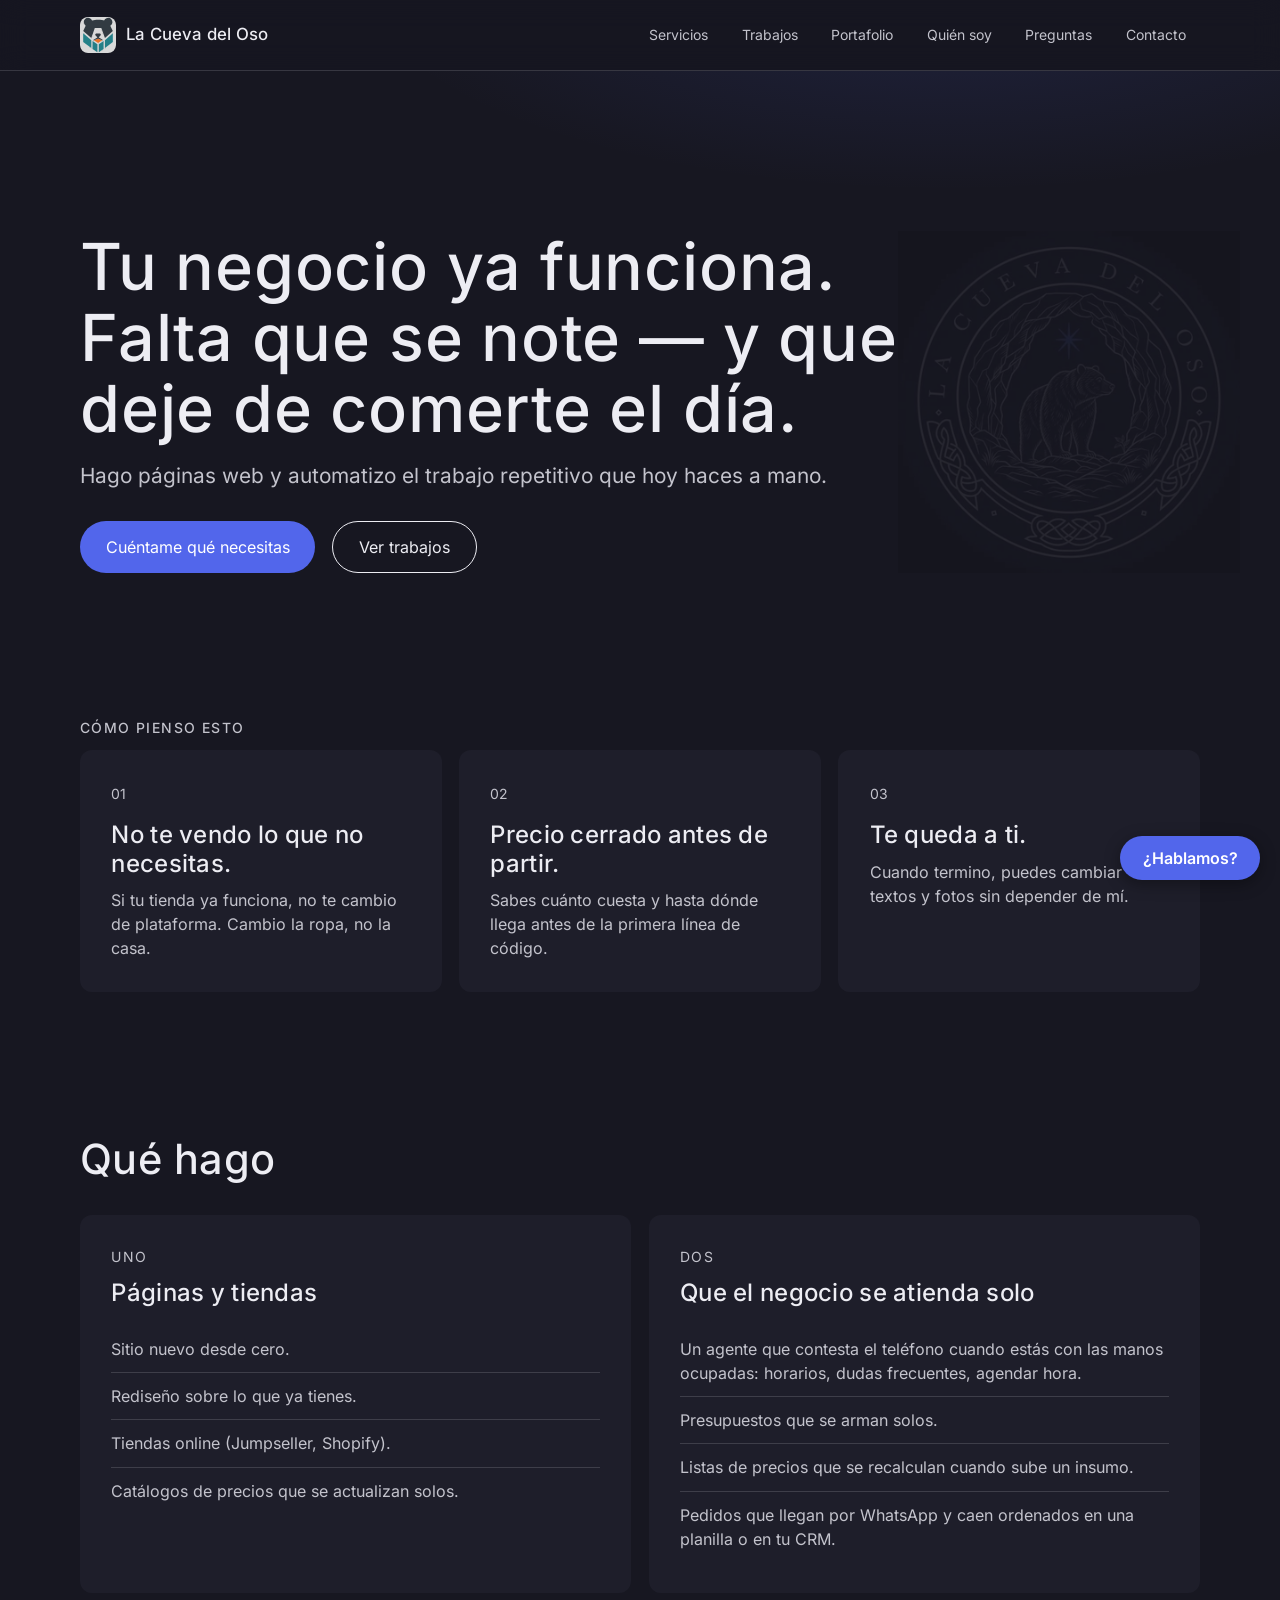
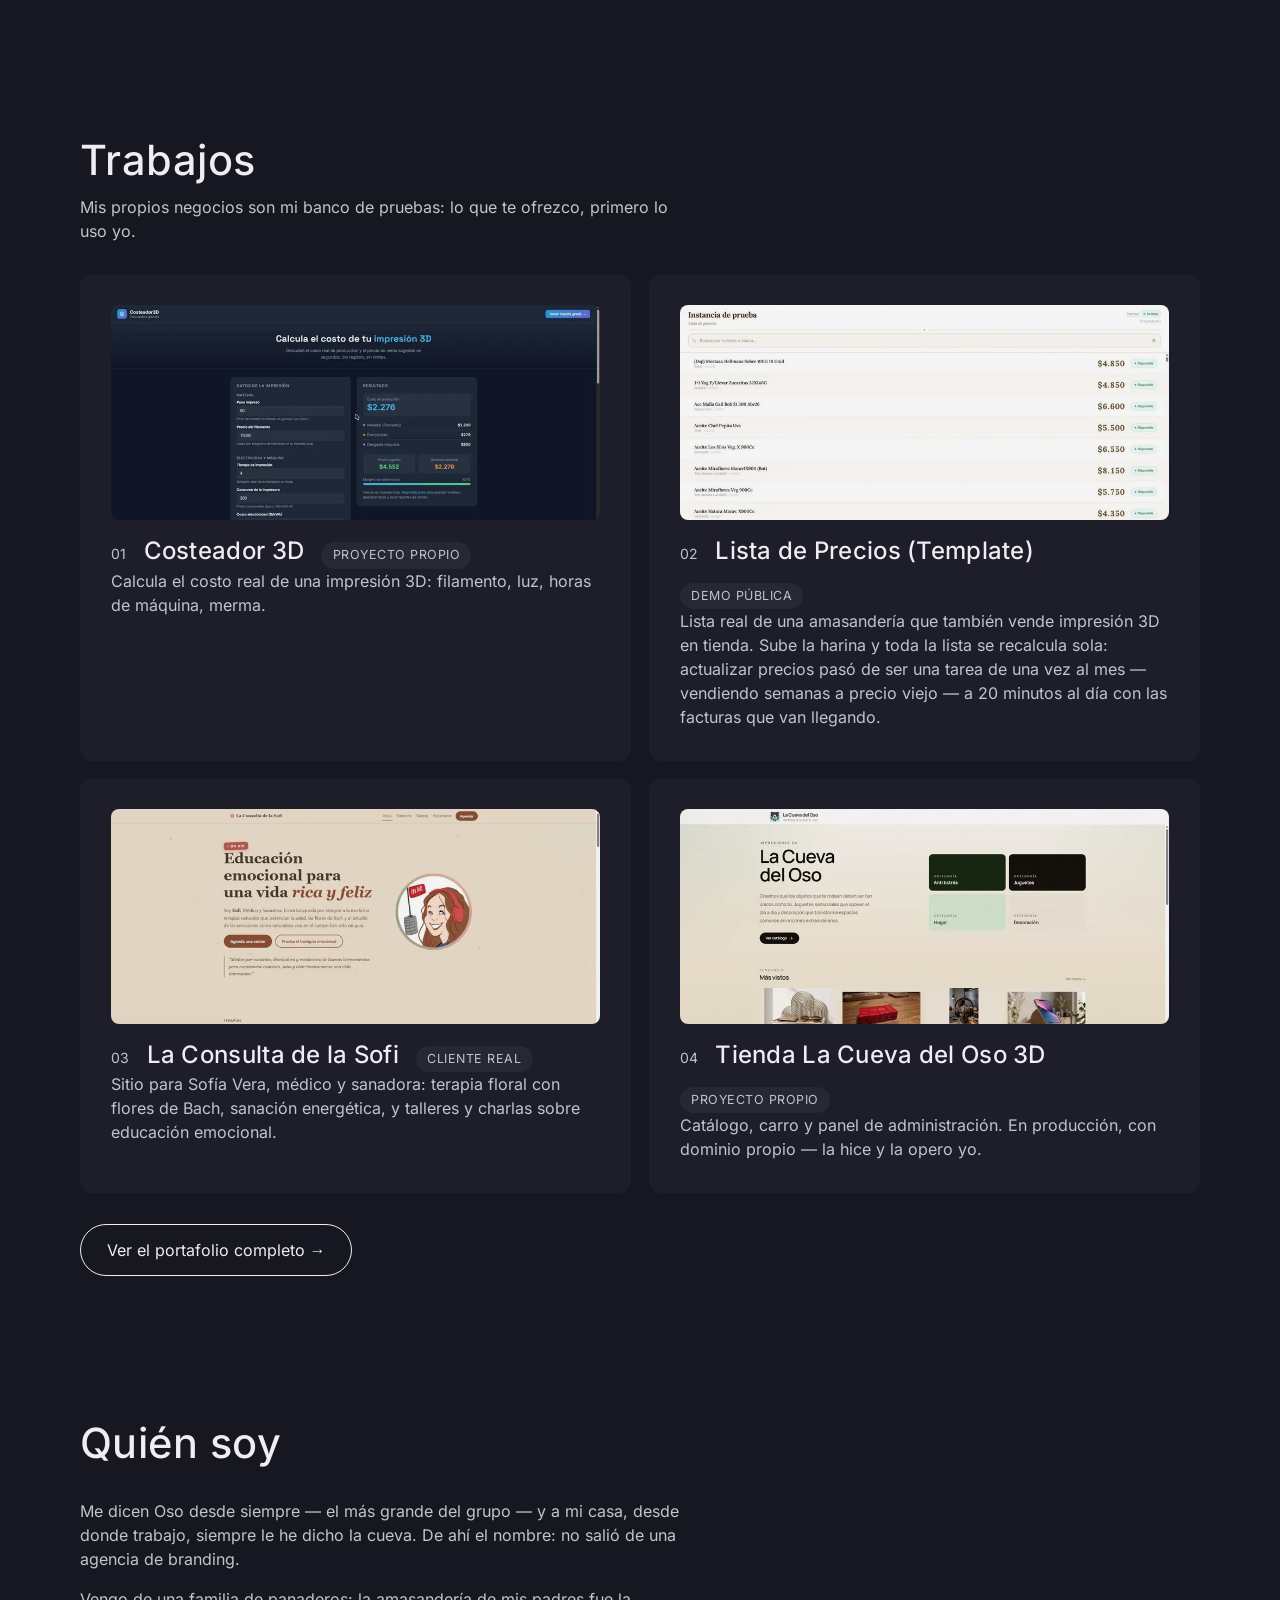
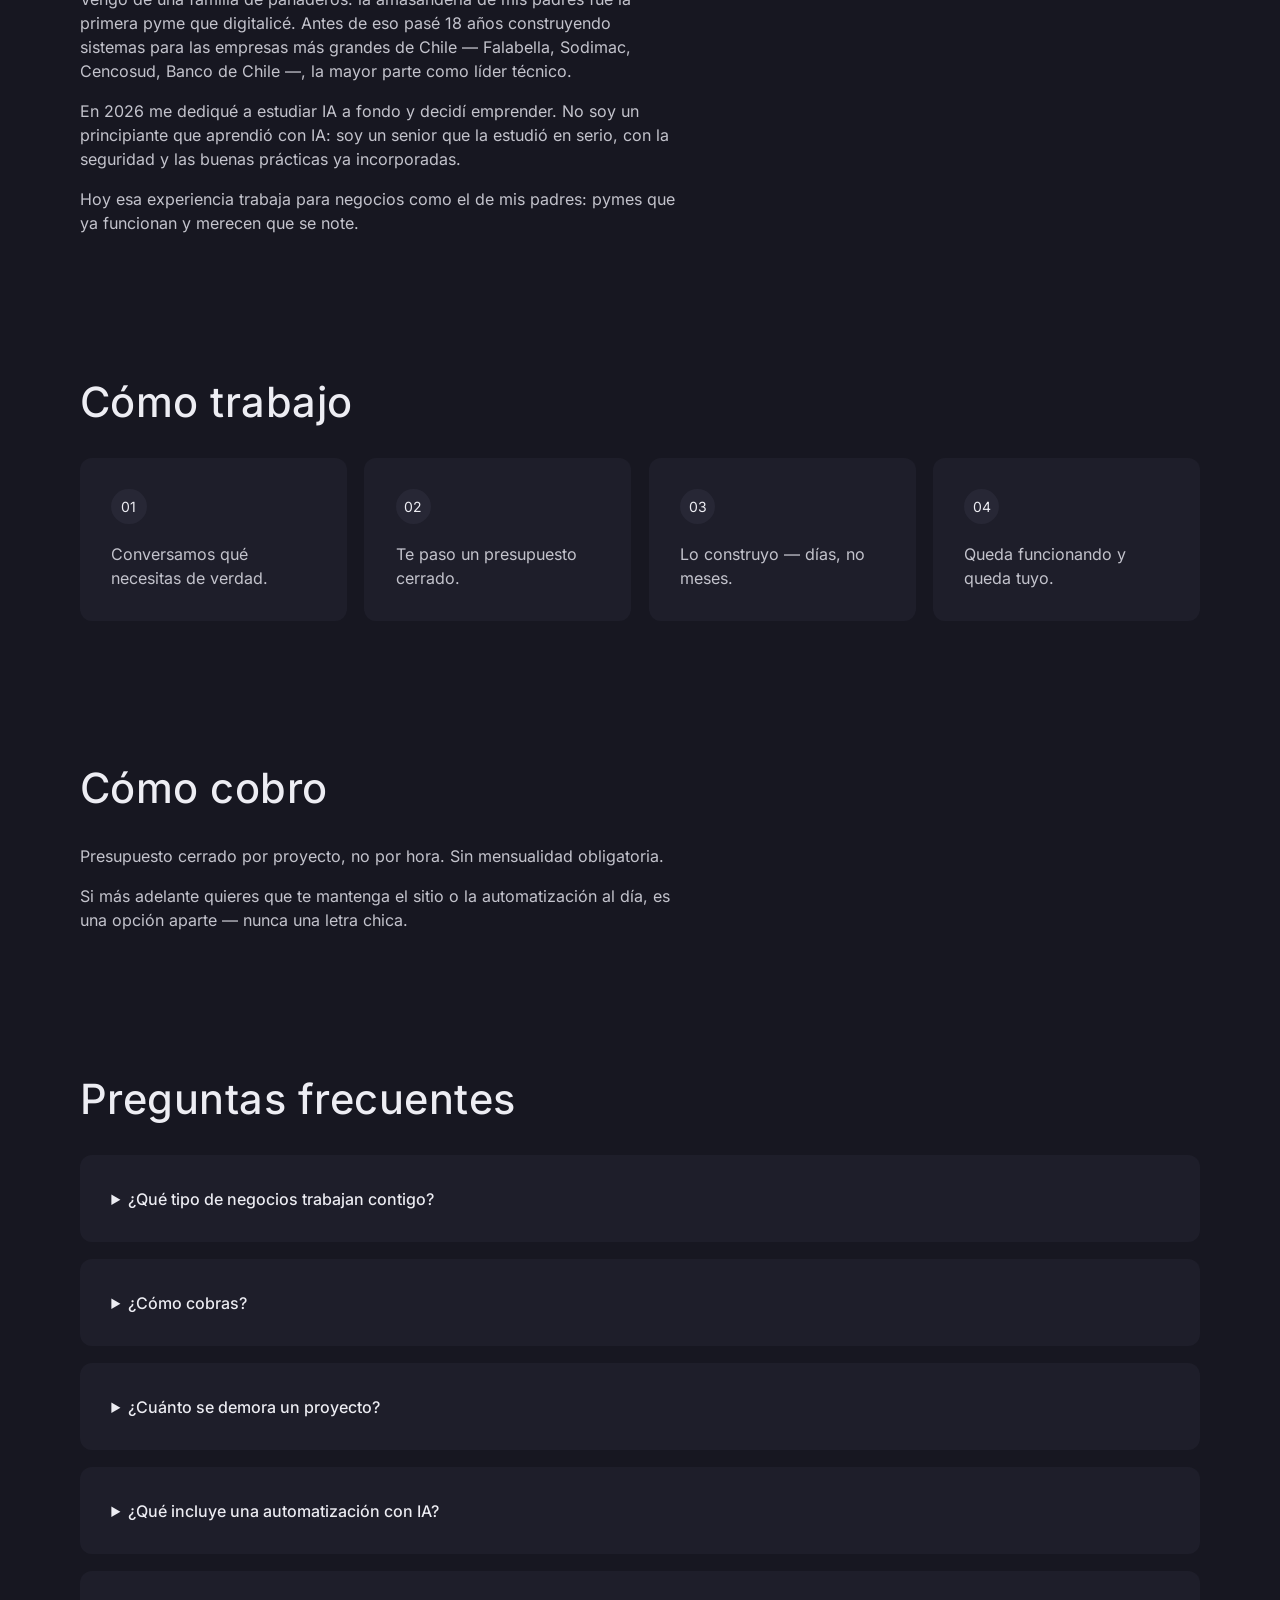
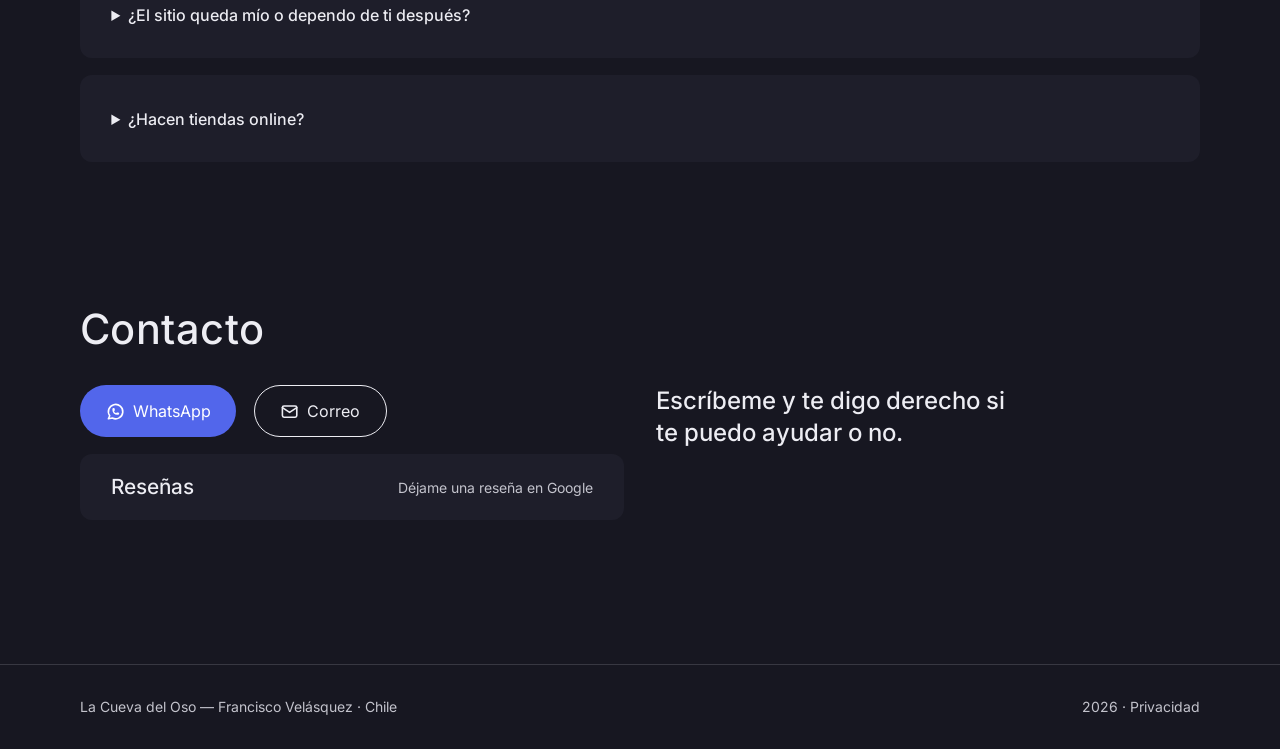
==== index.html @ 879c3b91 "Agrega movimiento sutil al sitio: hover en cards, glow del hero y reveal en cascada Hover lift en .c" ====
<!doctype html>
<html lang="es">
<head>
<meta charset="UTF-8">
<meta name="viewport" content="width=device-width, initial-scale=1">
<title>La Cueva del Oso — Páginas web y automatizaciones</title>
<meta name="description" content="Francisco Velásquez hace páginas web y automatiza el trabajo repetitivo de tu negocio. Precio cerrado antes de partir, sin depender de nadie después.">
<link rel="icon" href="favicon.svg" type="image/svg+xml">
<link rel="canonical" href="https://lacuevadeloso.cl/">
<meta property="og:type" content="website">
<meta property="og:locale" content="es_CL">
<meta property="og:site_name" content="La Cueva del Oso">
<meta property="og:url" content="https://lacuevadeloso.cl/">
<meta property="og:title" content="La Cueva del Oso — Páginas web y automatizaciones">
<meta property="og:description" content="Hago páginas web y automatizo el trabajo repetitivo que hoy haces a mano. Precio cerrado antes de partir.">
<meta property="og:image" content="https://lacuevadeloso.cl/img/og.jpg">
<meta property="og:image:width" content="1200">
<meta property="og:image:height" content="630">
<meta name="twitter:card" content="summary_large_image">
<link rel="stylesheet" href="assets/site.css">
<script type="application/ld+json">
{
  "@context": "https://schema.org",
  "@graph": [
    {
      "@type": "ProfessionalService",
      "@id": "https://lacuevadeloso.cl/#organization",
      "name": "La Cueva del Oso",
      "url": "https://lacuevadeloso.cl/",
      "image": "https://lacuevadeloso.cl/img/og.jpg",
      "logo": "https://lacuevadeloso.cl/brand/logo-avatar-512.webp",
      "description": "Francisco Velásquez hace páginas web y automatiza el trabajo repetitivo de tu negocio. Precio cerrado antes de partir, sin depender de nadie después.",
      "email": "francisco.velasquez@lacuevadeloso.cl",
      "telephone": "+56957141786",
      "areaServed": { "@type": "Country", "name": "Chile" },
      "founder": { "@id": "https://lacuevadeloso.cl/#francisco" },
      "makesOffer": [
        {
          "@type": "Offer",
          "itemOffered": {
            "@type": "Service",
            "name": "Páginas web y tiendas online",
            "description": "Sitios nuevos, rediseños, tiendas online (Jumpseller, Shopify) y catálogos de precios que se actualizan solos."
          }
        },
        {
          "@type": "Offer",
          "itemOffered": {
            "@type": "Service",
            "name": "Automatización de negocio con IA",
            "description": "Agentes que contestan consultas frecuentes y agendan hora, presupuestos automáticos, listas de precios que se recalculan solas, pedidos por WhatsApp ordenados en planilla o CRM."
          }
        }
      ]
    },
    {
      "@type": "Person",
      "@id": "https://lacuevadeloso.cl/#francisco",
      "name": "Francisco Velásquez",
      "email": "francisco.velasquez@lacuevadeloso.cl",
      "worksFor": { "@id": "https://lacuevadeloso.cl/#organization" },
      "description": "Ex líder técnico con 18 años de experiencia en Falabella, Sodimac, Cencosud y Banco de Chile. Hoy construye páginas web y automatizaciones con IA para pymes chilenas."
    },
    {
      "@type": "FAQPage",
      "mainEntity": [
        {
          "@type": "Question",
          "name": "¿Qué tipo de negocios trabajan contigo?",
          "acceptedAnswer": { "@type": "Answer", "text": "Pymes chilenas que ya funcionan y quieren notarse más o dejar de perder tiempo en tareas repetitivas — el mismo tipo de negocio que la amasandería de mi familia, que fue la primera que digitalicé." }
        },
        {
          "@type": "Question",
          "name": "¿Cómo cobras?",
          "acceptedAnswer": { "@type": "Answer", "text": "Presupuesto cerrado por proyecto, no por hora, y sin mensualidad obligatoria. Si más adelante quieres que te mantenga el sitio o la automatización al día, es una opción aparte." }
        },
        {
          "@type": "Question",
          "name": "¿Cuánto se demora un proyecto?",
          "acceptedAnswer": { "@type": "Answer", "text": "Días, no meses. Conversamos qué necesitas, te paso presupuesto cerrado y lo construyo rápido — sin ciclos largos de agencia." }
        },
        {
          "@type": "Question",
          "name": "¿Qué incluye una automatización con IA?",
          "acceptedAnswer": { "@type": "Answer", "text": "Depende del negocio: un agente que contesta consultas frecuentes y agenda hora, presupuestos que se arman solos, listas de precios que se recalculan cuando sube un insumo, o pedidos por WhatsApp que caen ordenados en una planilla o tu CRM." }
        },
        {
          "@type": "Question",
          "name": "¿El sitio queda mío o dependo de ti después?",
          "acceptedAnswer": { "@type": "Answer", "text": "Queda tuyo. El precio se cierra antes de partir y no quedas dependiendo de nadie después — la mantención, si la quieres, es un servicio aparte y opcional." }
        },
        {
          "@type": "Question",
          "name": "¿Hacen tiendas online?",
          "acceptedAnswer": { "@type": "Answer", "text": "Sí, en Jumpseller o Shopify, además de catálogos de precios que se actualizan solos cuando cambian tus costos." }
        }
      ]
    }
  ]
}
</script>
</head>
<body>
<a class="skip-link" href="#contenido">Saltar al contenido</a>

<header class="site">
  <div class="wrap site-bar">
    <a class="brand" href="/" aria-label="La Cueva del Oso, inicio">
      <img class="brand-mark" src="img/logo-oso.svg" alt="" width="36" height="36" decoding="async">
      <span class="brand-name">La Cueva del Oso</span>
    </a>
    <nav class="site-nav" aria-label="Principal">
      <ul>
        <li><a href="#servicios">Servicios</a></li>
        <li><a href="#trabajos">Trabajos</a></li>
        <li><a href="portafolio.html">Portafolio</a></li>
        <li><a href="#quien-soy">Quién soy</a></li>
        <li><a href="#faq">Preguntas</a></li>
        <li><a href="#contacto">Contacto</a></li>
      </ul>
    </nav>
  </div>
</header>

<main id="contenido">

  <section class="hero">
    <div class="wrap">
      <img class="hero-sello" src="brand/logo-avatar-512.webp" width="384" height="384" alt="" aria-hidden="true" loading="eager" decoding="async">
      <h1>Tu negocio ya funciona. Falta que se note — y que deje de comerte el día.</h1>
      <p class="lede">Hago páginas web y automatizo el trabajo repetitivo que hoy haces a mano.</p>
      <div class="btn-row">
        <a class="btn btn-primary" href="#contacto">Cuéntame qué necesitas</a>
        <a class="btn btn-ghost" href="#trabajos">Ver trabajos</a>
      </div>
    </div>
  </section>

  <section class="section reveal">
    <div class="wrap">
      <h2 class="eyebrow">Cómo pienso esto</h2>
      <div class="principios">
        <div class="principio card">
          <span class="principio-n" aria-hidden="true">01</span>
          <h3>No te vendo lo que no necesitas.</h3>
          <p>Si tu tienda ya funciona, no te cambio de plataforma. Cambio la ropa, no la casa.</p>
        </div>
        <div class="principio card">
          <span class="principio-n" aria-hidden="true">02</span>
          <h3>Precio cerrado antes de partir.</h3>
          <p>Sabes cuánto cuesta y hasta dónde llega antes de la primera línea de código.</p>
        </div>
        <div class="principio card">
          <span class="principio-n" aria-hidden="true">03</span>
          <h3>Te queda a ti.</h3>
          <p>Cuando termino, puedes cambiar textos y fotos sin depender de mí.</p>
        </div>
      </div>
    </div>
  </section>

  <section id="servicios" class="section reveal">
    <div class="wrap">
      <div class="section-head">
        <h2>Qué hago</h2>
      </div>
      <div class="servicios">
        <div class="servicio-bloque card">
          <span class="eyebrow">Uno</span>
          <h3>Páginas y tiendas</h3>
          <ul>
            <li>Sitio nuevo desde cero.</li>
            <li>Rediseño sobre lo que ya tienes.</li>
            <li>Tiendas online (Jumpseller, Shopify).</li>
            <li>Catálogos de precios que se actualizan solos.</li>
          </ul>
        </div>
        <div class="servicio-bloque card">
          <span class="eyebrow">Dos</span>
          <h3>Que el negocio se atienda solo</h3>
          <ul>
            <li>Un agente que contesta el teléfono cuando estás con las manos ocupadas: horarios, dudas frecuentes, agendar hora.</li>
            <li>Presupuestos que se arman solos.</li>
            <li>Listas de precios que se recalculan cuando sube un insumo.</li>
            <li>Pedidos que llegan por WhatsApp y caen ordenados en una planilla o en tu CRM.</li>
          </ul>
        </div>
      </div>
    </div>
  </section>

  <section id="trabajos" class="section reveal">
    <div class="wrap">
      <div class="section-head">
        <h2>Trabajos</h2>
        <p class="section-sub">Mis propios negocios son mi banco de pruebas: lo que te ofrezco, primero lo uso yo.</p>
      </div>
      <ol class="work-list">
        <li class="work-item card">
          <a class="work-card-link" href="portafolio.html#costeador-3d" aria-label="Ver proyecto: Costeador 3D">
            <img class="work-shot" src="img/costeador3d.webp" width="900" height="401" loading="lazy" decoding="async"
                 alt="">
            <div class="work-info">
              <div class="work-head">
                <span class="work-num">01</span>
                <h3>Costeador 3D</h3>
                <span class="work-tag">Proyecto propio</span>
              </div>
              <p>Calcula el costo real de una impresión 3D: filamento, luz, horas de máquina, merma.</p>
            </div>
          </a>
        </li>
        <li class="work-item card">
          <a class="work-card-link" href="proyectos/lista-de-precios.html" aria-label="Ver proyecto: Lista de Precios (Template)">
            <img class="work-shot" src="img/proyectos/lista-de-precios/kiosco-lista-completa.webp" width="900" height="401" loading="lazy" decoding="async"
                 alt="">
            <div class="work-info">
              <div class="work-head">
                <span class="work-num">02</span>
                <h3>Lista de Precios (Template)</h3>
                <span class="work-tag">Demo pública</span>
              </div>
              <p>Lista real de una amasandería que también vende impresión 3D en tienda. Sube la harina y toda la lista se recalcula sola: actualizar precios pasó de ser una tarea de una vez al mes — vendiendo semanas a precio viejo — a 20 minutos al día con las facturas que van llegando.</p>
            </div>
          </a>
        </li>
        <li class="work-item card">
          <a class="work-card-link" href="proyectos/la-consulta-de-la-sofi.html" aria-label="Ver proyecto: La Consulta de la Sofi">
            <img class="work-shot" src="img/proyectos/la-consulta-de-la-sofi/hero.webp" width="900" height="401" loading="lazy" decoding="async"
                 alt="">
            <div class="work-info">
              <div class="work-head">
                <span class="work-num">03</span>
                <h3>La Consulta de la Sofi</h3>
                <span class="work-tag">Cliente real</span>
              </div>
              <p>Sitio para Sofía Vera, médico y sanadora: terapia floral con flores de Bach, sanación energética, y talleres y charlas sobre educación emocional.</p>
            </div>
          </a>
        </li>
        <li class="work-item card">
          <a class="work-card-link" href="proyectos/tienda-3d.html" aria-label="Ver proyecto: Tienda La Cueva del Oso 3D">
            <img class="work-shot" src="img/tienda3d.webp" width="900" height="427" loading="lazy" decoding="async"
                 alt="">
            <div class="work-info">
              <div class="work-head">
                <span class="work-num">04</span>
                <h3>Tienda La Cueva del Oso 3D</h3>
                <span class="work-tag">Proyecto propio</span>
              </div>
              <p>Catálogo, carro y panel de administración. En producción, con dominio propio — la hice y la opero yo.</p>
            </div>
          </a>
        </li>
      </ol>
      <div class="trabajos-cta">
        <a class="btn btn-ghost" href="portafolio.html">Ver el portafolio completo →</a>
      </div>
    </div>
  </section>

  <section id="quien-soy" class="section reveal">
    <div class="wrap">
      <div class="section-head">
        <h2>Quién soy</h2>
      </div>
      <div class="quien">
        <p>Me dicen Oso desde siempre — el más grande del grupo — y a mi casa, desde donde trabajo, siempre le he dicho la cueva. De ahí el nombre: no salió de una agencia de branding.</p>
        <p>Vengo de una familia de panaderos: la amasandería de mis padres fue la primera pyme que digitalicé. Antes de eso pasé 18 años construyendo sistemas para las empresas más grandes de Chile — Falabella, Sodimac, Cencosud, Banco de Chile —, la mayor parte como líder técnico.</p>
        <p>En 2026 me dediqué a estudiar IA a fondo y decidí emprender. No soy un principiante que aprendió con IA: soy un senior que la estudió en serio, con la seguridad y las buenas prácticas ya incorporadas.</p>
        <p>Hoy esa experiencia trabaja para negocios como el de mis padres: pymes que ya funcionan y merecen que se note.</p>
      </div>
    </div>
  </section>

  <section class="section reveal">
    <div class="wrap">
      <div class="section-head">
        <h2>Cómo trabajo</h2>
      </div>
      <div class="pasos">
        <div class="paso card">
          <span class="paso-n" aria-hidden="true">01</span>
          <p>Conversamos qué necesitas de verdad.</p>
        </div>
        <div class="paso card">
          <span class="paso-n" aria-hidden="true">02</span>
          <p>Te paso un presupuesto cerrado.</p>
        </div>
        <div class="paso card">
          <span class="paso-n" aria-hidden="true">03</span>
          <p>Lo construyo — días, no meses.</p>
        </div>
        <div class="paso card">
          <span class="paso-n" aria-hidden="true">04</span>
          <p>Queda funcionando y queda tuyo.</p>
        </div>
      </div>
    </div>
  </section>

  <section class="section reveal">
    <div class="wrap">
      <div class="section-head">
        <h2>Cómo cobro</h2>
      </div>
      <div class="cobro">
        <p>Presupuesto cerrado por proyecto, no por hora. Sin mensualidad obligatoria.</p>
        <p>Si más adelante quieres que te mantenga el sitio o la automatización al día, es una opción aparte — nunca una letra chica.</p>
      </div>
    </div>
  </section>

  <section id="faq" class="section reveal">
    <div class="wrap">
      <div class="section-head">
        <h2>Preguntas frecuentes</h2>
      </div>
      <div class="faq">
        <details class="faq-item card">
          <summary>¿Qué tipo de negocios trabajan contigo?</summary>
          <p>Pymes chilenas que ya funcionan y quieren notarse más o dejar de perder tiempo en tareas repetitivas — el mismo tipo de negocio que la amasandería de mi familia, que fue la primera que digitalicé.</p>
        </details>
        <details class="faq-item card">
          <summary>¿Cómo cobras?</summary>
          <p>Presupuesto cerrado por proyecto, no por hora, y sin mensualidad obligatoria. Si más adelante quieres que te mantenga el sitio o la automatización al día, es una opción aparte.</p>
        </details>
        <details class="faq-item card">
          <summary>¿Cuánto se demora un proyecto?</summary>
          <p>Días, no meses. Conversamos qué necesitas, te paso presupuesto cerrado y lo construyo rápido — sin ciclos largos de agencia.</p>
        </details>
        <details class="faq-item card">
          <summary>¿Qué incluye una automatización con IA?</summary>
          <p>Depende del negocio: un agente que contesta consultas frecuentes y agenda hora, presupuestos que se arman solos, listas de precios que se recalculan cuando sube un insumo, o pedidos por WhatsApp que caen ordenados en una planilla o tu CRM.</p>
        </details>
        <details class="faq-item card">
          <summary>¿El sitio queda mío o dependo de ti después?</summary>
          <p>Queda tuyo. El precio se cierra antes de partir y no quedas dependiendo de nadie después — la mantención, si la quieres, es un servicio aparte y opcional.</p>
        </details>
        <details class="faq-item card">
          <summary>¿Hacen tiendas online?</summary>
          <p>Sí, en Jumpseller o Shopify, además de catálogos de precios que se actualizan solos cuando cambian tus costos.</p>
        </details>
      </div>
    </div>
  </section>

  <section id="contacto" class="section reveal">
    <div class="wrap">
      <div class="section-head">
        <h2>Contacto</h2>
      </div>
      <div class="contacto-grid">
        <div class="contacto-links">
          <div class="btn-row">
            <a class="btn btn-primary" href="https://wa.me/56957141786?text=Hola%20Francisco%2C%20te%20escribo%20desde%20lacuevadeloso.cl" aria-label="Escribir por WhatsApp a Francisco Velásquez">
              <svg xmlns="http://www.w3.org/2000/svg" viewBox="0 0 24 24" fill="none" stroke="currentColor" stroke-width="2" stroke-linecap="round" stroke-linejoin="round" aria-hidden="true"><path stroke="none" d="M0 0h24v24H0z" fill="none"/><path d="M3 21l1.65 -3.8a9 9 0 1 1 3.4 2.9l-5.05 .9" /><path d="M9 10a.5 .5 0 0 0 1 0v-1a.5 .5 0 0 0 -1 0v1a5 5 0 0 0 5 5h1a.5 .5 0 0 0 0 -1h-1a.5 .5 0 0 0 0 1" /></svg>
              WhatsApp
            </a>
            <a class="btn btn-ghost" href="mailto:francisco.velasquez@lacuevadeloso.cl" aria-label="Enviar correo a Francisco Velásquez">
              <svg xmlns="http://www.w3.org/2000/svg" viewBox="0 0 24 24" fill="none" stroke="currentColor" stroke-width="2" stroke-linecap="round" stroke-linejoin="round" aria-hidden="true"><path d="M3 7a2 2 0 0 1 2 -2h14a2 2 0 0 1 2 2v10a2 2 0 0 1 -2 2h-14a2 2 0 0 1 -2 -2v-10" /><path d="M3 7l9 6l9 -6" /></svg>
              Correo
            </a>
          </div>
          <a class="contacto-link" href="https://g.page/r/CRR6W3bzLoSgEAI/review" target="_blank" rel="noopener" aria-label="Dejar una reseña en Google">
            <strong>Reseñas</strong>
            <span class="detalle">Déjame una reseña en Google</span>
          </a>
        </div>
        <p class="cierre">Escríbeme y te digo derecho si te puedo ayudar o no.</p>
      </div>
    </div>
  </section>

</main>

<footer class="site">
  <div class="wrap">
    <span>La Cueva del Oso — Francisco Velásquez · Chile</span>
    <span>2026 · <a href="privacidad.html">Privacidad</a></span>
  </div>
</footer>

<script>
  (function(){
    "use strict";
    if (window.matchMedia && window.matchMedia('(prefers-reduced-motion: reduce)').matches) return;
    if (!('IntersectionObserver' in window)) return;

    var grupos = document.querySelectorAll('.principios, .servicios, .work-list, .pasos');
    grupos.forEach(function(g){
      Array.prototype.forEach.call(g.children, function(child, i){
        child.classList.add('reveal');
        child.style.transitionDelay = (i * 80) + 'ms';
      });
    });

    var items = document.querySelectorAll('.reveal');
    items.forEach(function(el){ el.classList.add('is-hidden'); });

    var io = new IntersectionObserver(function(entries){
      entries.forEach(function(entry){
        if (entry.isIntersecting){
          entry.target.classList.remove('is-hidden');
          io.unobserve(entry.target);
        }
      });
    }, { threshold: 0.15, rootMargin: '0px 0px -8% 0px' });

    items.forEach(function(el){ io.observe(el); });
  })();
</script>
<script src="/bot/bot.js" defer></script>
</body>
</html>
---- assets/site.css ----
/* ---------- Fuente (self-hosted, solo latin + latin-ext) ---------- */
@font-face{
  font-family: 'Inter';
  font-style: normal;
  font-weight: 100 900;
  font-display: swap;
  src: url('../fonts/inter-latin.woff2') format('woff2');
  unicode-range: U+0000-00FF, U+0131, U+0152-0153, U+02BB-02BC, U+02C6, U+02DA, U+02DC, U+0304, U+0308, U+0329, U+2000-206F, U+20AC, U+2122, U+2191, U+2193, U+2212, U+2215, U+FEFF, U+FFFD;
}
@font-face{
  font-family: 'Inter';
  font-style: normal;
  font-weight: 100 900;
  font-display: swap;
  src: url('../fonts/inter-latin-ext.woff2') format('woff2');
  unicode-range: U+0100-02BA, U+02BD-02C5, U+02C7-02CC, U+02CE-02D7, U+02DD-02FF, U+0304, U+0308, U+0329, U+1D00-1DBF, U+1E00-1E9F, U+1EF2-1EFF, U+2020, U+20A0-20AB, U+20AD-20C0, U+2113, U+2C60-2C7F, U+A720-A7FF;
}

/* ---------- Tokens (Mercury) ---------- */
:root{
  --canvas: #171721;        /* onyx */
  --card: #1e1e2a;          /* graphite */
  --button-2: #272735;      /* obsidian */
  --border-strong: #70707d; /* slate */
  --border-hair: rgba(226,227,237,.16); /* mist, atenuado sobre onyx */
  --text: #ededf3;          /* ivory */
  --text-muted: #c3c3cc;    /* ash */
  --accent: #5266eb;        /* cobalt — SOLO CTA primario */
  --white: #ffffff;

  --r-card: 12px;
  --r-pill: 32px;

  --font: 'Inter', -apple-system, BlinkMacSystemFont, 'Segoe UI', Roboto, sans-serif;
  --ease: cubic-bezier(.16,1,.3,1);

  --w-heading: 480;

  --sp-section: clamp(3rem, 2rem + 4vw, 4.5rem);  /* ~72px */
  --sp-3: clamp(1.25rem, 1rem + 1.2vw, 2rem);     /* ~32px */
  --sp-2: clamp(.75rem, .6rem + .6vw, 1.25rem);   /* ~20px */
  --sp-1: .75rem;

  --fs-display: clamp(2.5rem, 1.8rem + 3.4vw, 4.05rem);  /* ~65px */
  --fs-h2: clamp(1.75rem, 1.4rem + 1.5vw, 2.6rem);       /* ~42px */
  --fs-h3: clamp(1.2rem, 1.1rem + .5vw, 1.5rem);         /* ~24px */
  --fs-sub: clamp(1.15rem, 1.05rem + .4vw, 1.3rem);      /* ~21px */
  --fs-body: 1rem;
  --fs-small: .875rem;
  --measure: 60ch;
}

/* ---------- Reset ---------- */
*,*::before,*::after{ box-sizing: border-box; }
html{ -webkit-text-size-adjust: 100%; scroll-behavior: smooth; }
body{
  margin: 0;
  background: var(--canvas);
  color: var(--text);
  font-family: var(--font);
  font-size: var(--fs-body);
  font-weight: 400;
  line-height: 1.5;
  -webkit-font-smoothing: antialiased;
}
img,svg{ display:block; max-width:100%; }
a{ color: inherit; }
ul,ol{ padding: 0; margin: 0; list-style: none; }
h1,h2,h3,p{ margin: 0; }
h1,h2,h3{ font-weight: var(--w-heading); letter-spacing: .012em; }
.skip-link{
  position: absolute; left: -999px; top: 0;
  background: var(--text); color: var(--canvas);
  padding: .75em 1.2em; z-index: 1000; border-radius: var(--r-pill);
}
.skip-link:focus{ left: var(--sp-2); top: var(--sp-2); }
:focus-visible{ outline: 2px solid var(--text); outline-offset: 3px; border-radius: 4px; }

/* ---------- Layout ---------- */
.wrap{
  max-width: 75rem; /* 1200px */
  margin-inline: auto;
  padding-inline: clamp(1.25rem, 1rem + 2vw, 2.5rem);
}
.section{ padding-block: var(--sp-section); }
.eyebrow{
  display: block;
  font-size: var(--fs-small);
  letter-spacing: .1em;
  text-transform: uppercase;
  color: var(--text-muted);
  margin-bottom: var(--sp-1);
}
.sr-only{
  position: absolute; width: 1px; height: 1px;
  padding: 0; margin: -1px; overflow: hidden;
  clip: rect(0,0,0,0); white-space: nowrap; border: 0;
}
.section-head h2{ font-size: var(--fs-h2); line-height: 1.15; }
.section-head{ margin-bottom: var(--sp-3); }
.section-sub{ color: var(--text-muted); margin-top: .6em; max-width: var(--measure); }

/* ---------- Header ---------- */
header.site{
  position: sticky; top: 0; z-index: 20;
  background: rgba(23,23,33,.78);
  backdrop-filter: blur(14px);
  -webkit-backdrop-filter: blur(14px);
  border-bottom: 1px solid var(--border-hair);
}
.site-bar{
  display: flex; align-items: center; justify-content: space-between;
  gap: var(--sp-2); padding-block: .8rem;
}
.brand{
  display: flex; align-items: center; gap: .6em;
  text-decoration: none; min-height: 44px;
}
.brand-mark{ width: 36px; height: 36px; flex: none; border-radius: 8px; }
.brand-name{ font-weight: var(--w-heading); font-size: 1.05rem; }
nav.site-nav ul{ display: flex; gap: .35rem; }
nav.site-nav a{
  text-decoration: none;
  font-size: var(--fs-small);
  color: var(--text-muted);
  padding: .55em 1em;
  border-radius: 40px;
  min-height: 40px;
  display: inline-flex; align-items: center;
  transition: background-color .2s var(--ease), color .2s var(--ease);
}
nav.site-nav a:hover{ background: var(--button-2); color: var(--text); }
@media (max-width: 560px){
  .site-bar{ flex-wrap: wrap; row-gap: .25rem; }
}

/* ---------- Botones (píldora) ---------- */
.btn{
  display: inline-flex; align-items: center; justify-content: center;
  gap: .5em;
  min-height: 48px;
  padding: .8em 1.6em;
  font-size: var(--fs-body);
  font-weight: 400;
  text-decoration: none;
  border-radius: var(--r-pill);
  transition: opacity .2s var(--ease), background-color .2s var(--ease), transform .2s var(--ease);
}
.btn svg{ width: 1.2em; height: 1.2em; flex-shrink: 0; }
.btn-primary{ background: var(--accent); color: var(--white); }
.btn-primary:hover{ opacity: .9; transform: translateY(-1px); }
.btn:active{ transform: scale(.98); }
.btn-ghost{
  background: transparent;
  color: var(--text);
  border: 1px solid var(--text);
}
.btn-ghost:hover{ background: var(--button-2); }
.btn-row{ display: flex; flex-wrap: wrap; gap: var(--sp-2); }

/* ---------- Hero ---------- */
.hero{
  position: relative;
  padding-block: clamp(5rem, 4rem + 8vw, 10rem) var(--sp-section);
  overflow: hidden;
}
.hero::before{
  /* atmósfera "blue hour" sin foto: glow frío sobre el ónix */
  content: "";
  position: absolute; inset: -30% -10% auto -10%; height: 120%;
  background:
    radial-gradient(60% 50% at 70% 10%, rgba(82,102,235,.16), transparent 65%),
    radial-gradient(45% 40% at 20% 0%, rgba(237,237,243,.05), transparent 60%);
  pointer-events: none;
}
@keyframes hero-glow-pulse{
  0%,100%{ opacity: 1; transform: translateY(0) scale(1); }
  50%{ opacity: .85; transform: translateY(2%) scale(1.03); }
}
.hero::before{ animation: hero-glow-pulse 14s var(--ease) infinite; }
.hero-sello{
  position: absolute;
  top: 0;
  right: 0;
  height: 100%;
  width: auto;
  opacity: .08;
  pointer-events: none;
  user-select: none;
}
@media (max-width: 720px){
  .hero-sello{ height: auto; width: min(240px, 62vw); right: 8px; opacity: .06; }
}
.hero .wrap{ position: relative; }
.hero h1{
  font-size: var(--fs-display);
  line-height: 1.1;
  max-width: 20ch;
}
.hero .lede{
  margin-top: var(--sp-2);
  font-size: var(--fs-sub);
  line-height: 1.35;
  color: var(--text-muted);
  max-width: var(--measure);
}
.hero .btn-row{ margin-top: var(--sp-3); }

/* ---------- Cards ---------- */
.card{
  background: var(--card);
  border-radius: var(--r-card);
  padding: var(--sp-3);
  transition: transform .25s var(--ease), box-shadow .25s var(--ease);
}
.card:hover{
  transform: translateY(-3px);
  box-shadow: 0 16px 28px -18px rgba(0,0,0,.45);
}

/* ---------- Principios ---------- */
.principios{
  display: grid; grid-template-columns: 1fr; gap: var(--sp-2);
}
.principio h3{ font-size: var(--fs-h3); margin-bottom: .4em; line-height: 1.2; }
.principio p{ color: var(--text-muted); }
.principio-n{
  display: inline-block;
  font-size: var(--fs-small);
  color: var(--text-muted);
  margin-bottom: var(--sp-2);
}
@media (min-width: 780px){
  .principios{ grid-template-columns: repeat(3, 1fr); }
}

/* ---------- Servicios ---------- */
.servicios{ display: grid; grid-template-columns: 1fr; gap: var(--sp-2); }
.servicio-bloque h3{ font-size: var(--fs-h3); margin-bottom: var(--sp-2); line-height: 1.2; }
.servicio-bloque ul{ display: flex; flex-direction: column; }
.servicio-bloque li{
  padding-block: .7rem;
  border-top: 1px solid var(--border-hair);
  color: var(--text-muted);
}
.servicio-bloque li:first-child{ border-top: none; }
@media (min-width: 860px){
  .servicios{ grid-template-columns: 1fr 1fr; }
}

/* ---------- Trabajos ---------- */
.work-list{ display: grid; grid-template-columns: 1fr; gap: var(--sp-2); }
.work-item{ display: flex; flex-direction: column; gap: var(--sp-2); overflow: hidden; scroll-margin-top: 5.5rem; }
.work-shot, .work-pattern{ transition: transform .3s var(--ease); }
.work-item:hover .work-shot, .work-item:hover .work-pattern{ transform: scale(1.03); }
.work-shot-link{ display: block; }
.work-card-link{
  display: flex; flex-direction: column; gap: var(--sp-2);
  text-decoration: none; color: inherit;
}
.work-shot{
  width: 100%;
  height: clamp(9rem, 7rem + 8vw, 14rem);
  object-fit: cover; object-position: top center;
  border-radius: 8px;
  filter: saturate(.85) brightness(.96);
}
.work-pattern{
  height: clamp(9rem, 7rem + 8vw, 14rem);
  border-radius: 8px;
  background-color: var(--button-2);
  background-image: repeating-linear-gradient(-45deg, rgba(237,237,243,.07) 0 2px, transparent 2px 12px);
}
.work-head{ display: flex; align-items: baseline; gap: var(--sp-2); flex-wrap: wrap; }
.work-num{ font-size: var(--fs-small); color: var(--text-muted); }
.work-item h3{ font-size: var(--fs-h3); line-height: 1.2; }
.work-tag{
  font-size: .78rem;
  letter-spacing: .04em;
  text-transform: uppercase;
  color: var(--text-muted);
  background: var(--button-2);
  border-radius: 40px;
  padding: .3em .9em;
}
.work-item p{ color: var(--text-muted); }
@media (min-width: 860px){
  .work-list{ grid-template-columns: 1fr 1fr; }
}
.trabajos-cta{ margin-top: var(--sp-3); }

/* ---------- Cómo trabajo ---------- */
.pasos{ display: grid; grid-template-columns: 1fr; gap: var(--sp-2); }
.paso-n{
  display: inline-flex; align-items: center; justify-content: center;
  width: 2.2rem; height: 2.2rem;
  border-radius: 50%;
  background: var(--button-2);
  color: var(--text);
  font-size: var(--fs-small);
  margin-bottom: var(--sp-2);
}
.paso p{ color: var(--text-muted); }
@media (min-width: 780px){
  .pasos{ grid-template-columns: repeat(4, 1fr); }
}

/* ---------- Cómo cobro ---------- */
.cobro, .quien{ max-width: var(--measure); }
.cobro p, .quien p{ color: var(--text-muted); }
.cobro p + p, .quien p + p{ margin-top: 1em; }

/* ---------- Contacto ---------- */
.contacto-grid{
  display: grid; grid-template-columns: 1fr; gap: var(--sp-3); align-items: start;
}
.contacto-links{ display: flex; flex-direction: column; gap: var(--sp-2); }
.contacto-link{
  display: flex; align-items: center; justify-content: space-between;
  gap: var(--sp-2);
  text-decoration: none;
  background: var(--card);
  border-radius: var(--r-card);
  padding: var(--sp-2) var(--sp-3);
  min-height: 56px;
  transition: background-color .2s var(--ease);
}
.contacto-link:hover{ background: var(--button-2); }
.contacto-link strong{ font-weight: var(--w-heading); font-size: var(--fs-sub); }
.contacto-link .detalle{ color: var(--text-muted); font-size: var(--fs-small); }
.cierre{
  font-size: var(--fs-h3);
  font-weight: var(--w-heading);
  line-height: 1.3;
  max-width: 24ch;
}
@media (min-width: 780px){
  .contacto-grid{ grid-template-columns: 1fr 1fr; }
}

/* ---------- Footer ---------- */
footer.site{
  border-top: 1px solid var(--border-hair);
  padding-block: var(--sp-3);
  margin-top: var(--sp-section);
}
footer.site .wrap{
  display: flex; flex-wrap: wrap; justify-content: space-between;
  gap: var(--sp-1);
  font-size: var(--fs-small);
  color: var(--text-muted);
}
footer.site a{ text-decoration: none; }
footer.site a:hover{ color: var(--text); }

/* ---------- Reveal ---------- */
.reveal{ opacity: 1; transform: none; transition: opacity .6s var(--ease), transform .6s var(--ease); }
.reveal.is-hidden{ opacity: 0; transform: translateY(16px); }
@media (prefers-reduced-motion: reduce){
  .reveal, .reveal.is-hidden{ opacity: 1; transform: none; transition: none; }
  html{ scroll-behavior: auto; }
  .hero::before{ animation: none; }
  .card{ transition: none; }
  .card:hover{ transform: none; }
  .work-shot, .work-pattern{ transition: none; }
  .work-item:hover .work-shot, .work-item:hover .work-pattern{ transform: none; }
}

/* ---------- FAQ ---------- */
.faq{ display: flex; flex-direction: column; gap: var(--sp-2); }
.faq-item summary{ cursor: pointer; font-weight: var(--w-heading); }
.faq-item[open] summary{ margin-bottom: var(--sp-2); }
.faq-item p{ color: var(--text-muted); }

/* ---------- Page head (paginas interiores) ---------- */
.page-head h1{ font-size: var(--fs-display); line-height: 1.1; max-width: 24ch; }
.page-head .lede{
  margin-top: var(--sp-2);
  font-size: var(--fs-sub);
  line-height: 1.35;
  color: var(--text-muted);
  max-width: var(--measure);
}
.breadcrumb{
  display: inline-block; margin-bottom: var(--sp-2);
  font-size: var(--fs-small); color: var(--text-muted); text-decoration: none;
}
.breadcrumb:hover{ color: var(--text); }
.page-head .tag-row{ display:flex; gap:.5em; margin-top: var(--sp-2); }
.page-head .btn-row{ margin-top: var(--sp-3); }

/* ---------- Embed ---------- */
.embed-frame{
  width: 100%;
  height: clamp(28rem, 20rem + 30vw, 46rem);
  border: 1px solid var(--border-hair);
  border-radius: var(--r-card);
  background: var(--text);
}
.embed-note{ margin-top: var(--sp-2); color: var(--text-muted); font-size: var(--fs-small); }

/* ---------- Galería ---------- */
.gallery{ display: grid; grid-template-columns: 1fr; gap: var(--sp-2); }
.gallery-item{ padding: 0; overflow: hidden; cursor: zoom-in; }
.gallery-item img{
  width: 100%;
  height: clamp(8rem, 6rem + 9vw, 13rem);
  object-fit: cover; object-position: top center;
  filter: saturate(.85) brightness(.96);
  transition: filter .2s var(--ease);
}
.gallery-item:hover img, .gallery-item:focus-visible img{ filter: saturate(1) brightness(1.04); }
.gallery-item figcaption{
  padding: var(--sp-2);
  color: var(--text-muted);
  font-size: var(--fs-small);
}
@media (min-width: 640px){
  .gallery{ grid-template-columns: repeat(2, 1fr); }
}
@media (min-width: 960px){
  .gallery{ grid-template-columns: repeat(3, 1fr); }
}

/* ---------- Lightbox ---------- */
.lightbox{
  border: none; border-radius: var(--r-card);
  background: var(--card); color: var(--text);
  padding: var(--sp-2);
  max-width: min(94vw, 1400px); max-height: 94vh;
}
.lightbox::backdrop{ background: rgba(10,10,15,.85); }
.lightbox img{ display: block; max-width: 100%; max-height: 80vh; margin: 0 auto; object-fit: contain; border-radius: 8px; }
.lightbox-head{ display: flex; justify-content: flex-end; }
.lightbox-close{
  background: var(--button-2); color: var(--text); border: none; border-radius: 50%;
  width: 2.2rem; height: 2.2rem; font-size: 1rem; line-height: 1; cursor: pointer;
  margin-bottom: var(--sp-1);
}
.lightbox-close:hover{ background: var(--border-strong); }
.lightbox figcaption{ margin-top: var(--sp-2); color: var(--text-muted); text-align: center; }
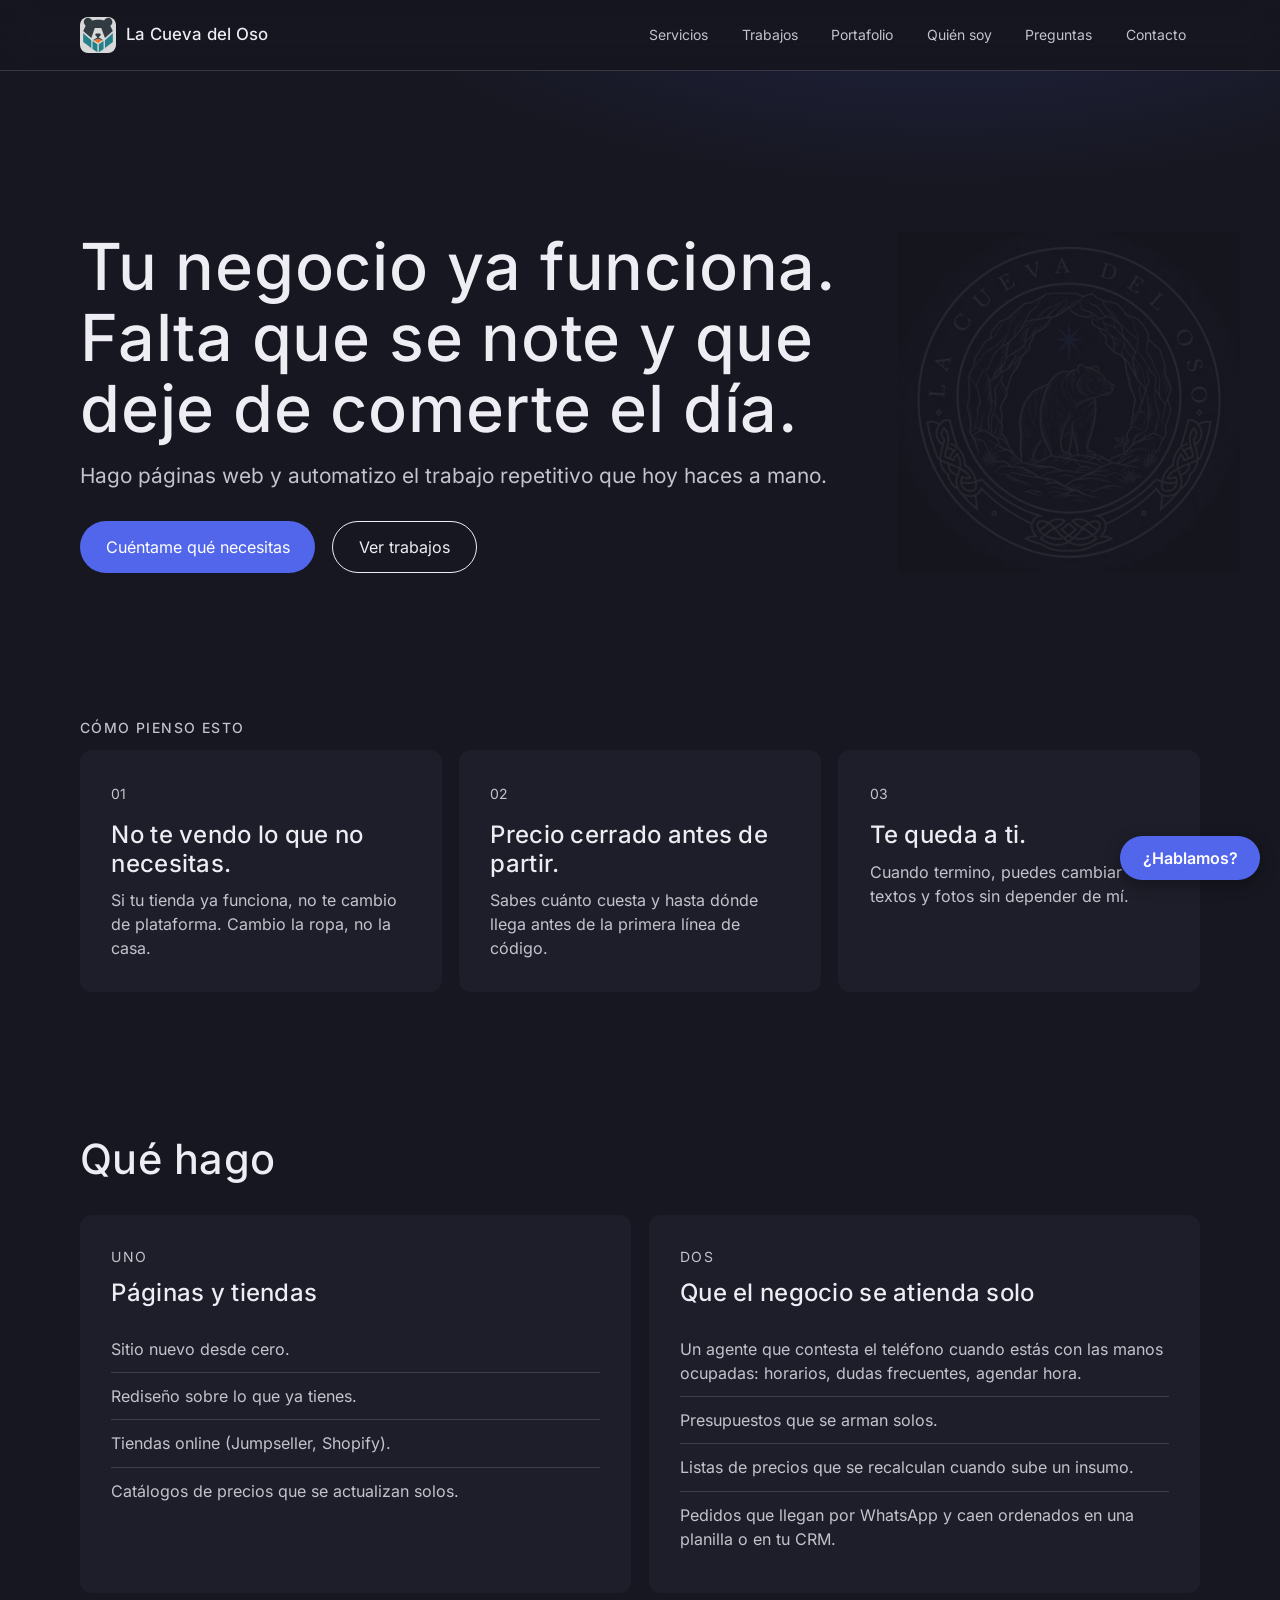
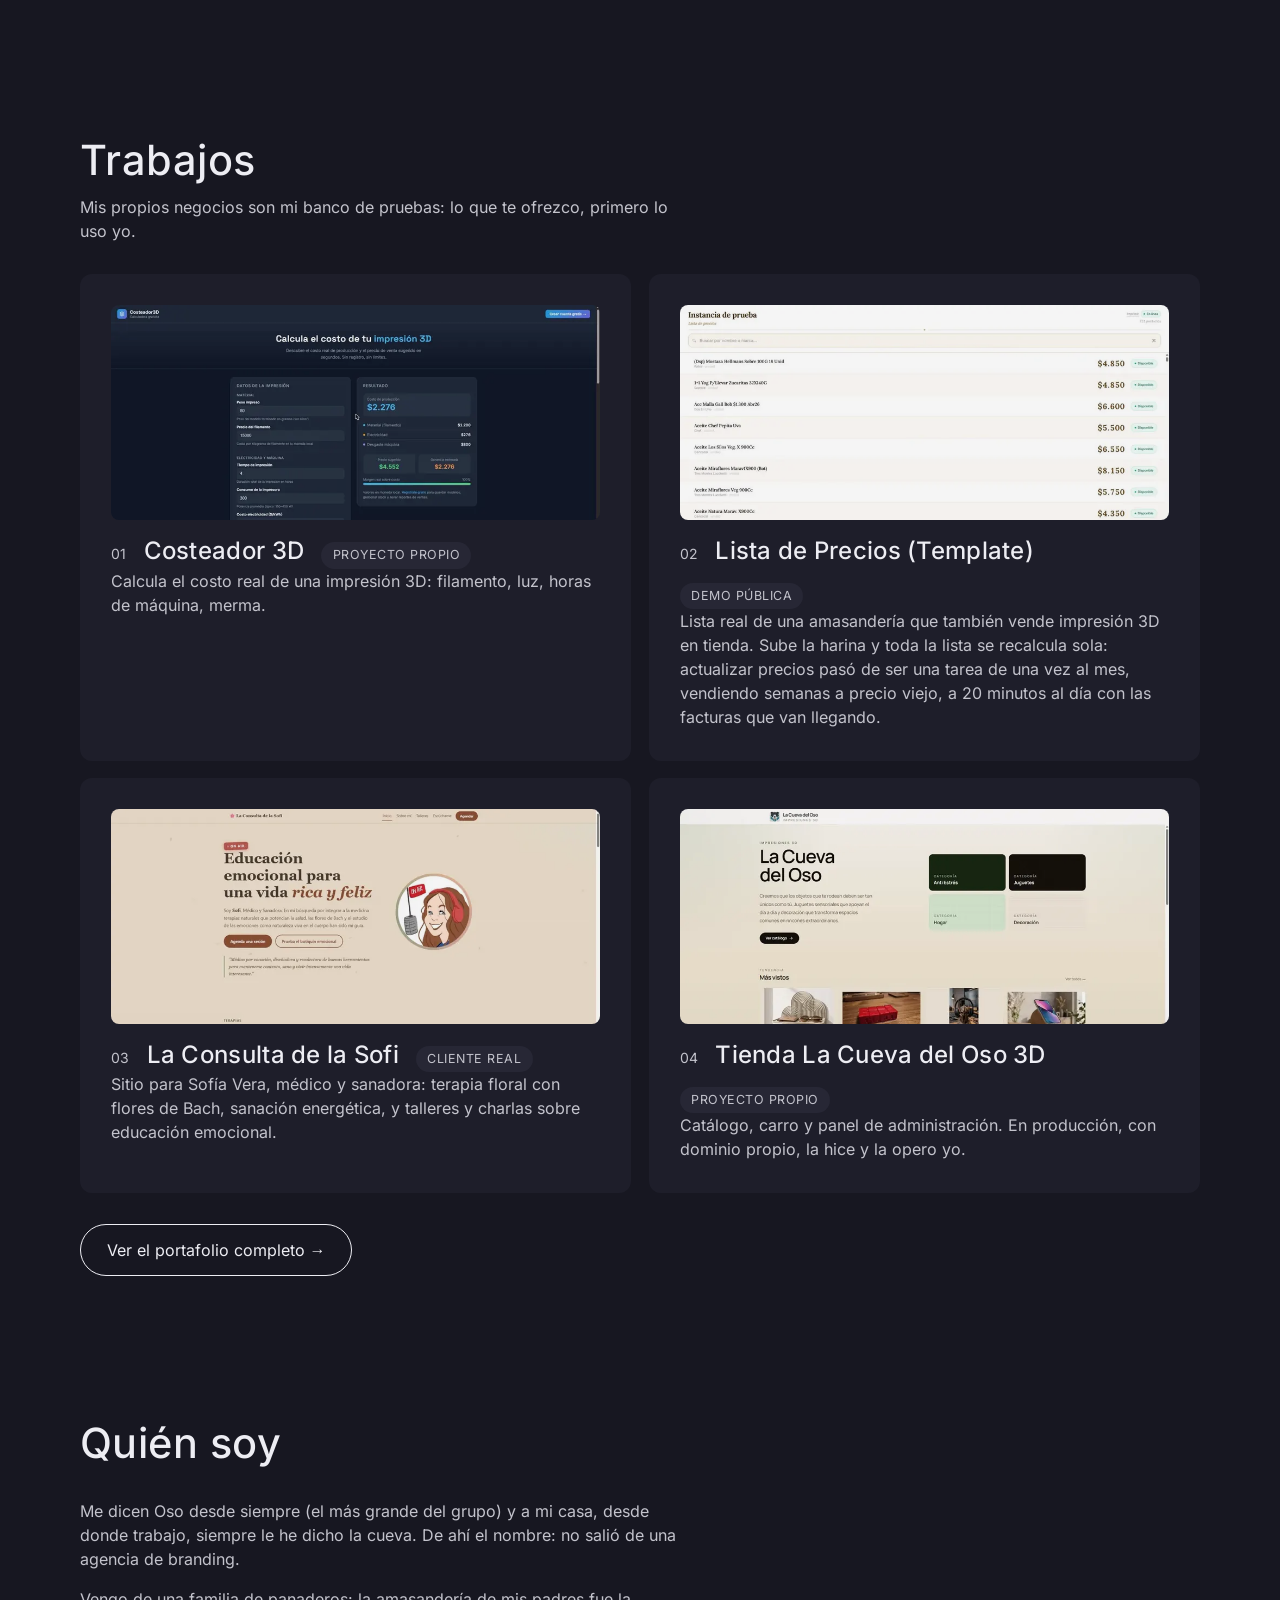
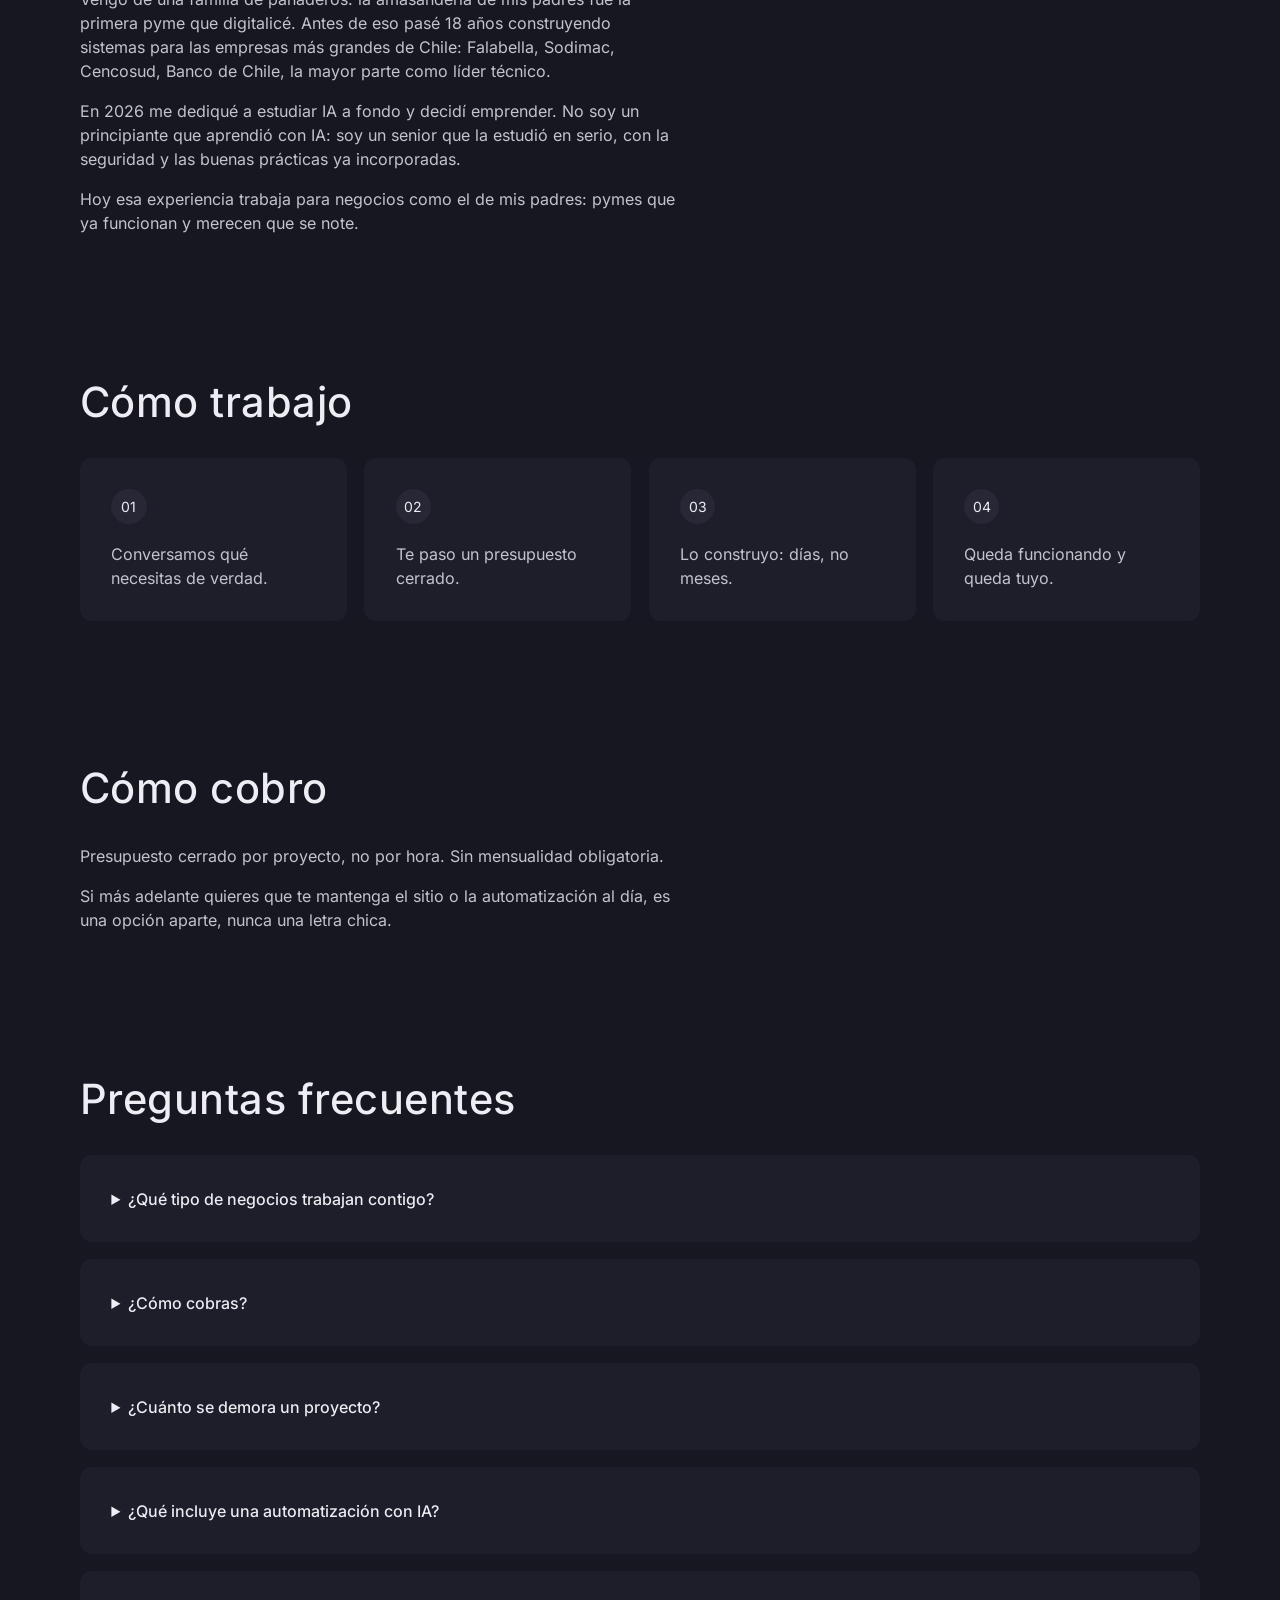
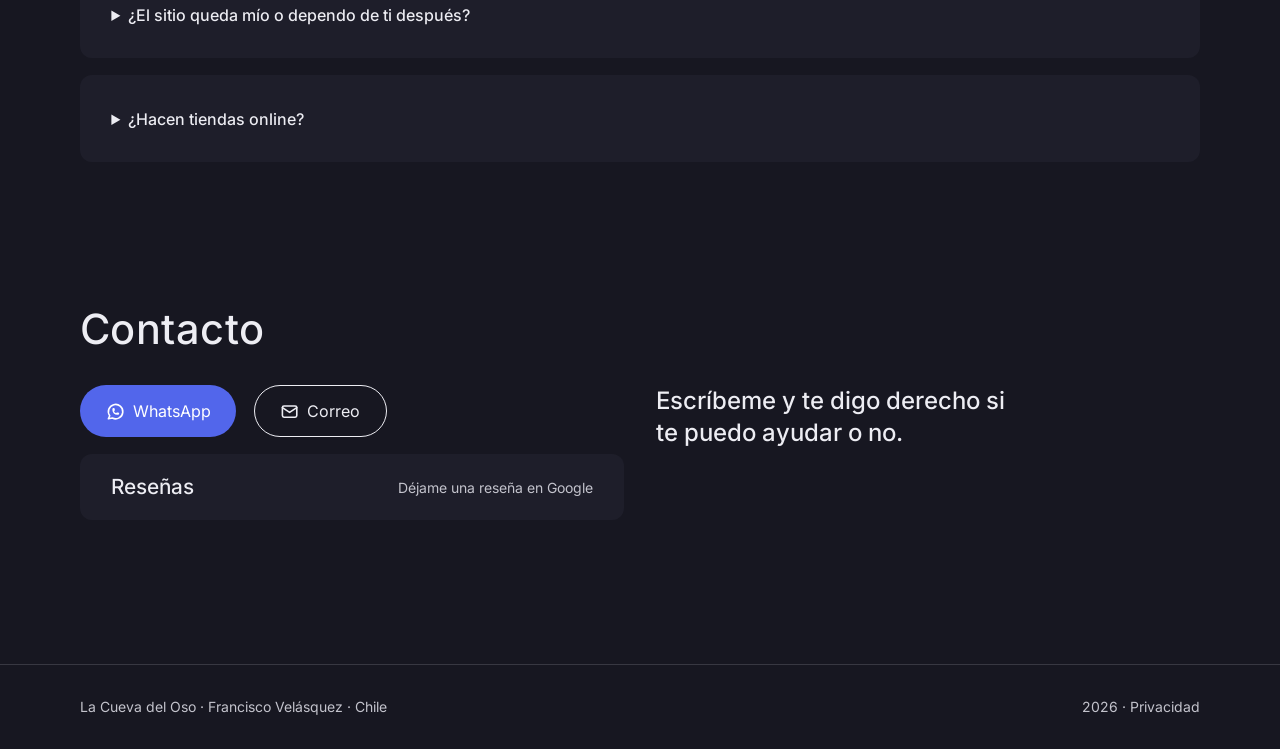
==== commit 9081d2bd: "Quita em dash del contenido del sitio, usa puntuacion natural en espanol Reemplaza las 81 ocurrencia" ====
--- a/index.html
+++ b/index.html
@@ -3,7 +3,7 @@
 <head>
 <meta charset="UTF-8">
 <meta name="viewport" content="width=device-width, initial-scale=1">
-<title>La Cueva del Oso — Páginas web y automatizaciones</title>
+<title>La Cueva del Oso · Páginas web y automatizaciones</title>
 <meta name="description" content="Francisco Velásquez hace páginas web y automatiza el trabajo repetitivo de tu negocio. Precio cerrado antes de partir, sin depender de nadie después.">
 <link rel="icon" href="favicon.svg" type="image/svg+xml">
 <link rel="canonical" href="https://lacuevadeloso.cl/">
@@ -11,7 +11,7 @@
 <meta property="og:locale" content="es_CL">
 <meta property="og:site_name" content="La Cueva del Oso">
 <meta property="og:url" content="https://lacuevadeloso.cl/">
-<meta property="og:title" content="La Cueva del Oso — Páginas web y automatizaciones">
+<meta property="og:title" content="La Cueva del Oso · Páginas web y automatizaciones">
 <meta property="og:description" content="Hago páginas web y automatizo el trabajo repetitivo que hoy haces a mano. Precio cerrado antes de partir.">
 <meta property="og:image" content="https://lacuevadeloso.cl/img/og.jpg">
 <meta property="og:image:width" content="1200">
@@ -67,7 +67,7 @@
         {
           "@type": "Question",
           "name": "¿Qué tipo de negocios trabajan contigo?",
-          "acceptedAnswer": { "@type": "Answer", "text": "Pymes chilenas que ya funcionan y quieren notarse más o dejar de perder tiempo en tareas repetitivas — el mismo tipo de negocio que la amasandería de mi familia, que fue la primera que digitalicé." }
+          "acceptedAnswer": { "@type": "Answer", "text": "Pymes chilenas que ya funcionan y quieren notarse más o dejar de perder tiempo en tareas repetitivas, el mismo tipo de negocio que la amasandería de mi familia, que fue la primera que digitalicé." }
         },
         {
           "@type": "Question",
@@ -77,7 +77,7 @@
         {
           "@type": "Question",
           "name": "¿Cuánto se demora un proyecto?",
-          "acceptedAnswer": { "@type": "Answer", "text": "Días, no meses. Conversamos qué necesitas, te paso presupuesto cerrado y lo construyo rápido — sin ciclos largos de agencia." }
+          "acceptedAnswer": { "@type": "Answer", "text": "Días, no meses. Conversamos qué necesitas, te paso presupuesto cerrado y lo construyo rápido, sin ciclos largos de agencia." }
         },
         {
           "@type": "Question",
@@ -87,7 +87,7 @@
         {
           "@type": "Question",
           "name": "¿El sitio queda mío o dependo de ti después?",
-          "acceptedAnswer": { "@type": "Answer", "text": "Queda tuyo. El precio se cierra antes de partir y no quedas dependiendo de nadie después — la mantención, si la quieres, es un servicio aparte y opcional." }
+          "acceptedAnswer": { "@type": "Answer", "text": "Queda tuyo. El precio se cierra antes de partir y no quedas dependiendo de nadie después: la mantención, si la quieres, es un servicio aparte y opcional." }
         },
         {
           "@type": "Question",
@@ -127,7 +127,7 @@
   <section class="hero">
     <div class="wrap">
       <img class="hero-sello" src="brand/logo-avatar-512.webp" width="384" height="384" alt="" aria-hidden="true" loading="eager" decoding="async">
-      <h1>Tu negocio ya funciona. Falta que se note — y que deje de comerte el día.</h1>
+      <h1>Tu negocio ya funciona. Falta que se note y que deje de comerte el día.</h1>
       <p class="lede">Hago páginas web y automatizo el trabajo repetitivo que hoy haces a mano.</p>
       <div class="btn-row">
         <a class="btn btn-primary" href="#contacto">Cuéntame qué necesitas</a>
@@ -220,7 +220,7 @@
                 <h3>Lista de Precios (Template)</h3>
                 <span class="work-tag">Demo pública</span>
               </div>
-              <p>Lista real de una amasandería que también vende impresión 3D en tienda. Sube la harina y toda la lista se recalcula sola: actualizar precios pasó de ser una tarea de una vez al mes — vendiendo semanas a precio viejo — a 20 minutos al día con las facturas que van llegando.</p>
+              <p>Lista real de una amasandería que también vende impresión 3D en tienda. Sube la harina y toda la lista se recalcula sola: actualizar precios pasó de ser una tarea de una vez al mes, vendiendo semanas a precio viejo, a 20 minutos al día con las facturas que van llegando.</p>
             </div>
           </a>
         </li>
@@ -248,7 +248,7 @@
                 <h3>Tienda La Cueva del Oso 3D</h3>
                 <span class="work-tag">Proyecto propio</span>
               </div>
-              <p>Catálogo, carro y panel de administración. En producción, con dominio propio — la hice y la opero yo.</p>
+              <p>Catálogo, carro y panel de administración. En producción, con dominio propio, la hice y la opero yo.</p>
             </div>
           </a>
         </li>
@@ -265,8 +265,8 @@
         <h2>Quién soy</h2>
       </div>
       <div class="quien">
-        <p>Me dicen Oso desde siempre — el más grande del grupo — y a mi casa, desde donde trabajo, siempre le he dicho la cueva. De ahí el nombre: no salió de una agencia de branding.</p>
-        <p>Vengo de una familia de panaderos: la amasandería de mis padres fue la primera pyme que digitalicé. Antes de eso pasé 18 años construyendo sistemas para las empresas más grandes de Chile — Falabella, Sodimac, Cencosud, Banco de Chile —, la mayor parte como líder técnico.</p>
+        <p>Me dicen Oso desde siempre (el más grande del grupo) y a mi casa, desde donde trabajo, siempre le he dicho la cueva. De ahí el nombre: no salió de una agencia de branding.</p>
+        <p>Vengo de una familia de panaderos: la amasandería de mis padres fue la primera pyme que digitalicé. Antes de eso pasé 18 años construyendo sistemas para las empresas más grandes de Chile: Falabella, Sodimac, Cencosud, Banco de Chile, la mayor parte como líder técnico.</p>
         <p>En 2026 me dediqué a estudiar IA a fondo y decidí emprender. No soy un principiante que aprendió con IA: soy un senior que la estudió en serio, con la seguridad y las buenas prácticas ya incorporadas.</p>
         <p>Hoy esa experiencia trabaja para negocios como el de mis padres: pymes que ya funcionan y merecen que se note.</p>
       </div>
@@ -289,7 +289,7 @@
         </div>
         <div class="paso card">
           <span class="paso-n" aria-hidden="true">03</span>
-          <p>Lo construyo — días, no meses.</p>
+          <p>Lo construyo: días, no meses.</p>
         </div>
         <div class="paso card">
           <span class="paso-n" aria-hidden="true">04</span>
@@ -306,7 +306,7 @@
       </div>
       <div class="cobro">
         <p>Presupuesto cerrado por proyecto, no por hora. Sin mensualidad obligatoria.</p>
-        <p>Si más adelante quieres que te mantenga el sitio o la automatización al día, es una opción aparte — nunca una letra chica.</p>
+        <p>Si más adelante quieres que te mantenga el sitio o la automatización al día, es una opción aparte, nunca una letra chica.</p>
       </div>
     </div>
   </section>
@@ -319,7 +319,7 @@
       <div class="faq">
         <details class="faq-item card">
           <summary>¿Qué tipo de negocios trabajan contigo?</summary>
-          <p>Pymes chilenas que ya funcionan y quieren notarse más o dejar de perder tiempo en tareas repetitivas — el mismo tipo de negocio que la amasandería de mi familia, que fue la primera que digitalicé.</p>
+          <p>Pymes chilenas que ya funcionan y quieren notarse más o dejar de perder tiempo en tareas repetitivas, el mismo tipo de negocio que la amasandería de mi familia, que fue la primera que digitalicé.</p>
         </details>
         <details class="faq-item card">
           <summary>¿Cómo cobras?</summary>
@@ -327,7 +327,7 @@
         </details>
         <details class="faq-item card">
           <summary>¿Cuánto se demora un proyecto?</summary>
-          <p>Días, no meses. Conversamos qué necesitas, te paso presupuesto cerrado y lo construyo rápido — sin ciclos largos de agencia.</p>
+          <p>Días, no meses. Conversamos qué necesitas, te paso presupuesto cerrado y lo construyo rápido, sin ciclos largos de agencia.</p>
         </details>
         <details class="faq-item card">
           <summary>¿Qué incluye una automatización con IA?</summary>
@@ -335,7 +335,7 @@
         </details>
         <details class="faq-item card">
           <summary>¿El sitio queda mío o dependo de ti después?</summary>
-          <p>Queda tuyo. El precio se cierra antes de partir y no quedas dependiendo de nadie después — la mantención, si la quieres, es un servicio aparte y opcional.</p>
+          <p>Queda tuyo. El precio se cierra antes de partir y no quedas dependiendo de nadie después: la mantención, si la quieres, es un servicio aparte y opcional.</p>
         </details>
         <details class="faq-item card">
           <summary>¿Hacen tiendas online?</summary>
@@ -376,7 +376,7 @@
 
 <footer class="site">
   <div class="wrap">
-    <span>La Cueva del Oso — Francisco Velásquez · Chile</span>
+    <span>La Cueva del Oso · Francisco Velásquez · Chile</span>
     <span>2026 · <a href="privacidad.html">Privacidad</a></span>
   </div>
 </footer>
--- a/assets/site.css
+++ b/assets/site.css
@@ -25,7 +25,7 @@
   --border-hair: rgba(226,227,237,.16); /* mist, atenuado sobre onyx */
   --text: #ededf3;          /* ivory */
   --text-muted: #c3c3cc;    /* ash */
-  --accent: #5266eb;        /* cobalt — SOLO CTA primario */
+  --accent: #5266eb;        /* cobalt, SOLO CTA primario */
   --white: #ffffff;
 
   --r-card: 12px;
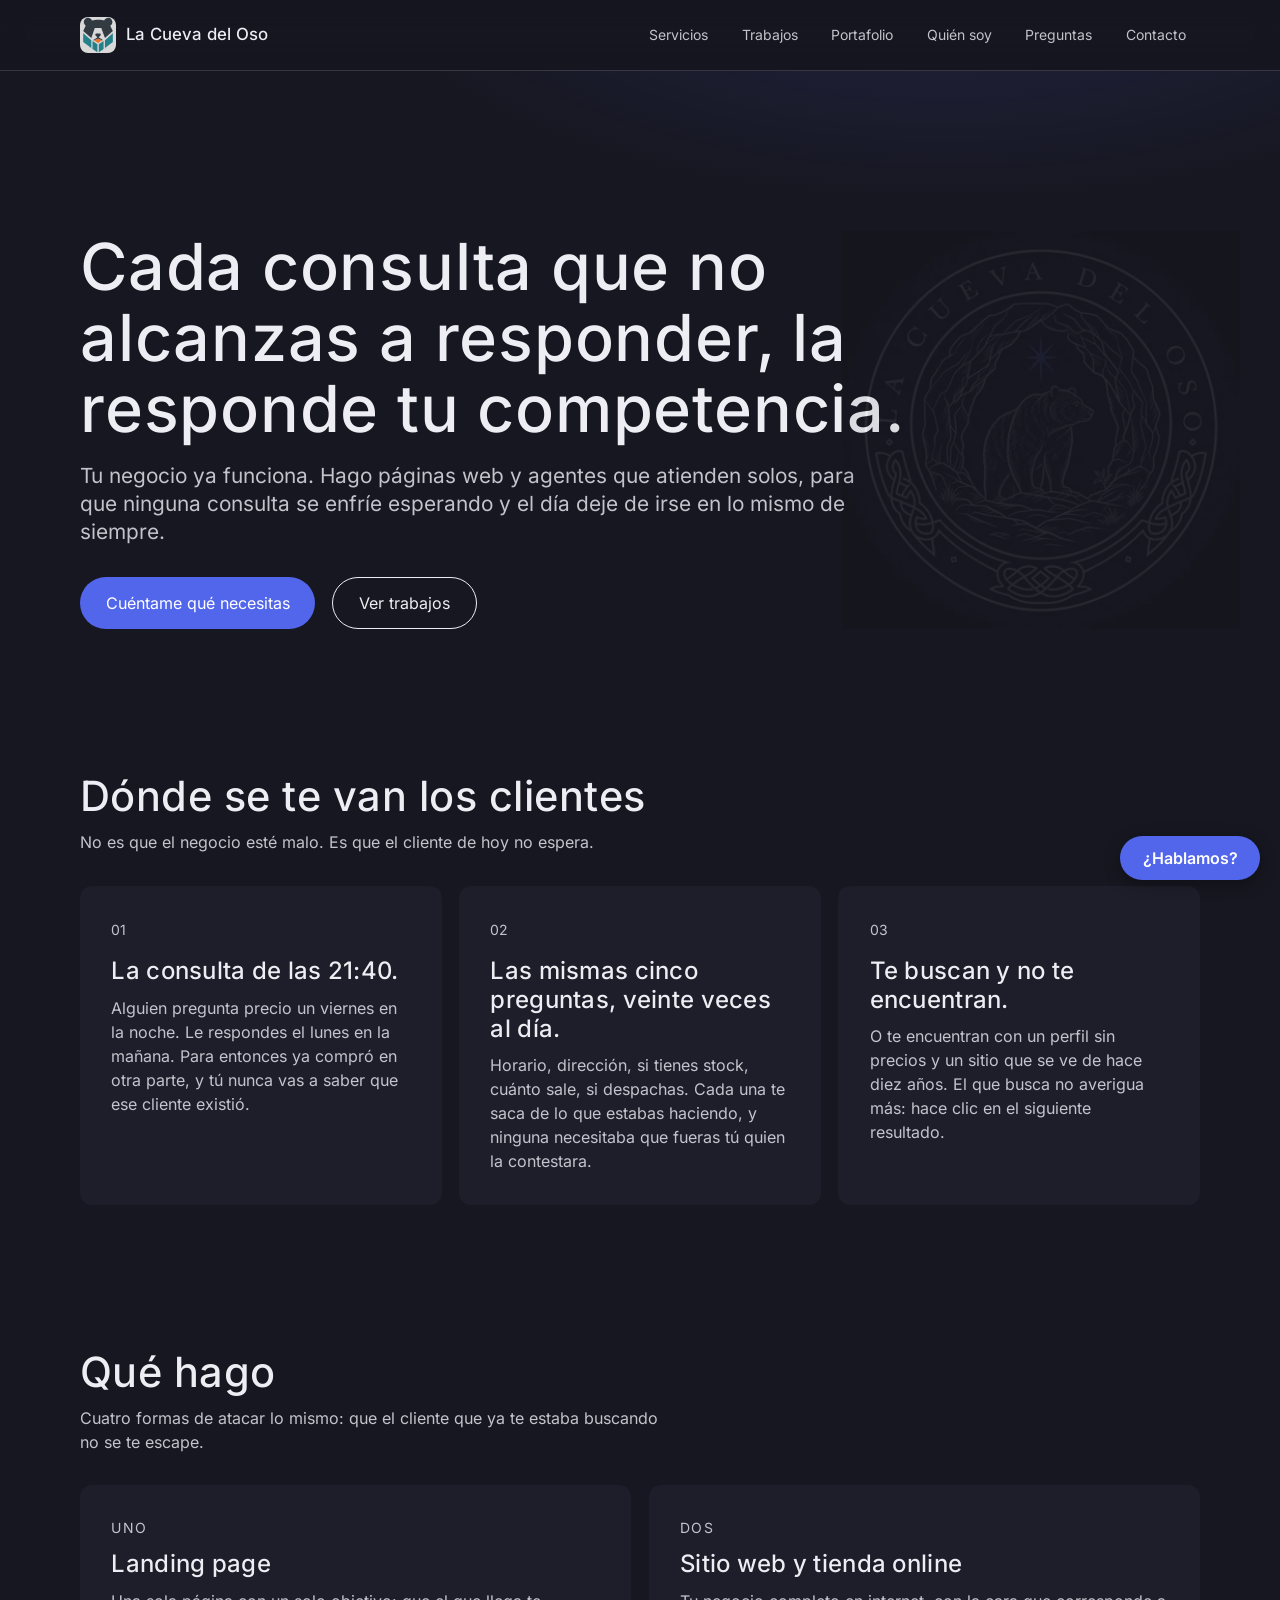
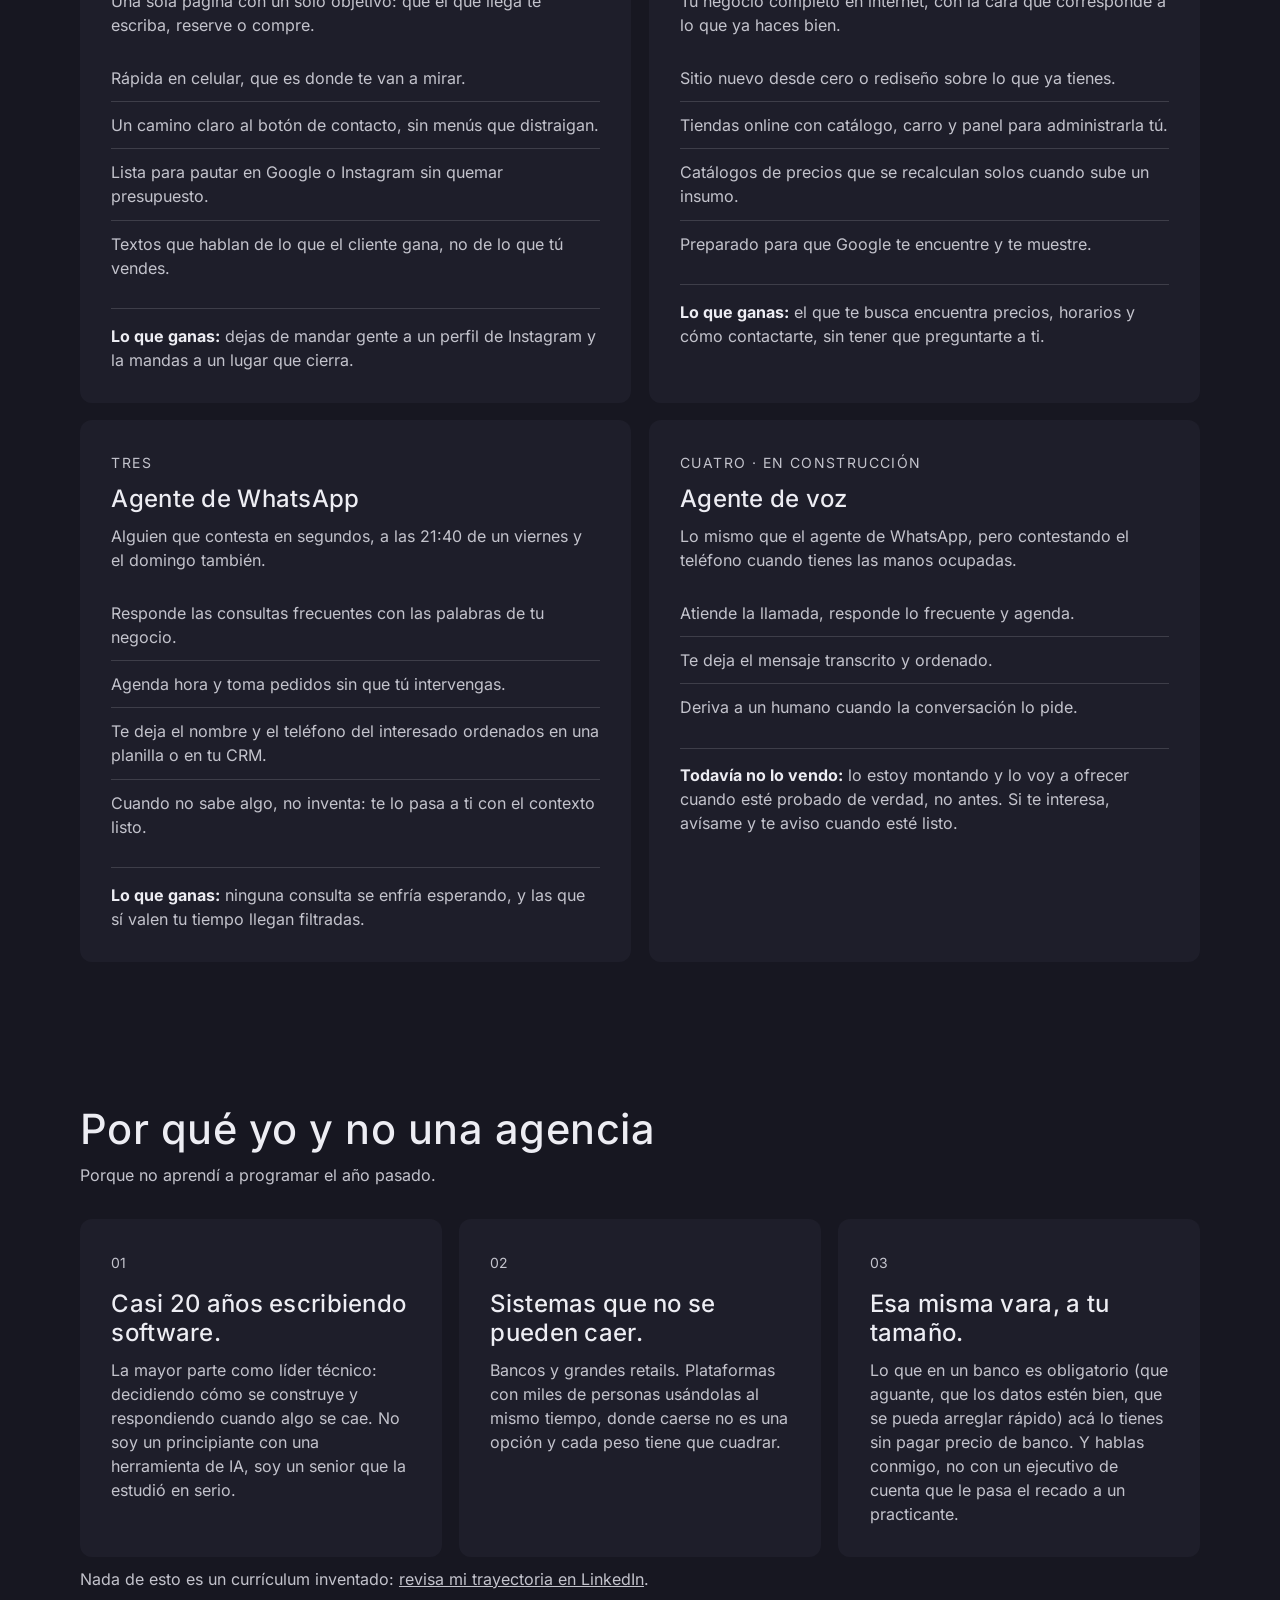
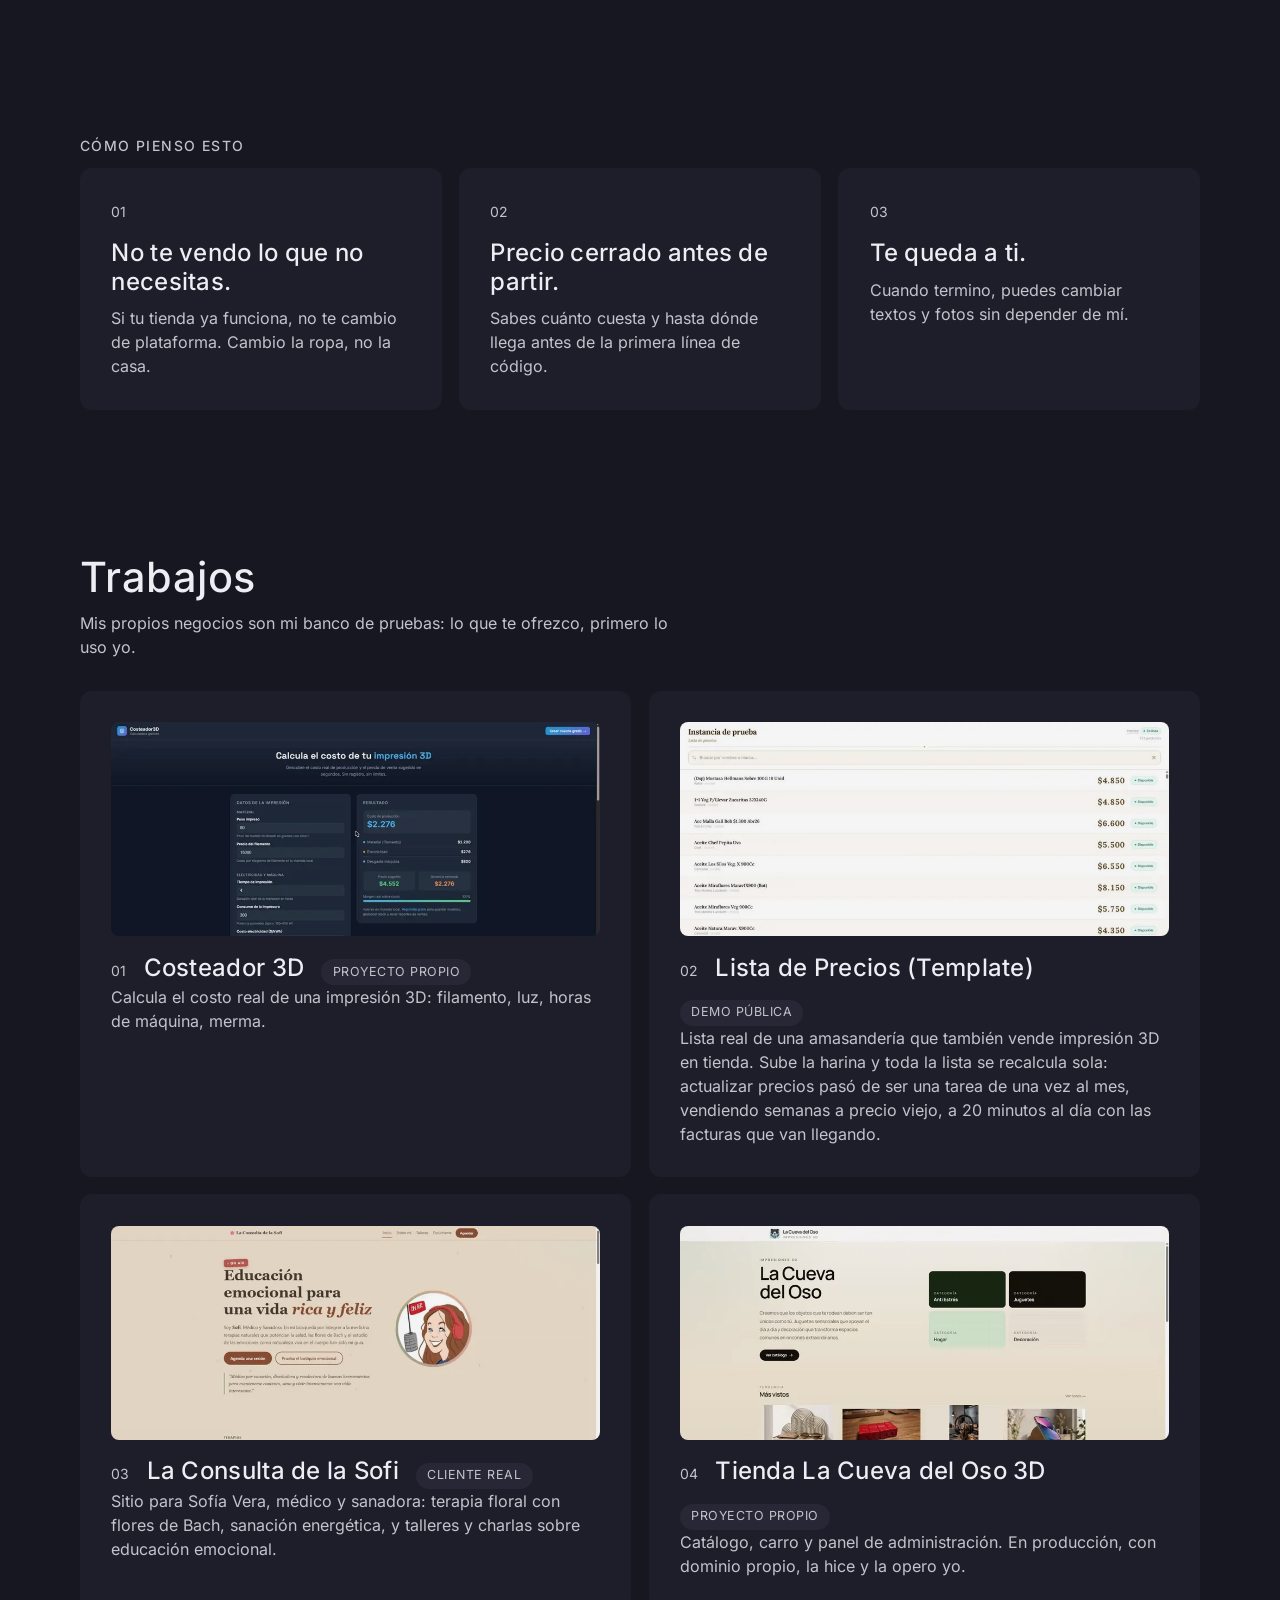
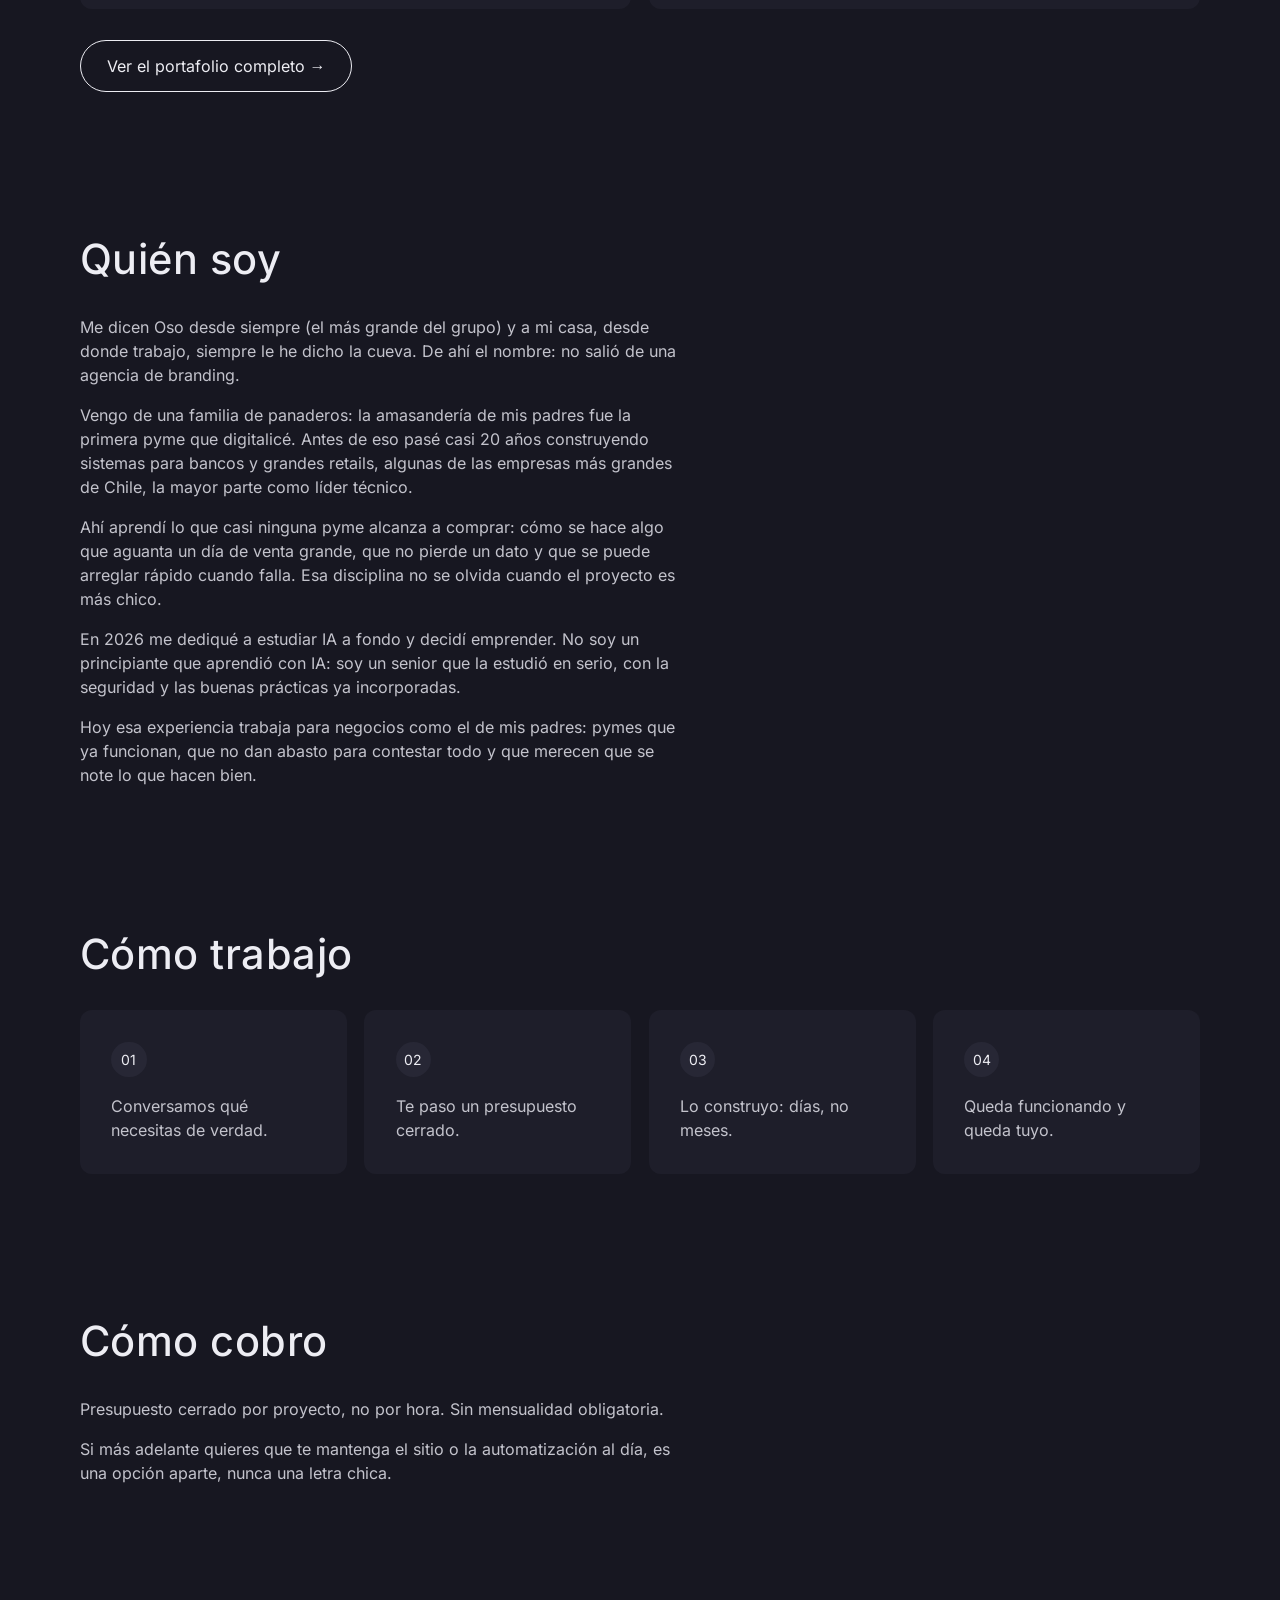
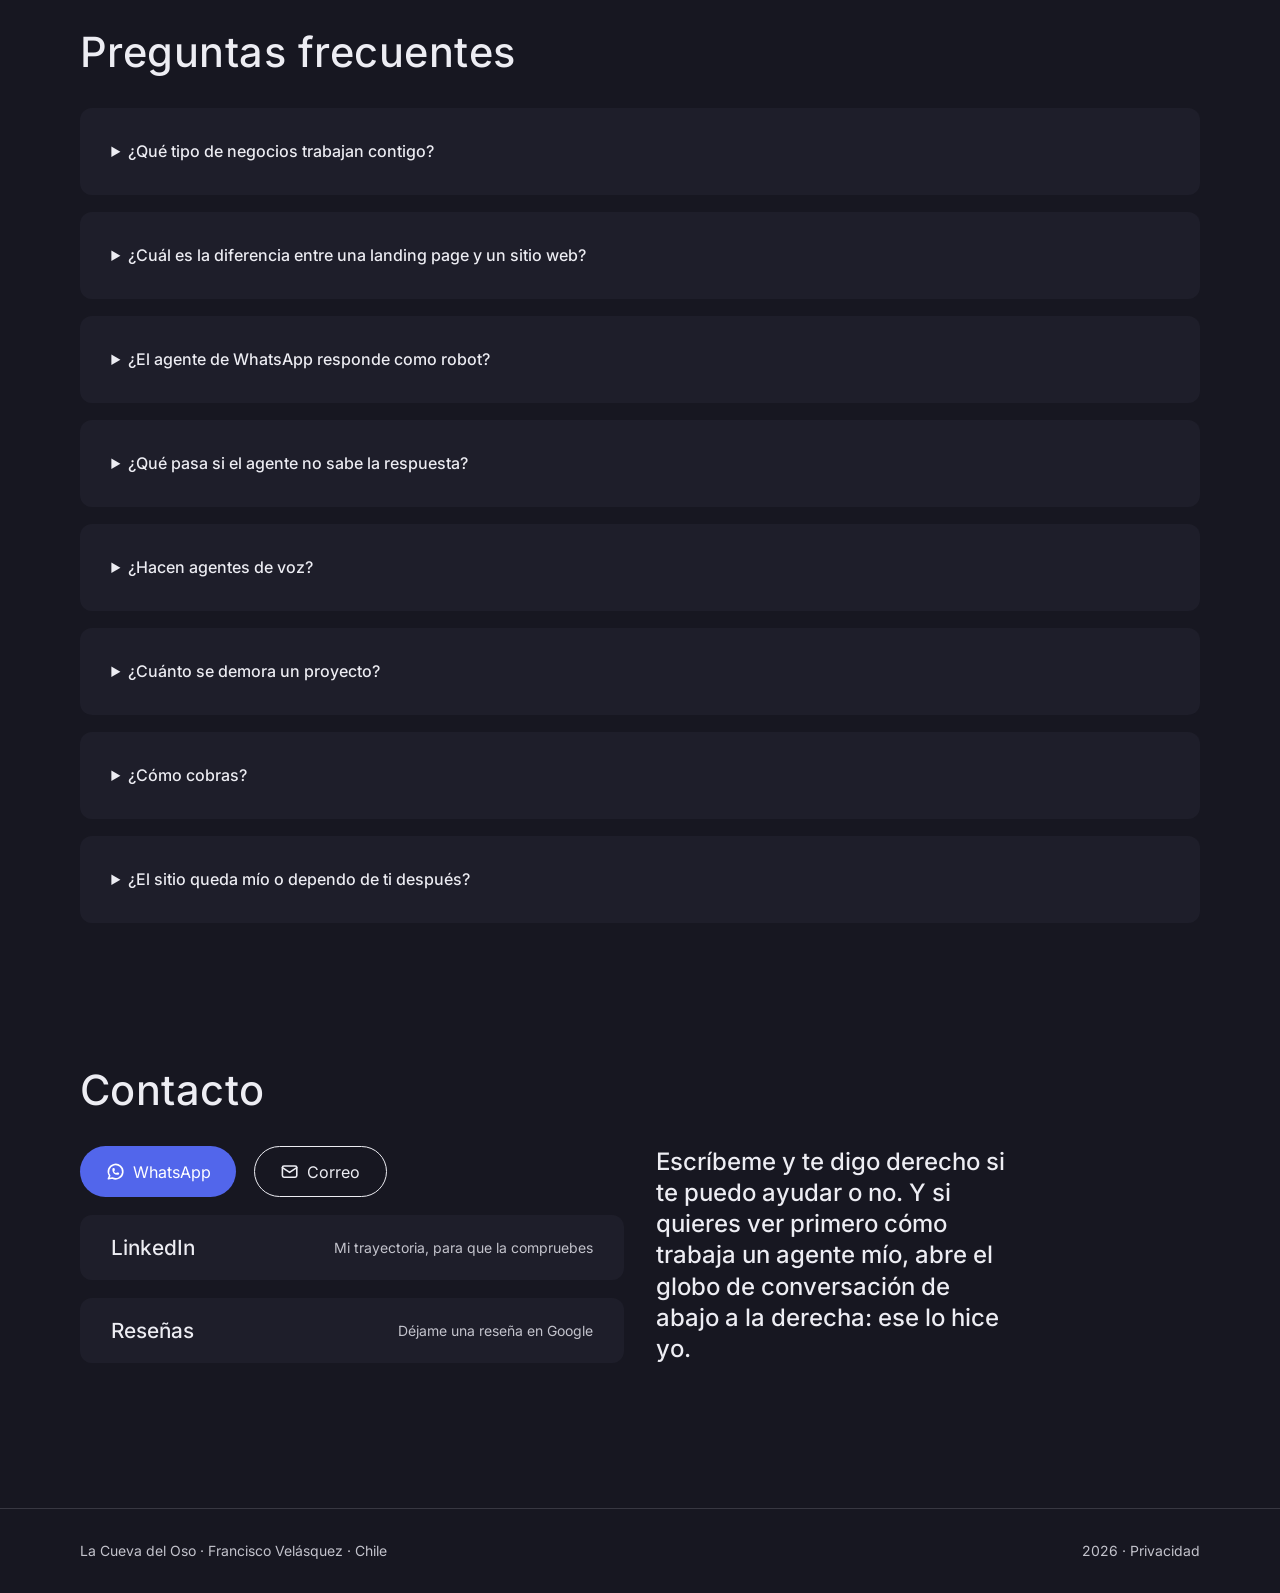
==== commit d2c49e0d: "Reenfoca el sitio al dolor de la pyme y saca las marcas de terceros El copy pasa de 'esto es lo que " ====
--- a/index.html
+++ b/index.html
@@ -3,20 +3,21 @@
 <head>
 <meta charset="UTF-8">
 <meta name="viewport" content="width=device-width, initial-scale=1">
-<title>La Cueva del Oso · Páginas web y automatizaciones</title>
-<meta name="description" content="Francisco Velásquez hace páginas web y automatiza el trabajo repetitivo de tu negocio. Precio cerrado antes de partir, sin depender de nadie después.">
+<title>La Cueva del Oso · Páginas web y agentes que responden por ti</title>
+<meta name="description" content="Páginas web, landing pages y agentes de WhatsApp que responden a tus clientes al instante, a cualquier hora. Casi 20 años desarrollando software para bancos y retail, hoy al servicio de tu pyme. Precio cerrado antes de partir.">
 <link rel="icon" href="favicon.svg" type="image/svg+xml">
 <link rel="canonical" href="https://lacuevadeloso.cl/">
 <meta property="og:type" content="website">
 <meta property="og:locale" content="es_CL">
 <meta property="og:site_name" content="La Cueva del Oso">
 <meta property="og:url" content="https://lacuevadeloso.cl/">
-<meta property="og:title" content="La Cueva del Oso · Páginas web y automatizaciones">
-<meta property="og:description" content="Hago páginas web y automatizo el trabajo repetitivo que hoy haces a mano. Precio cerrado antes de partir.">
+<meta property="og:title" content="La Cueva del Oso · Páginas web y agentes que responden por ti">
+<meta property="og:description" content="Cada consulta que no alcanzas a responder, la responde tu competencia. Hago páginas web y agentes que atienden solos. Precio cerrado antes de partir.">
 <meta property="og:image" content="https://lacuevadeloso.cl/img/og.jpg">
 <meta property="og:image:width" content="1200">
 <meta property="og:image:height" content="630">
 <meta name="twitter:card" content="summary_large_image">
+<link rel="preload" href="fonts/inter-latin.woff2" as="font" type="font/woff2" crossorigin>
 <link rel="stylesheet" href="assets/site.css">
 <script type="application/ld+json">
 {
@@ -29,7 +30,7 @@
       "url": "https://lacuevadeloso.cl/",
       "image": "https://lacuevadeloso.cl/img/og.jpg",
       "logo": "https://lacuevadeloso.cl/brand/logo-avatar-512.webp",
-      "description": "Francisco Velásquez hace páginas web y automatiza el trabajo repetitivo de tu negocio. Precio cerrado antes de partir, sin depender de nadie después.",
+      "description": "Páginas web, landing pages y agentes de WhatsApp que responden a tus clientes al instante, a cualquier hora. Casi 20 años desarrollando software para bancos y retail, hoy al servicio de tu pyme. Precio cerrado antes de partir.",
       "email": "francisco.velasquez@lacuevadeloso.cl",
       "telephone": "+56957141786",
       "areaServed": { "@type": "Country", "name": "Chile" },
@@ -39,16 +40,32 @@
           "@type": "Offer",
           "itemOffered": {
             "@type": "Service",
-            "name": "Páginas web y tiendas online",
-            "description": "Sitios nuevos, rediseños, tiendas online (Jumpseller, Shopify) y catálogos de precios que se actualizan solos."
+            "name": "Landing pages",
+            "description": "Una sola página pensada para convertir al visitante en contacto: carga rápida en celular, un camino claro al botón de contacto y lista para pautar en Google o Instagram."
           }
         },
         {
           "@type": "Offer",
           "itemOffered": {
             "@type": "Service",
-            "name": "Automatización de negocio con IA",
-            "description": "Agentes que contestan consultas frecuentes y agendan hora, presupuestos automáticos, listas de precios que se recalculan solas, pedidos por WhatsApp ordenados en planilla o CRM."
+            "name": "Páginas web y tiendas online",
+            "description": "Sitios nuevos, rediseños, tiendas online con catálogo y carro, y catálogos de precios que se actualizan solos cuando cambian tus costos."
+          }
+        },
+        {
+          "@type": "Offer",
+          "itemOffered": {
+            "@type": "Service",
+            "name": "Agentes de WhatsApp",
+            "description": "Un agente que responde en segundos las consultas frecuentes a cualquier hora, agenda hora, toma pedidos y te deja los datos del interesado ordenados en una planilla o en tu CRM."
+          }
+        },
+        {
+          "@type": "Offer",
+          "itemOffered": {
+            "@type": "Service",
+            "name": "Automatización del trabajo repetitivo",
+            "description": "Presupuestos que se arman solos, listas de precios que se recalculan cuando sube un insumo, pedidos que caen ordenados sin transcribir a mano."
           }
         }
       ]
@@ -59,7 +76,9 @@
       "name": "Francisco Velásquez",
       "email": "francisco.velasquez@lacuevadeloso.cl",
       "worksFor": { "@id": "https://lacuevadeloso.cl/#organization" },
-      "description": "Ex líder técnico con 18 años de experiencia en Falabella, Sodimac, Cencosud y Banco de Chile. Hoy construye páginas web y automatizaciones con IA para pymes chilenas."
+      "sameAs": [ "https://www.linkedin.com/in/francisco-velasquez-9a853128/" ],
+      "jobTitle": "Desarrollador de software y líder técnico",
+      "description": "Casi 20 años desarrollando software, la mayor parte como líder técnico en sistemas de alta demanda de bancos y grandes retails de Chile. Hoy construye páginas web y agentes de atención con IA para pymes chilenas."
     },
     {
       "@type": "FAQPage",
@@ -67,12 +86,27 @@
         {
           "@type": "Question",
           "name": "¿Qué tipo de negocios trabajan contigo?",
-          "acceptedAnswer": { "@type": "Answer", "text": "Pymes chilenas que ya funcionan y quieren notarse más o dejar de perder tiempo en tareas repetitivas, el mismo tipo de negocio que la amasandería de mi familia, que fue la primera que digitalicé." }
-        },
-        {
-          "@type": "Question",
-          "name": "¿Cómo cobras?",
-          "acceptedAnswer": { "@type": "Answer", "text": "Presupuesto cerrado por proyecto, no por hora, y sin mensualidad obligatoria. Si más adelante quieres que te mantenga el sitio o la automatización al día, es una opción aparte." }
+          "acceptedAnswer": { "@type": "Answer", "text": "Pymes chilenas que ya funcionan y están perdiendo clientes por no alcanzar a responder, o perdiendo horas en tareas que se pueden automatizar. El mismo tipo de negocio que la amasandería de mi familia, que fue la primera que digitalicé." }
+        },
+        {
+          "@type": "Question",
+          "name": "¿Cuál es la diferencia entre una landing page y un sitio web?",
+          "acceptedAnswer": { "@type": "Answer", "text": "Una landing es una sola página con un solo objetivo: que el que llega te escriba, reserve o compre. Es lo que conviene si vas a pautar en Google o Instagram. Un sitio web tiene varias páginas y sirve cuando necesitas mostrar catálogo, servicios y contenido. Y si además vendes online, hago la tienda completa, con carro y panel para administrarla tú." }
+        },
+        {
+          "@type": "Question",
+          "name": "¿El agente de WhatsApp responde como robot?",
+          "acceptedAnswer": { "@type": "Answer", "text": "No. Se escribe con las palabras de tu negocio y responde en segundos, a cualquier hora. El globo de conversación de este mismo sitio es un agente hecho por mí: pruébalo antes de contratar nada." }
+        },
+        {
+          "@type": "Question",
+          "name": "¿Qué pasa si el agente no sabe la respuesta?",
+          "acceptedAnswer": { "@type": "Answer", "text": "No inventa. Toma los datos de la persona, te avisa y te deja el contacto ordenado para que respondas tú. Un cliente que espera tu respuesta es infinitamente mejor que uno al que le dieron una respuesta equivocada." }
+        },
+        {
+          "@type": "Question",
+          "name": "¿Hacen agentes de voz?",
+          "acceptedAnswer": { "@type": "Answer", "text": "Los estoy montando, todavía no los vendo. Cuando estén probados de verdad los ofrezco, no antes. Si te interesa esa parte, avísame y te aviso cuando esté listo." }
         },
         {
           "@type": "Question",
@@ -81,18 +115,13 @@
         },
         {
           "@type": "Question",
-          "name": "¿Qué incluye una automatización con IA?",
-          "acceptedAnswer": { "@type": "Answer", "text": "Depende del negocio: un agente que contesta consultas frecuentes y agenda hora, presupuestos que se arman solos, listas de precios que se recalculan cuando sube un insumo, o pedidos por WhatsApp que caen ordenados en una planilla o tu CRM." }
+          "name": "¿Cómo cobras?",
+          "acceptedAnswer": { "@type": "Answer", "text": "Presupuesto cerrado por proyecto, no por hora, y sin mensualidad obligatoria. Si más adelante quieres que te mantenga el sitio o el agente al día, es una opción aparte." }
         },
         {
           "@type": "Question",
           "name": "¿El sitio queda mío o dependo de ti después?",
           "acceptedAnswer": { "@type": "Answer", "text": "Queda tuyo. El precio se cierra antes de partir y no quedas dependiendo de nadie después: la mantención, si la quieres, es un servicio aparte y opcional." }
-        },
-        {
-          "@type": "Question",
-          "name": "¿Hacen tiendas online?",
-          "acceptedAnswer": { "@type": "Answer", "text": "Sí, en Jumpseller o Shopify, además de catálogos de precios que se actualizan solos cuando cambian tus costos." }
         }
       ]
     }
@@ -127,8 +156,8 @@
   <section class="hero">
     <div class="wrap">
       <img class="hero-sello" src="brand/logo-avatar-512.webp" width="384" height="384" alt="" aria-hidden="true" loading="eager" decoding="async">
-      <h1>Tu negocio ya funciona. Falta que se note y que deje de comerte el día.</h1>
-      <p class="lede">Hago páginas web y automatizo el trabajo repetitivo que hoy haces a mano.</p>
+      <h1>Cada consulta que no alcanzas a responder, la responde tu competencia.</h1>
+      <p class="lede">Tu negocio ya funciona. Hago páginas web y agentes que atienden solos, para que ninguna consulta se enfríe esperando y el día deje de irse en lo mismo de siempre.</p>
       <div class="btn-row">
         <a class="btn btn-primary" href="#contacto">Cuéntame qué necesitas</a>
         <a class="btn btn-ghost" href="#trabajos">Ver trabajos</a>
@@ -136,6 +165,117 @@
     </div>
   </section>
 
+  <section id="problema" class="section reveal">
+    <div class="wrap">
+      <div class="section-head">
+        <h2>Dónde se te van los clientes</h2>
+        <p class="section-sub">No es que el negocio esté malo. Es que el cliente de hoy no espera.</p>
+      </div>
+      <div class="principios">
+        <div class="principio card">
+          <span class="principio-n" aria-hidden="true">01</span>
+          <h3>La consulta de las 21:40.</h3>
+          <p>Alguien pregunta precio un viernes en la noche. Le respondes el lunes en la mañana. Para entonces ya compró en otra parte, y tú nunca vas a saber que ese cliente existió.</p>
+        </div>
+        <div class="principio card">
+          <span class="principio-n" aria-hidden="true">02</span>
+          <h3>Las mismas cinco preguntas, veinte veces al día.</h3>
+          <p>Horario, dirección, si tienes stock, cuánto sale, si despachas. Cada una te saca de lo que estabas haciendo, y ninguna necesitaba que fueras tú quien la contestara.</p>
+        </div>
+        <div class="principio card">
+          <span class="principio-n" aria-hidden="true">03</span>
+          <h3>Te buscan y no te encuentran.</h3>
+          <p>O te encuentran con un perfil sin precios y un sitio que se ve de hace diez años. El que busca no averigua más: hace clic en el siguiente resultado.</p>
+        </div>
+      </div>
+    </div>
+  </section>
+
+  <section id="servicios" class="section reveal">
+    <div class="wrap">
+      <div class="section-head">
+        <h2>Qué hago</h2>
+        <p class="section-sub">Cuatro formas de atacar lo mismo: que el cliente que ya te estaba buscando no se te escape.</p>
+      </div>
+      <div class="servicios">
+        <div class="servicio-bloque card">
+          <span class="eyebrow">Uno</span>
+          <h3>Landing page</h3>
+          <p class="servicio-que">Una sola página con un solo objetivo: que el que llega te escriba, reserve o compre.</p>
+          <ul>
+            <li>Rápida en celular, que es donde te van a mirar.</li>
+            <li>Un camino claro al botón de contacto, sin menús que distraigan.</li>
+            <li>Lista para pautar en Google o Instagram sin quemar presupuesto.</li>
+            <li>Textos que hablan de lo que el cliente gana, no de lo que tú vendes.</li>
+          </ul>
+          <p class="servicio-resultado"><strong>Lo que ganas:</strong> dejas de mandar gente a un perfil de Instagram y la mandas a un lugar que cierra.</p>
+        </div>
+        <div class="servicio-bloque card">
+          <span class="eyebrow">Dos</span>
+          <h3>Sitio web y tienda online</h3>
+          <p class="servicio-que">Tu negocio completo en internet, con la cara que corresponde a lo que ya haces bien.</p>
+          <ul>
+            <li>Sitio nuevo desde cero o rediseño sobre lo que ya tienes.</li>
+            <li>Tiendas online con catálogo, carro y panel para administrarla tú.</li>
+            <li>Catálogos de precios que se recalculan solos cuando sube un insumo.</li>
+            <li>Preparado para que Google te encuentre y te muestre.</li>
+          </ul>
+          <p class="servicio-resultado"><strong>Lo que ganas:</strong> el que te busca encuentra precios, horarios y cómo contactarte, sin tener que preguntarte a ti.</p>
+        </div>
+        <div class="servicio-bloque card">
+          <span class="eyebrow">Tres</span>
+          <h3>Agente de WhatsApp</h3>
+          <p class="servicio-que">Alguien que contesta en segundos, a las 21:40 de un viernes y el domingo también.</p>
+          <ul>
+            <li>Responde las consultas frecuentes con las palabras de tu negocio.</li>
+            <li>Agenda hora y toma pedidos sin que tú intervengas.</li>
+            <li>Te deja el nombre y el teléfono del interesado ordenados en una planilla o en tu CRM.</li>
+            <li>Cuando no sabe algo, no inventa: te lo pasa a ti con el contexto listo.</li>
+          </ul>
+          <p class="servicio-resultado"><strong>Lo que ganas:</strong> ninguna consulta se enfría esperando, y las que sí valen tu tiempo llegan filtradas.</p>
+        </div>
+        <div class="servicio-bloque card">
+          <span class="eyebrow">Cuatro · en construcción</span>
+          <h3>Agente de voz</h3>
+          <p class="servicio-que">Lo mismo que el agente de WhatsApp, pero contestando el teléfono cuando tienes las manos ocupadas.</p>
+          <ul>
+            <li>Atiende la llamada, responde lo frecuente y agenda.</li>
+            <li>Te deja el mensaje transcrito y ordenado.</li>
+            <li>Deriva a un humano cuando la conversación lo pide.</li>
+          </ul>
+          <p class="servicio-resultado"><strong>Todavía no lo vendo:</strong> lo estoy montando y lo voy a ofrecer cuando esté probado de verdad, no antes. Si te interesa, avísame y te aviso cuando esté listo.</p>
+        </div>
+      </div>
+    </div>
+  </section>
+
+  <section id="por-que-yo" class="section reveal">
+    <div class="wrap">
+      <div class="section-head">
+        <h2>Por qué yo y no una agencia</h2>
+        <p class="section-sub">Porque no aprendí a programar el año pasado.</p>
+      </div>
+      <div class="principios">
+        <div class="principio card">
+          <span class="principio-n" aria-hidden="true">01</span>
+          <h3>Casi 20 años escribiendo software.</h3>
+          <p>La mayor parte como líder técnico: decidiendo cómo se construye y respondiendo cuando algo se cae. No soy un principiante con una herramienta de IA, soy un senior que la estudió en serio.</p>
+        </div>
+        <div class="principio card">
+          <span class="principio-n" aria-hidden="true">02</span>
+          <h3>Sistemas que no se pueden caer.</h3>
+          <p>Bancos y grandes retails. Plataformas con miles de personas usándolas al mismo tiempo, donde caerse no es una opción y cada peso tiene que cuadrar.</p>
+        </div>
+        <div class="principio card">
+          <span class="principio-n" aria-hidden="true">03</span>
+          <h3>Esa misma vara, a tu tamaño.</h3>
+          <p>Lo que en un banco es obligatorio (que aguante, que los datos estén bien, que se pueda arreglar rápido) acá lo tienes sin pagar precio de banco. Y hablas conmigo, no con un ejecutivo de cuenta que le pasa el recado a un practicante.</p>
+        </div>
+      </div>
+      <p class="section-sub">Nada de esto es un currículum inventado: <a href="https://www.linkedin.com/in/francisco-velasquez-9a853128/" target="_blank" rel="noopener">revisa mi trayectoria en LinkedIn</a>.</p>
+    </div>
+  </section>
+
   <section class="section reveal">
     <div class="wrap">
       <h2 class="eyebrow">Cómo pienso esto</h2>
@@ -154,36 +294,6 @@
           <span class="principio-n" aria-hidden="true">03</span>
           <h3>Te queda a ti.</h3>
           <p>Cuando termino, puedes cambiar textos y fotos sin depender de mí.</p>
-        </div>
-      </div>
-    </div>
-  </section>
-
-  <section id="servicios" class="section reveal">
-    <div class="wrap">
-      <div class="section-head">
-        <h2>Qué hago</h2>
-      </div>
-      <div class="servicios">
-        <div class="servicio-bloque card">
-          <span class="eyebrow">Uno</span>
-          <h3>Páginas y tiendas</h3>
-          <ul>
-            <li>Sitio nuevo desde cero.</li>
-            <li>Rediseño sobre lo que ya tienes.</li>
-            <li>Tiendas online (Jumpseller, Shopify).</li>
-            <li>Catálogos de precios que se actualizan solos.</li>
-          </ul>
-        </div>
-        <div class="servicio-bloque card">
-          <span class="eyebrow">Dos</span>
-          <h3>Que el negocio se atienda solo</h3>
-          <ul>
-            <li>Un agente que contesta el teléfono cuando estás con las manos ocupadas: horarios, dudas frecuentes, agendar hora.</li>
-            <li>Presupuestos que se arman solos.</li>
-            <li>Listas de precios que se recalculan cuando sube un insumo.</li>
-            <li>Pedidos que llegan por WhatsApp y caen ordenados en una planilla o en tu CRM.</li>
-          </ul>
         </div>
       </div>
     </div>
@@ -266,9 +376,10 @@
       </div>
       <div class="quien">
         <p>Me dicen Oso desde siempre (el más grande del grupo) y a mi casa, desde donde trabajo, siempre le he dicho la cueva. De ahí el nombre: no salió de una agencia de branding.</p>
-        <p>Vengo de una familia de panaderos: la amasandería de mis padres fue la primera pyme que digitalicé. Antes de eso pasé 18 años construyendo sistemas para las empresas más grandes de Chile: Falabella, Sodimac, Cencosud, Banco de Chile, la mayor parte como líder técnico.</p>
+        <p>Vengo de una familia de panaderos: la amasandería de mis padres fue la primera pyme que digitalicé. Antes de eso pasé casi 20 años construyendo sistemas para bancos y grandes retails, algunas de las empresas más grandes de Chile, la mayor parte como líder técnico.</p>
+        <p>Ahí aprendí lo que casi ninguna pyme alcanza a comprar: cómo se hace algo que aguanta un día de venta grande, que no pierde un dato y que se puede arreglar rápido cuando falla. Esa disciplina no se olvida cuando el proyecto es más chico.</p>
         <p>En 2026 me dediqué a estudiar IA a fondo y decidí emprender. No soy un principiante que aprendió con IA: soy un senior que la estudió en serio, con la seguridad y las buenas prácticas ya incorporadas.</p>
-        <p>Hoy esa experiencia trabaja para negocios como el de mis padres: pymes que ya funcionan y merecen que se note.</p>
+        <p>Hoy esa experiencia trabaja para negocios como el de mis padres: pymes que ya funcionan, que no dan abasto para contestar todo y que merecen que se note lo que hacen bien.</p>
       </div>
     </div>
   </section>
@@ -319,27 +430,35 @@
       <div class="faq">
         <details class="faq-item card">
           <summary>¿Qué tipo de negocios trabajan contigo?</summary>
-          <p>Pymes chilenas que ya funcionan y quieren notarse más o dejar de perder tiempo en tareas repetitivas, el mismo tipo de negocio que la amasandería de mi familia, que fue la primera que digitalicé.</p>
-        </details>
-        <details class="faq-item card">
-          <summary>¿Cómo cobras?</summary>
-          <p>Presupuesto cerrado por proyecto, no por hora, y sin mensualidad obligatoria. Si más adelante quieres que te mantenga el sitio o la automatización al día, es una opción aparte.</p>
+          <p>Pymes chilenas que ya funcionan y están perdiendo clientes por no alcanzar a responder, o perdiendo horas en tareas que se pueden automatizar. El mismo tipo de negocio que la amasandería de mi familia, que fue la primera que digitalicé.</p>
+        </details>
+        <details class="faq-item card">
+          <summary>¿Cuál es la diferencia entre una landing page y un sitio web?</summary>
+          <p>Una landing es una sola página con un solo objetivo: que el que llega te escriba, reserve o compre. Es lo que conviene si vas a pautar en Google o Instagram. Un sitio web tiene varias páginas y sirve cuando necesitas mostrar catálogo, servicios y contenido. Y si además vendes online, hago la tienda completa, con carro y panel para administrarla tú.</p>
+        </details>
+        <details class="faq-item card">
+          <summary>¿El agente de WhatsApp responde como robot?</summary>
+          <p>No. Se escribe con las palabras de tu negocio y responde en segundos, a cualquier hora. El globo de conversación de este mismo sitio es un agente hecho por mí: pruébalo antes de contratar nada.</p>
+        </details>
+        <details class="faq-item card">
+          <summary>¿Qué pasa si el agente no sabe la respuesta?</summary>
+          <p>No inventa. Toma los datos de la persona, te avisa y te deja el contacto ordenado para que respondas tú. Un cliente esperando tu respuesta es mucho mejor que un cliente al que le dieron una respuesta equivocada.</p>
+        </details>
+        <details class="faq-item card">
+          <summary>¿Hacen agentes de voz?</summary>
+          <p>Los estoy montando, todavía no los vendo. Cuando estén probados de verdad los ofrezco, no antes. Si te interesa esa parte, avísame y te aviso cuando esté listo.</p>
         </details>
         <details class="faq-item card">
           <summary>¿Cuánto se demora un proyecto?</summary>
           <p>Días, no meses. Conversamos qué necesitas, te paso presupuesto cerrado y lo construyo rápido, sin ciclos largos de agencia.</p>
         </details>
         <details class="faq-item card">
-          <summary>¿Qué incluye una automatización con IA?</summary>
-          <p>Depende del negocio: un agente que contesta consultas frecuentes y agenda hora, presupuestos que se arman solos, listas de precios que se recalculan cuando sube un insumo, o pedidos por WhatsApp que caen ordenados en una planilla o tu CRM.</p>
+          <summary>¿Cómo cobras?</summary>
+          <p>Presupuesto cerrado por proyecto, no por hora, y sin mensualidad obligatoria. Si más adelante quieres que te mantenga el sitio o el agente al día, es una opción aparte.</p>
         </details>
         <details class="faq-item card">
           <summary>¿El sitio queda mío o dependo de ti después?</summary>
           <p>Queda tuyo. El precio se cierra antes de partir y no quedas dependiendo de nadie después: la mantención, si la quieres, es un servicio aparte y opcional.</p>
-        </details>
-        <details class="faq-item card">
-          <summary>¿Hacen tiendas online?</summary>
-          <p>Sí, en Jumpseller o Shopify, además de catálogos de precios que se actualizan solos cuando cambian tus costos.</p>
         </details>
       </div>
     </div>
@@ -362,12 +481,16 @@
               Correo
             </a>
           </div>
+          <a class="contacto-link" href="https://www.linkedin.com/in/francisco-velasquez-9a853128/" target="_blank" rel="noopener" aria-label="Ver el perfil de LinkedIn de Francisco Velásquez">
+            <strong>LinkedIn</strong>
+            <span class="detalle">Mi trayectoria, para que la compruebes</span>
+          </a>
           <a class="contacto-link" href="https://g.page/r/CRR6W3bzLoSgEAI/review" target="_blank" rel="noopener" aria-label="Dejar una reseña en Google">
             <strong>Reseñas</strong>
             <span class="detalle">Déjame una reseña en Google</span>
           </a>
         </div>
-        <p class="cierre">Escríbeme y te digo derecho si te puedo ayudar o no.</p>
+        <p class="cierre">Escríbeme y te digo derecho si te puedo ayudar o no. Y si quieres ver primero cómo trabaja un agente mío, abre el globo de conversación de abajo a la derecha: ese lo hice yo.</p>
       </div>
     </div>
   </section>
--- a/assets/site.css
+++ b/assets/site.css
@@ -132,6 +132,8 @@
 nav.site-nav a:hover{ background: var(--button-2); color: var(--text); }
 @media (max-width: 560px){
   .site-bar{ flex-wrap: wrap; row-gap: .25rem; }
+  .site-nav{ width: 100%; }
+  nav.site-nav ul{ flex-wrap: wrap; justify-content: center; }
 }
 
 /* ---------- Botones (píldora) ---------- */
@@ -236,7 +238,8 @@
 
 /* ---------- Servicios ---------- */
 .servicios{ display: grid; grid-template-columns: 1fr; gap: var(--sp-2); }
-.servicio-bloque h3{ font-size: var(--fs-h3); margin-bottom: var(--sp-2); line-height: 1.2; }
+.servicio-bloque h3{ font-size: var(--fs-h3); margin-bottom: .45em; line-height: 1.2; }
+.servicio-que{ color: var(--text-muted); margin-bottom: var(--sp-2); }
 .servicio-bloque ul{ display: flex; flex-direction: column; }
 .servicio-bloque li{
   padding-block: .7rem;
@@ -244,6 +247,13 @@
   color: var(--text-muted);
 }
 .servicio-bloque li:first-child{ border-top: none; }
+.servicio-resultado{
+  margin-top: var(--sp-2);
+  padding-top: .9rem;
+  border-top: 1px solid var(--border-hair);
+  color: var(--text-muted);
+}
+.servicio-resultado strong{ color: var(--text); }
 @media (min-width: 860px){
   .servicios{ grid-template-columns: 1fr 1fr; }
 }
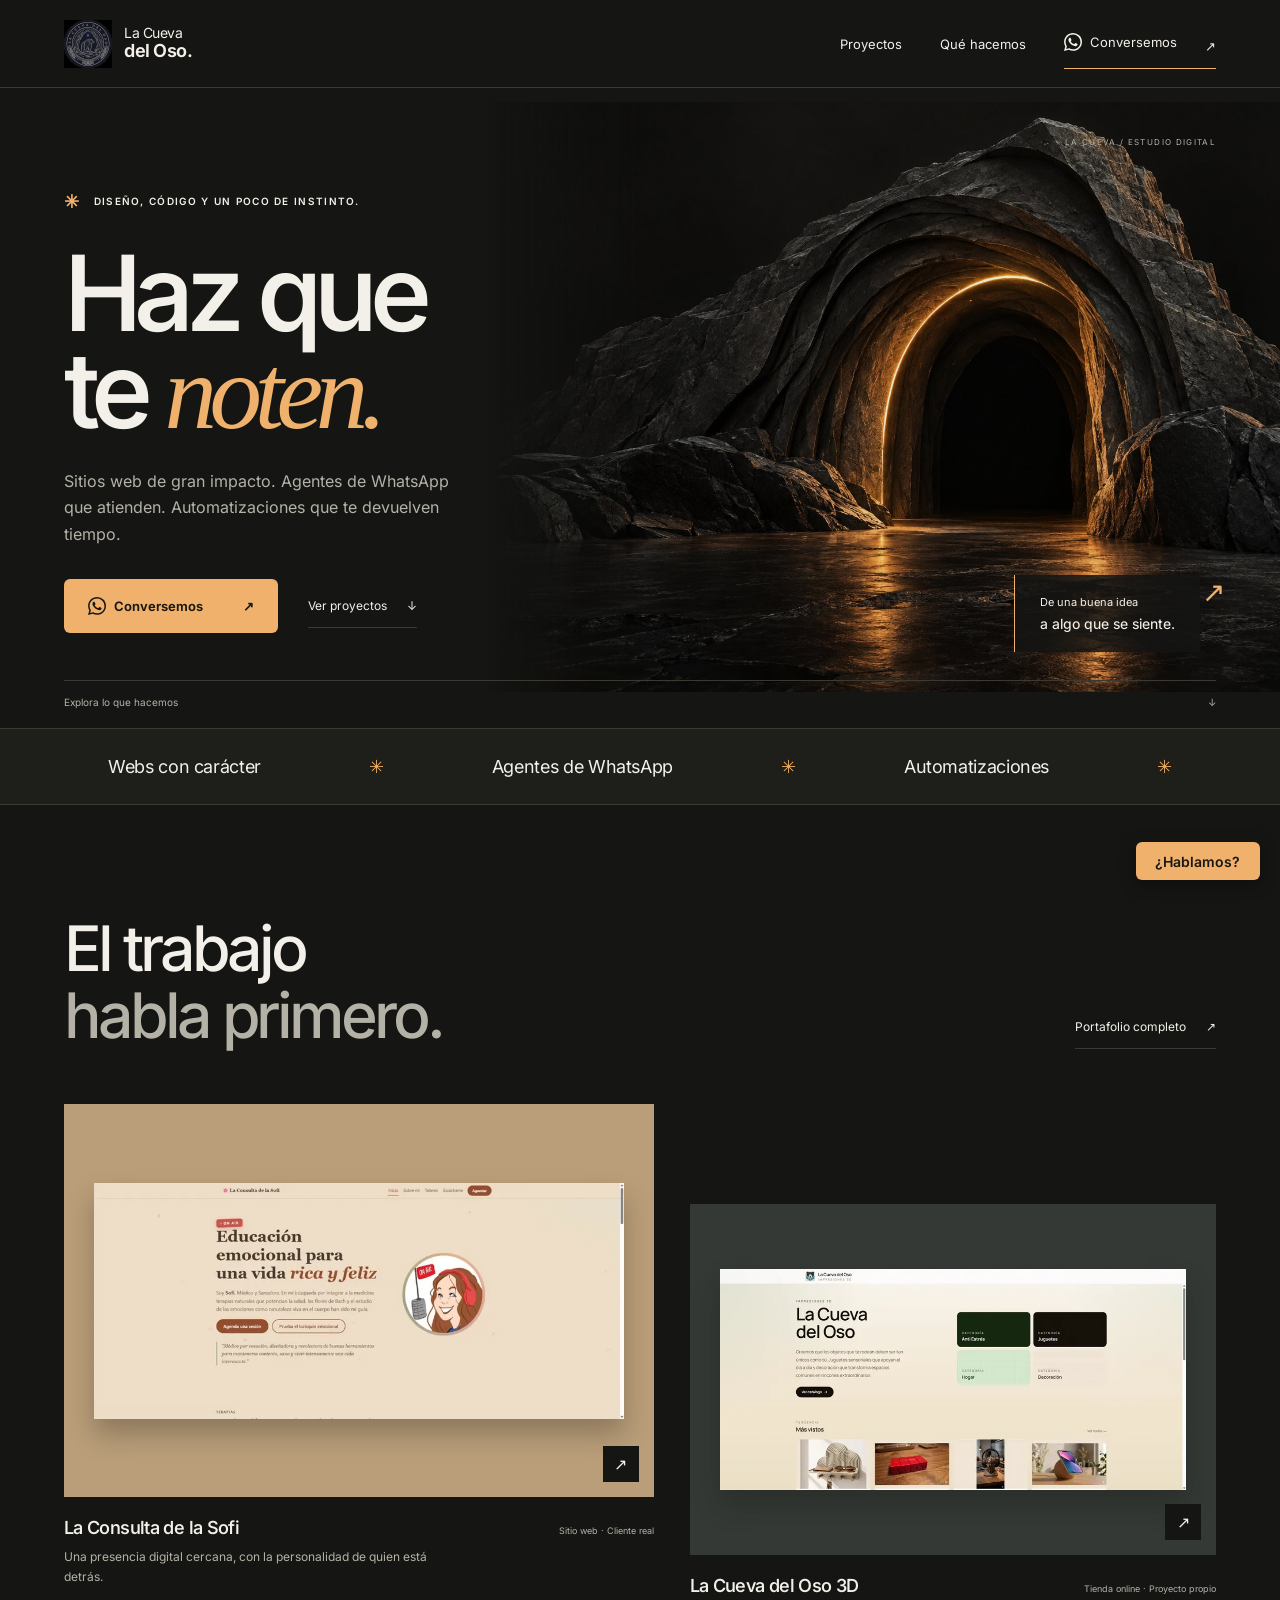
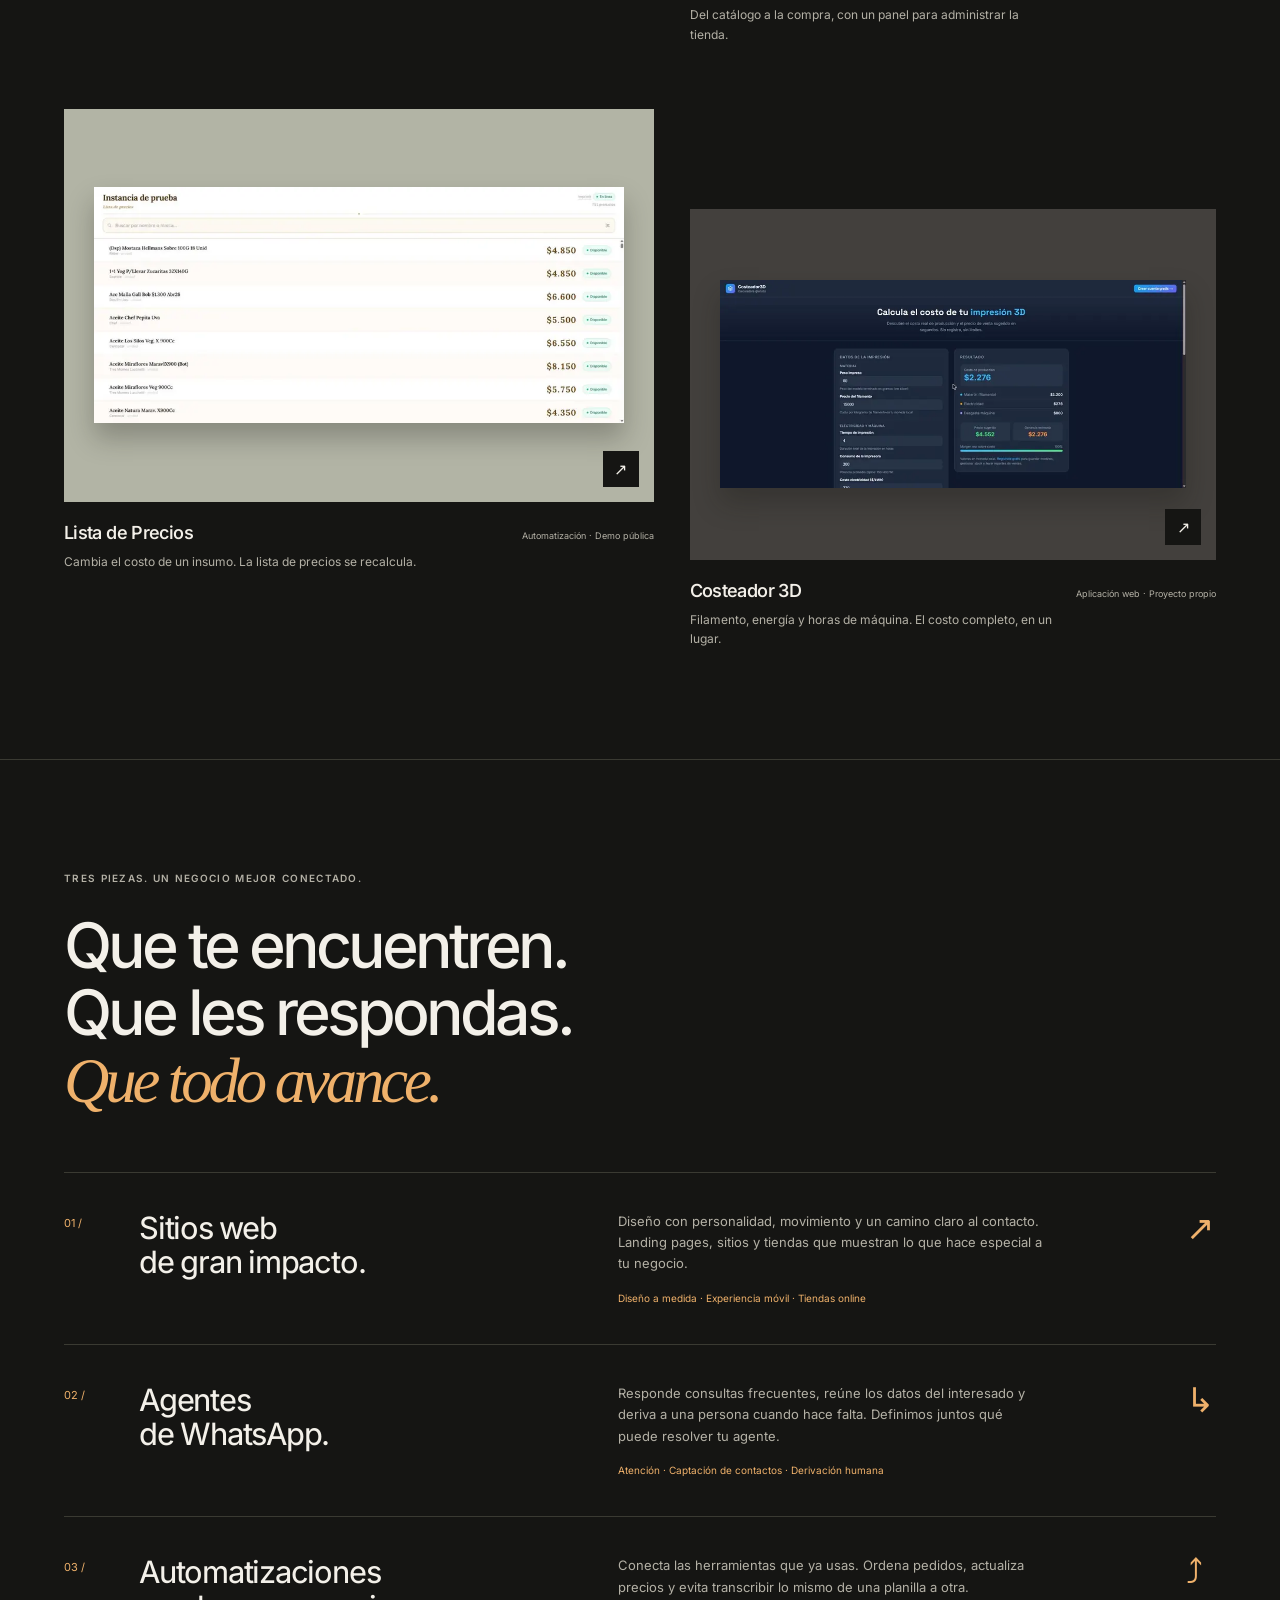
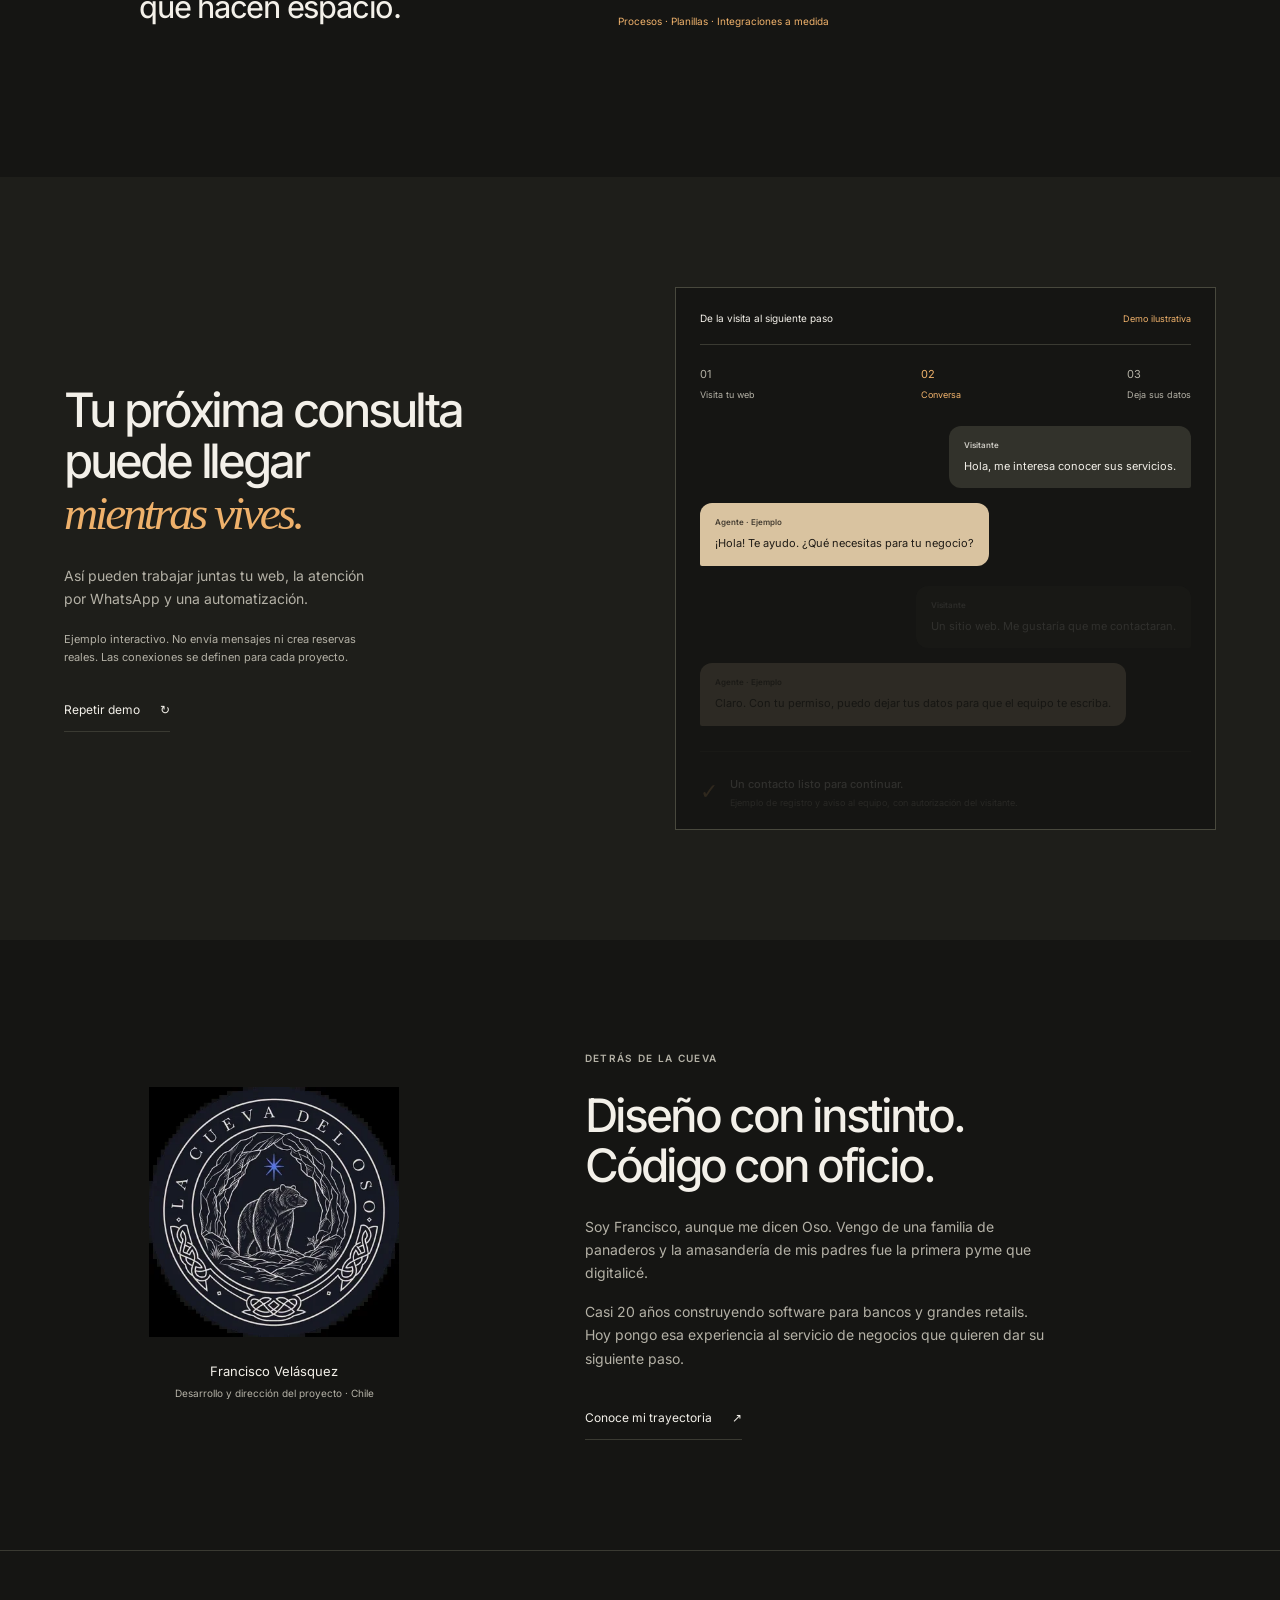
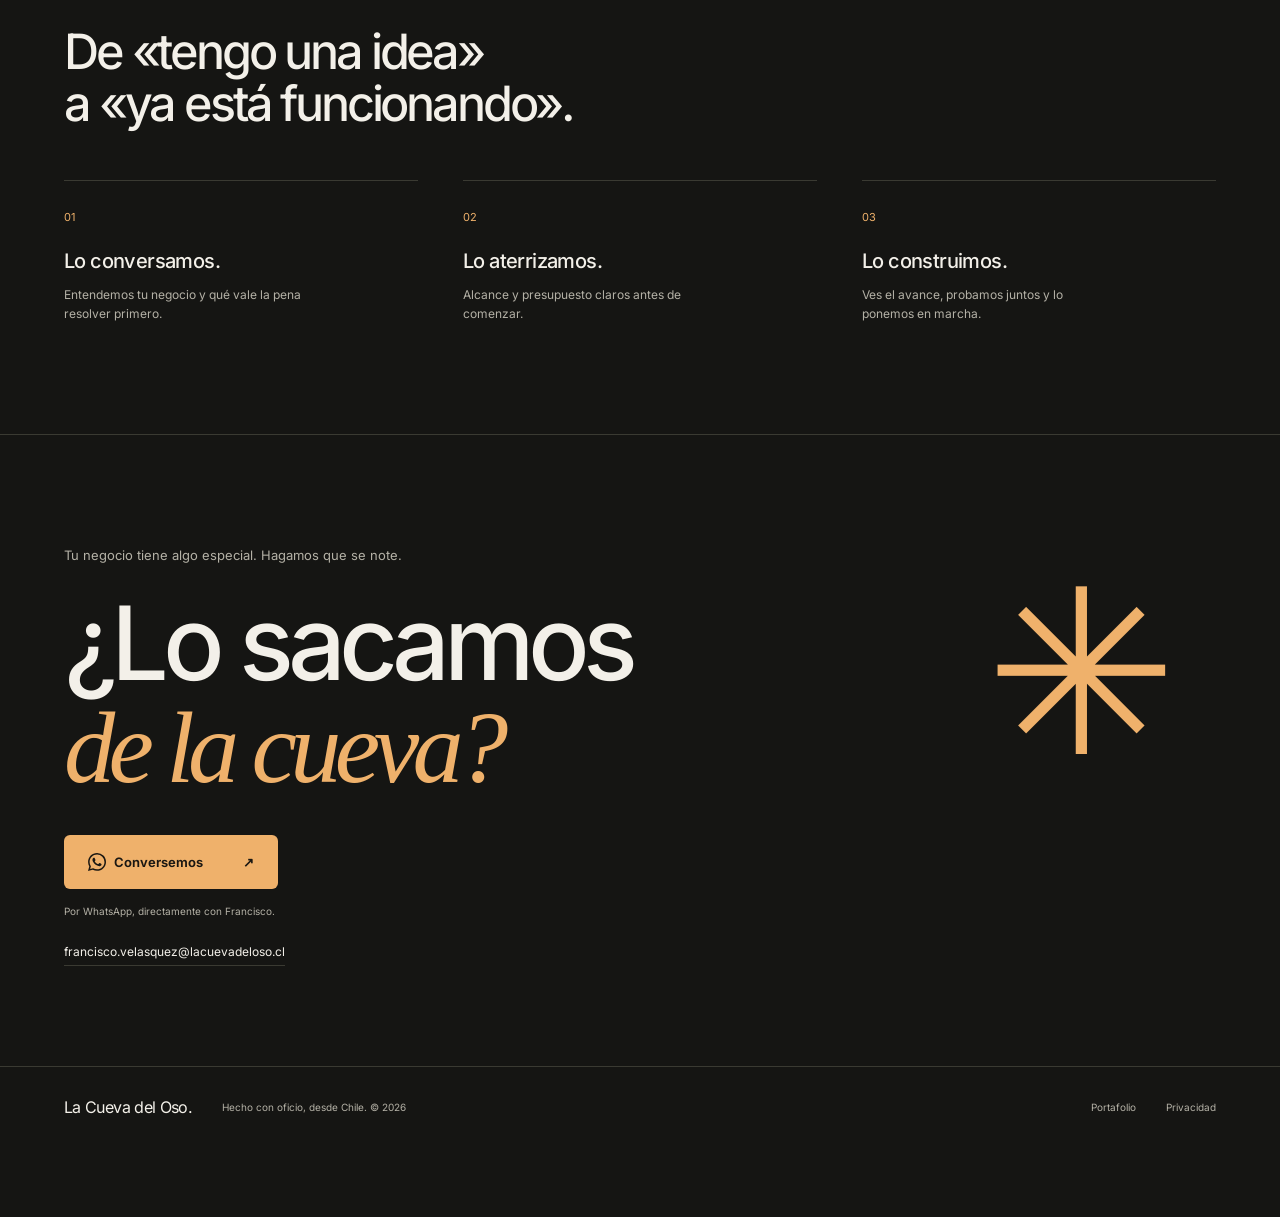
==== commit 82f0f7b2: "Publica nuevo diseno del sitio con contacto por WhatsApp" ====
--- a/index.html
+++ b/index.html
@@ -1,538 +1,109 @@
 <!doctype html>
 <html lang="es">
 <head>
-<meta charset="UTF-8">
-<meta name="viewport" content="width=device-width, initial-scale=1">
-<title>La Cueva del Oso · Páginas web y agentes que responden por ti</title>
-<meta name="description" content="Páginas web, landing pages y agentes de WhatsApp que responden a tus clientes al instante, a cualquier hora. Casi 20 años desarrollando software para bancos y retail, hoy al servicio de tu pyme. Precio cerrado antes de partir.">
-<link rel="icon" href="favicon.svg" type="image/svg+xml">
-<link rel="canonical" href="https://lacuevadeloso.cl/">
-<meta property="og:type" content="website">
-<meta property="og:locale" content="es_CL">
-<meta property="og:site_name" content="La Cueva del Oso">
-<meta property="og:url" content="https://lacuevadeloso.cl/">
-<meta property="og:title" content="La Cueva del Oso · Páginas web y agentes que responden por ti">
-<meta property="og:description" content="Cada consulta que no alcanzas a responder, la responde tu competencia. Hago páginas web y agentes que atienden solos. Precio cerrado antes de partir.">
-<meta property="og:image" content="https://lacuevadeloso.cl/img/og.jpg">
-<meta property="og:image:width" content="1200">
-<meta property="og:image:height" content="630">
-<meta name="twitter:card" content="summary_large_image">
-<link rel="preload" href="fonts/inter-latin.woff2" as="font" type="font/woff2" crossorigin>
-<link rel="stylesheet" href="assets/site.css">
-<script type="application/ld+json">
-{
-  "@context": "https://schema.org",
-  "@graph": [
-    {
-      "@type": "ProfessionalService",
-      "@id": "https://lacuevadeloso.cl/#organization",
-      "name": "La Cueva del Oso",
-      "url": "https://lacuevadeloso.cl/",
-      "image": "https://lacuevadeloso.cl/img/og.jpg",
-      "logo": "https://lacuevadeloso.cl/brand/logo-avatar-512.webp",
-      "description": "Páginas web, landing pages y agentes de WhatsApp que responden a tus clientes al instante, a cualquier hora. Casi 20 años desarrollando software para bancos y retail, hoy al servicio de tu pyme. Precio cerrado antes de partir.",
-      "email": "francisco.velasquez@lacuevadeloso.cl",
-      "telephone": "+56957141786",
-      "areaServed": { "@type": "Country", "name": "Chile" },
-      "founder": { "@id": "https://lacuevadeloso.cl/#francisco" },
-      "makesOffer": [
-        {
-          "@type": "Offer",
-          "itemOffered": {
-            "@type": "Service",
-            "name": "Landing pages",
-            "description": "Una sola página pensada para convertir al visitante en contacto: carga rápida en celular, un camino claro al botón de contacto y lista para pautar en Google o Instagram."
-          }
-        },
-        {
-          "@type": "Offer",
-          "itemOffered": {
-            "@type": "Service",
-            "name": "Páginas web y tiendas online",
-            "description": "Sitios nuevos, rediseños, tiendas online con catálogo y carro, y catálogos de precios que se actualizan solos cuando cambian tus costos."
-          }
-        },
-        {
-          "@type": "Offer",
-          "itemOffered": {
-            "@type": "Service",
-            "name": "Agentes de WhatsApp",
-            "description": "Un agente que responde en segundos las consultas frecuentes a cualquier hora, agenda hora, toma pedidos y te deja los datos del interesado ordenados en una planilla o en tu CRM."
-          }
-        },
-        {
-          "@type": "Offer",
-          "itemOffered": {
-            "@type": "Service",
-            "name": "Automatización del trabajo repetitivo",
-            "description": "Presupuestos que se arman solos, listas de precios que se recalculan cuando sube un insumo, pedidos que caen ordenados sin transcribir a mano."
-          }
-        }
-      ]
-    },
-    {
-      "@type": "Person",
-      "@id": "https://lacuevadeloso.cl/#francisco",
-      "name": "Francisco Velásquez",
-      "email": "francisco.velasquez@lacuevadeloso.cl",
-      "worksFor": { "@id": "https://lacuevadeloso.cl/#organization" },
-      "sameAs": [ "https://www.linkedin.com/in/francisco-velasquez-9a853128/" ],
-      "jobTitle": "Desarrollador de software y líder técnico",
-      "description": "Casi 20 años desarrollando software, la mayor parte como líder técnico en sistemas de alta demanda de bancos y grandes retails de Chile. Hoy construye páginas web y agentes de atención con IA para pymes chilenas."
-    },
-    {
-      "@type": "FAQPage",
-      "mainEntity": [
-        {
-          "@type": "Question",
-          "name": "¿Qué tipo de negocios trabajan contigo?",
-          "acceptedAnswer": { "@type": "Answer", "text": "Pymes chilenas que ya funcionan y están perdiendo clientes por no alcanzar a responder, o perdiendo horas en tareas que se pueden automatizar. El mismo tipo de negocio que la amasandería de mi familia, que fue la primera que digitalicé." }
-        },
-        {
-          "@type": "Question",
-          "name": "¿Cuál es la diferencia entre una landing page y un sitio web?",
-          "acceptedAnswer": { "@type": "Answer", "text": "Una landing es una sola página con un solo objetivo: que el que llega te escriba, reserve o compre. Es lo que conviene si vas a pautar en Google o Instagram. Un sitio web tiene varias páginas y sirve cuando necesitas mostrar catálogo, servicios y contenido. Y si además vendes online, hago la tienda completa, con carro y panel para administrarla tú." }
-        },
-        {
-          "@type": "Question",
-          "name": "¿El agente de WhatsApp responde como robot?",
-          "acceptedAnswer": { "@type": "Answer", "text": "No. Se escribe con las palabras de tu negocio y responde en segundos, a cualquier hora. El globo de conversación de este mismo sitio es un agente hecho por mí: pruébalo antes de contratar nada." }
-        },
-        {
-          "@type": "Question",
-          "name": "¿Qué pasa si el agente no sabe la respuesta?",
-          "acceptedAnswer": { "@type": "Answer", "text": "No inventa. Toma los datos de la persona, te avisa y te deja el contacto ordenado para que respondas tú. Un cliente que espera tu respuesta es infinitamente mejor que uno al que le dieron una respuesta equivocada." }
-        },
-        {
-          "@type": "Question",
-          "name": "¿Hacen agentes de voz?",
-          "acceptedAnswer": { "@type": "Answer", "text": "Los estoy montando, todavía no los vendo. Cuando estén probados de verdad los ofrezco, no antes. Si te interesa esa parte, avísame y te aviso cuando esté listo." }
-        },
-        {
-          "@type": "Question",
-          "name": "¿Cuánto se demora un proyecto?",
-          "acceptedAnswer": { "@type": "Answer", "text": "Días, no meses. Conversamos qué necesitas, te paso presupuesto cerrado y lo construyo rápido, sin ciclos largos de agencia." }
-        },
-        {
-          "@type": "Question",
-          "name": "¿Cómo cobras?",
-          "acceptedAnswer": { "@type": "Answer", "text": "Presupuesto cerrado por proyecto, no por hora, y sin mensualidad obligatoria. Si más adelante quieres que te mantenga el sitio o el agente al día, es una opción aparte." }
-        },
-        {
-          "@type": "Question",
-          "name": "¿El sitio queda mío o dependo de ti después?",
-          "acceptedAnswer": { "@type": "Answer", "text": "Queda tuyo. El precio se cierra antes de partir y no quedas dependiendo de nadie después: la mantención, si la quieres, es un servicio aparte y opcional." }
-        }
-      ]
-    }
-  ]
-}
-</script>
+  <meta charset="UTF-8">
+  <meta name="viewport" content="width=device-width, initial-scale=1">
+  <meta name="robots" content="index, follow">
+  <meta name="theme-color" content="#151513">
+  <title>La Cueva del Oso · Webs de impacto, WhatsApp y automatizaciones</title>
+  <meta name="description" content="Sitios web con personalidad, agentes de WhatsApp y automatizaciones para tu negocio. Diseño y desarrollo por Francisco Velásquez, Chile.">
+  <link rel="icon" href="favicon.svg" type="image/svg+xml">
+  <link rel="preload" href="fonts/inter-latin.woff2" as="font" type="font/woff2" crossorigin>
+  <link rel="stylesheet" href="assets/site.css">
+  <script src="assets/site.js" defer></script>
+<link rel="stylesheet" href="assets/pages.css">
+<script src="bot/bot.js" defer></script>
 </head>
 <body>
-<a class="skip-link" href="#contenido">Saltar al contenido</a>
+  <a class="skip" href="#contenido">Saltar al contenido</a>
+  <header class="header">
+    <a class="brand" href="index.html" aria-label="La Cueva del Oso, inicio">
+      <img src="brand/logo-avatar-512.webp" width="48" height="48" alt="">
+      <span>La Cueva<br><strong>del Oso.</strong></span>
+    </a>
+    <nav aria-label="Principal">
+      <a href="#trabajos">Proyectos</a><a href="#servicios">Qué hacemos</a><a class="nav-contact" href="#contacto"><span class="contact-label"><svg class="whatsapp-icon" xmlns="http://www.w3.org/2000/svg" viewBox="0 0 24 24" width="18" height="18" fill="currentColor" aria-hidden="true" focusable="false"><path d="M20.52 3.48A11.91 11.91 0 0 0 12.04 0C5.46 0 .1 5.35.1 11.93c0 2.1.55 4.15 1.6 5.96L0 24l6.26-1.64a11.93 11.93 0 0 0 5.77 1.47h.01C18.62 23.83 24 18.48 24 11.9c0-3.19-1.24-6.18-3.48-8.42ZM12.04 21.8h-.01a9.9 9.9 0 0 1-5.05-1.38l-.36-.21-3.72.98.99-3.63-.24-.37a9.88 9.88 0 0 1-1.51-5.26c0-5.47 4.45-9.91 9.92-9.91a9.84 9.84 0 0 1 7.01 2.9 9.83 9.83 0 0 1 2.9 7.01c0 5.47-4.46 9.87-9.93 9.87Zm5.44-7.42c-.3-.15-1.77-.87-2.04-.97-.28-.1-.48-.15-.68.15-.2.3-.77.97-.95 1.17-.17.2-.35.22-.65.07-.3-.15-1.26-.46-2.4-1.48-.89-.79-1.49-1.77-1.66-2.07-.18-.3-.02-.46.13-.61.13-.13.3-.35.45-.52.15-.18.2-.3.3-.5.1-.2.05-.37-.03-.52-.07-.15-.67-1.62-.92-2.22-.24-.58-.49-.5-.67-.51h-.57c-.2 0-.52.07-.8.37-.27.3-1.04 1.02-1.04 2.49s1.07 2.89 1.22 3.09c.15.2 2.1 3.2 5.09 4.49.71.31 1.27.49 1.7.63.71.22 1.36.19 1.87.11.57-.08 1.77-.72 2.02-1.42.25-.7.25-1.3.17-1.42-.07-.13-.27-.2-.57-.35Z"/></svg>Conversemos</span> <span aria-hidden="true">↗</span></a>
+    </nav>
+  </header>
 
-<header class="site">
-  <div class="wrap site-bar">
-    <a class="brand" href="/" aria-label="La Cueva del Oso, inicio">
-      <img class="brand-mark" src="img/logo-oso.svg" alt="" width="36" height="36" decoding="async">
-      <span class="brand-name">La Cueva del Oso</span>
-    </a>
-    <nav class="site-nav" aria-label="Principal">
-      <ul>
-        <li><a href="#servicios">Servicios</a></li>
-        <li><a href="#trabajos">Trabajos</a></li>
-        <li><a href="portafolio.html">Portafolio</a></li>
-        <li><a href="#quien-soy">Quién soy</a></li>
-        <li><a href="#faq">Preguntas</a></li>
-        <li><a href="#contacto">Contacto</a></li>
-      </ul>
-    </nav>
-  </div>
-</header>
+  <main id="contenido">
+    <section class="hero" aria-labelledby="hero-title">
+      <div class="hero-copy">
+        <p class="eyebrow"><span class="tiny-star" aria-hidden="true">✳</span> Diseño, código y un poco de instinto.</p>
+        <h1 id="hero-title">Haz que<br>te <em>noten.</em></h1>
+        <p class="hero-description">Sitios web de gran impacto. Agentes de WhatsApp que atienden. Automatizaciones que te devuelven tiempo.</p>
+        <div class="actions"><a class="button" href="#contacto"><span class="contact-label"><svg class="whatsapp-icon" xmlns="http://www.w3.org/2000/svg" viewBox="0 0 24 24" width="18" height="18" fill="currentColor" aria-hidden="true" focusable="false"><path d="M20.52 3.48A11.91 11.91 0 0 0 12.04 0C5.46 0 .1 5.35.1 11.93c0 2.1.55 4.15 1.6 5.96L0 24l6.26-1.64a11.93 11.93 0 0 0 5.77 1.47h.01C18.62 23.83 24 18.48 24 11.9c0-3.19-1.24-6.18-3.48-8.42ZM12.04 21.8h-.01a9.9 9.9 0 0 1-5.05-1.38l-.36-.21-3.72.98.99-3.63-.24-.37a9.88 9.88 0 0 1-1.51-5.26c0-5.47 4.45-9.91 9.92-9.91a9.84 9.84 0 0 1 7.01 2.9 9.83 9.83 0 0 1 2.9 7.01c0 5.47-4.46 9.87-9.93 9.87Zm5.44-7.42c-.3-.15-1.77-.87-2.04-.97-.28-.1-.48-.15-.68.15-.2.3-.77.97-.95 1.17-.17.2-.35.22-.65.07-.3-.15-1.26-.46-2.4-1.48-.89-.79-1.49-1.77-1.66-2.07-.18-.3-.02-.46.13-.61.13-.13.3-.35.45-.52.15-.18.2-.3.3-.5.1-.2.05-.37-.03-.52-.07-.15-.67-1.62-.92-2.22-.24-.58-.49-.5-.67-.51h-.57c-.2 0-.52.07-.8.37-.27.3-1.04 1.02-1.04 2.49s1.07 2.89 1.22 3.09c.15.2 2.1 3.2 5.09 4.49.71.31 1.27.49 1.7.63.71.22 1.36.19 1.87.11.57-.08 1.77-.72 2.02-1.42.25-.7.25-1.3.17-1.42-.07-.13-.27-.2-.57-.35Z"/></svg>Conversemos</span> <span aria-hidden="true">↗</span></a><a class="text-link" href="#trabajos">Ver proyectos <span aria-hidden="true">↓</span></a></div>
+      </div>
+      <div class="hero-art" aria-hidden="true">
+        <img src="assets/v2/cueva.jpg" width="1536" height="1024" fetchpriority="high" alt="">
+        <span class="art-coordinate">LA CUEVA / ESTUDIO DIGITAL</span>
+        <div class="art-note"><span>De una buena idea</span><strong>a algo que se siente.</strong><span class="art-arrow">↗</span></div>
+      </div>
+      <a class="scroll-cue" href="#trabajos"><span>Explora lo que hacemos</span><span aria-hidden="true">↓</span></a>
+    </section>
 
-<main id="contenido">
+    <div class="service-strip" aria-label="Nuestros servicios"><span>Webs con carácter</span><span aria-hidden="true">✳</span><span>Agentes de WhatsApp</span><span aria-hidden="true">✳</span><span>Automatizaciones</span><span aria-hidden="true">✳</span></div>
 
-  <section class="hero">
-    <div class="wrap">
-      <img class="hero-sello" src="brand/logo-avatar-512.webp" width="384" height="384" alt="" aria-hidden="true" loading="eager" decoding="async">
-      <h1>Cada consulta que no alcanzas a responder, la responde tu competencia.</h1>
-      <p class="lede">Tu negocio ya funciona. Hago páginas web y agentes que atienden solos, para que ninguna consulta se enfríe esperando y el día deje de irse en lo mismo de siempre.</p>
-      <div class="btn-row">
-        <a class="btn btn-primary" href="#contacto">Cuéntame qué necesitas</a>
-        <a class="btn btn-ghost" href="#trabajos">Ver trabajos</a>
+    <section class="projects section" id="trabajos" aria-labelledby="projects-title">
+      <div class="section-top"><h2 id="projects-title" data-reveal>El trabajo<br><span class="muted">habla primero.</span></h2><a class="text-link" href="portafolio.html">Portafolio completo <span aria-hidden="true">↗</span></a></div>
+      <div class="project-grid">
+        <a class="project project-feature" href="proyectos/la-consulta-de-la-sofi.html" data-reveal>
+          <div class="project-image sofi"><img src="img/proyectos/la-consulta-de-la-sofi/hero.webp" width="900" height="401" loading="lazy" alt="Portada de La Consulta de la Sofi, con diseño cálido e ilustración de Sofía"><span class="project-open" aria-hidden="true">↗</span></div>
+          <div class="project-caption"><h3>La Consulta de la Sofi</h3><span>Sitio web · Cliente real</span></div>
+          <p>Una presencia digital cercana, con la personalidad de quien está detrás.</p>
+        </a>
+        <a class="project project-offset" href="proyectos/tienda-3d.html" data-reveal>
+          <div class="project-image tienda"><img src="img/tienda3d.webp" width="900" height="427" loading="lazy" alt="Captura real de la Tienda La Cueva del Oso 3D"><span class="project-open" aria-hidden="true">↗</span></div>
+          <div class="project-caption"><h3>La Cueva del Oso 3D</h3><span>Tienda online · Proyecto propio</span></div>
+          <p>Del catálogo a la compra, con un panel para administrar la tienda.</p>
+        </a>
+        <a class="project" href="proyectos/lista-de-precios.html" data-reveal>
+          <div class="project-image precios"><img src="img/proyectos/lista-de-precios/kiosco-lista-completa.webp" width="900" height="401" loading="lazy" alt="Lista de precios digital de una amasandería"><span class="project-open" aria-hidden="true">↗</span></div>
+          <div class="project-caption"><h3>Lista de Precios</h3><span>Automatización · Demo pública</span></div>
+          <p>Cambia el costo de un insumo. La lista de precios se recalcula.</p>
+        </a>
+        <a class="project project-offset" href="portafolio.html#costeador-3d" data-reveal>
+          <div class="project-image costeador"><img src="img/costeador3d.webp" width="900" height="401" loading="lazy" alt="Interfaz real de Costeador 3D para calcular costos de impresión"><span class="project-open" aria-hidden="true">↗</span></div>
+          <div class="project-caption"><h3>Costeador 3D</h3><span>Aplicación web · Proyecto propio</span></div>
+          <p>Filamento, energía y horas de máquina. El costo completo, en un lugar.</p>
+        </a>
       </div>
-    </div>
-  </section>
+    </section>
 
-  <section id="problema" class="section reveal">
-    <div class="wrap">
-      <div class="section-head">
-        <h2>Dónde se te van los clientes</h2>
-        <p class="section-sub">No es que el negocio esté malo. Es que el cliente de hoy no espera.</p>
+    <section class="services section" id="servicios" aria-labelledby="services-title">
+      <p class="eyebrow">Tres piezas. Un negocio mejor conectado.</p>
+      <h2 id="services-title" data-reveal>Que te encuentren.<br>Que les respondas.<br><em>Que todo avance.</em></h2>
+      <div class="service-rows">
+        <article data-reveal><span class="number">01 /</span><h3>Sitios web<br>de gran impacto.</h3><div><p>Diseño con personalidad, movimiento y un camino claro al contacto. Landing pages, sitios y tiendas que muestran lo que hace especial a tu negocio.</p><span class="service-detail">Diseño a medida · Experiencia móvil · Tiendas online</span></div><span class="service-symbol" aria-hidden="true">↗</span></article>
+        <article data-reveal><span class="number">02 /</span><h3>Agentes<br>de WhatsApp.</h3><div><p>Responde consultas frecuentes, reúne los datos del interesado y deriva a una persona cuando hace falta. Definimos juntos qué puede resolver tu agente.</p><span class="service-detail">Atención · Captación de contactos · Derivación humana</span></div><span class="service-symbol" aria-hidden="true">↳</span></article>
+        <article data-reveal><span class="number">03 /</span><h3>Automatizaciones<br>que hacen espacio.</h3><div><p>Conecta las herramientas que ya usas. Ordena pedidos, actualiza precios y evita transcribir lo mismo de una planilla a otra.</p><span class="service-detail">Procesos · Planillas · Integraciones a medida</span></div><span class="service-symbol" aria-hidden="true">⤴</span></article>
       </div>
-      <div class="principios">
-        <div class="principio card">
-          <span class="principio-n" aria-hidden="true">01</span>
-          <h3>La consulta de las 21:40.</h3>
-          <p>Alguien pregunta precio un viernes en la noche. Le respondes el lunes en la mañana. Para entonces ya compró en otra parte, y tú nunca vas a saber que ese cliente existió.</p>
+    </section>
+
+    <section class="demo section" id="demo" aria-labelledby="demo-title">
+      <div class="demo-intro" data-reveal><h2 id="demo-title">Tu próxima consulta<br>puede llegar<br><em>mientras vives.</em></h2><p>Así pueden trabajar juntas tu web, la atención por WhatsApp y una automatización.</p><p class="demo-disclaimer">Ejemplo interactivo. No envía mensajes ni crea reservas reales. Las conexiones se definen para cada proyecto.</p><button class="text-link replay" type="button" hidden>Repetir demo <span aria-hidden="true">↻</span></button></div>
+      <div class="demo-stage" data-reveal>
+        <div class="demo-heading"><span>De la visita al siguiente paso</span><span class="demo-label">Demo ilustrativa</span></div>
+        <ol class="flow" aria-label="Pasos del ejemplo"><li class="active" aria-current="step"><span>01</span> Visita tu web</li><li><span>02</span> Conversa</li><li><span>03</span> Deja sus datos</li></ol>
+        <div class="conversation" aria-label="Conversación de ejemplo">
+          <p class="message from-client" data-message="0"><span>Visitante</span>Hola, me interesa conocer sus servicios.</p>
+          <p class="message from-agent" data-message="1"><span>Agente · Ejemplo</span>¡Hola! Te ayudo. ¿Qué necesitas para tu negocio?</p>
+          <p class="message from-client" data-message="2"><span>Visitante</span>Un sitio web. Me gustaría que me contactaran.</p>
+          <p class="message from-agent" data-message="3"><span>Agente · Ejemplo</span>Claro. Con tu permiso, puedo dejar tus datos para que el equipo te escriba.</p>
         </div>
-        <div class="principio card">
-          <span class="principio-n" aria-hidden="true">02</span>
-          <h3>Las mismas cinco preguntas, veinte veces al día.</h3>
-          <p>Horario, dirección, si tienes stock, cuánto sale, si despachas. Cada una te saca de lo que estabas haciendo, y ninguna necesitaba que fueras tú quien la contestara.</p>
-        </div>
-        <div class="principio card">
-          <span class="principio-n" aria-hidden="true">03</span>
-          <h3>Te buscan y no te encuentran.</h3>
-          <p>O te encuentran con un perfil sin precios y un sitio que se ve de hace diez años. El que busca no averigua más: hace clic en el siguiente resultado.</p>
-        </div>
+        <div class="demo-result"><span class="result-icon" aria-hidden="true">✓</span><div><strong>Un contacto listo para continuar.</strong><p>Ejemplo de registro y aviso al equipo, con autorización del visitante.</p></div></div>
       </div>
-    </div>
-  </section>
+    </section>
 
-  <section id="servicios" class="section reveal">
-    <div class="wrap">
-      <div class="section-head">
-        <h2>Qué hago</h2>
-        <p class="section-sub">Cuatro formas de atacar lo mismo: que el cliente que ya te estaba buscando no se te escape.</p>
-      </div>
-      <div class="servicios">
-        <div class="servicio-bloque card">
-          <span class="eyebrow">Uno</span>
-          <h3>Landing page</h3>
-          <p class="servicio-que">Una sola página con un solo objetivo: que el que llega te escriba, reserve o compre.</p>
-          <ul>
-            <li>Rápida en celular, que es donde te van a mirar.</li>
-            <li>Un camino claro al botón de contacto, sin menús que distraigan.</li>
-            <li>Lista para pautar en Google o Instagram sin quemar presupuesto.</li>
-            <li>Textos que hablan de lo que el cliente gana, no de lo que tú vendes.</li>
-          </ul>
-          <p class="servicio-resultado"><strong>Lo que ganas:</strong> dejas de mandar gente a un perfil de Instagram y la mandas a un lugar que cierra.</p>
-        </div>
-        <div class="servicio-bloque card">
-          <span class="eyebrow">Dos</span>
-          <h3>Sitio web y tienda online</h3>
-          <p class="servicio-que">Tu negocio completo en internet, con la cara que corresponde a lo que ya haces bien.</p>
-          <ul>
-            <li>Sitio nuevo desde cero o rediseño sobre lo que ya tienes.</li>
-            <li>Tiendas online con catálogo, carro y panel para administrarla tú.</li>
-            <li>Catálogos de precios que se recalculan solos cuando sube un insumo.</li>
-            <li>Preparado para que Google te encuentre y te muestre.</li>
-          </ul>
-          <p class="servicio-resultado"><strong>Lo que ganas:</strong> el que te busca encuentra precios, horarios y cómo contactarte, sin tener que preguntarte a ti.</p>
-        </div>
-        <div class="servicio-bloque card">
-          <span class="eyebrow">Tres</span>
-          <h3>Agente de WhatsApp</h3>
-          <p class="servicio-que">Alguien que contesta en segundos, a las 21:40 de un viernes y el domingo también.</p>
-          <ul>
-            <li>Responde las consultas frecuentes con las palabras de tu negocio.</li>
-            <li>Agenda hora y toma pedidos sin que tú intervengas.</li>
-            <li>Te deja el nombre y el teléfono del interesado ordenados en una planilla o en tu CRM.</li>
-            <li>Cuando no sabe algo, no inventa: te lo pasa a ti con el contexto listo.</li>
-          </ul>
-          <p class="servicio-resultado"><strong>Lo que ganas:</strong> ninguna consulta se enfría esperando, y las que sí valen tu tiempo llegan filtradas.</p>
-        </div>
-        <div class="servicio-bloque card">
-          <span class="eyebrow">Cuatro · en construcción</span>
-          <h3>Agente de voz</h3>
-          <p class="servicio-que">Lo mismo que el agente de WhatsApp, pero contestando el teléfono cuando tienes las manos ocupadas.</p>
-          <ul>
-            <li>Atiende la llamada, responde lo frecuente y agenda.</li>
-            <li>Te deja el mensaje transcrito y ordenado.</li>
-            <li>Deriva a un humano cuando la conversación lo pide.</li>
-          </ul>
-          <p class="servicio-resultado"><strong>Todavía no lo vendo:</strong> lo estoy montando y lo voy a ofrecer cuando esté probado de verdad, no antes. Si te interesa, avísame y te aviso cuando esté listo.</p>
-        </div>
-      </div>
-    </div>
-  </section>
+    <section id="quien-soy" class="about section" aria-labelledby="about-title">
+      <div class="about-brand" data-reveal><img src="brand/logo-avatar-512.webp" width="384" height="384" loading="lazy" alt="Sello de La Cueva del Oso"><p>Francisco Velásquez<br><span>Desarrollo y dirección del proyecto · Chile</span></p></div>
+      <div class="about-copy" data-reveal><p class="eyebrow">Detrás de la cueva</p><h2 id="about-title">Diseño con instinto.<br>Código con oficio.</h2><p>Soy Francisco, aunque me dicen Oso. Vengo de una familia de panaderos y la amasandería de mis padres fue la primera pyme que digitalicé.</p><p>Casi 20 años construyendo software para bancos y grandes retails. Hoy pongo esa experiencia al servicio de negocios que quieren dar su siguiente paso.</p><a class="text-link" href="https://www.linkedin.com/in/francisco-velasquez-9a853128/" target="_blank" rel="noopener">Conoce mi trayectoria <span aria-hidden="true">↗</span></a></div>
+    </section>
 
-  <section id="por-que-yo" class="section reveal">
-    <div class="wrap">
-      <div class="section-head">
-        <h2>Por qué yo y no una agencia</h2>
-        <p class="section-sub">Porque no aprendí a programar el año pasado.</p>
-      </div>
-      <div class="principios">
-        <div class="principio card">
-          <span class="principio-n" aria-hidden="true">01</span>
-          <h3>Casi 20 años escribiendo software.</h3>
-          <p>La mayor parte como líder técnico: decidiendo cómo se construye y respondiendo cuando algo se cae. No soy un principiante con una herramienta de IA, soy un senior que la estudió en serio.</p>
-        </div>
-        <div class="principio card">
-          <span class="principio-n" aria-hidden="true">02</span>
-          <h3>Sistemas que no se pueden caer.</h3>
-          <p>Bancos y grandes retails. Plataformas con miles de personas usándolas al mismo tiempo, donde caerse no es una opción y cada peso tiene que cuadrar.</p>
-        </div>
-        <div class="principio card">
-          <span class="principio-n" aria-hidden="true">03</span>
-          <h3>Esa misma vara, a tu tamaño.</h3>
-          <p>Lo que en un banco es obligatorio (que aguante, que los datos estén bien, que se pueda arreglar rápido) acá lo tienes sin pagar precio de banco. Y hablas conmigo, no con un ejecutivo de cuenta que le pasa el recado a un practicante.</p>
-        </div>
-      </div>
-      <p class="section-sub">Nada de esto es un currículum inventado: <a href="https://www.linkedin.com/in/francisco-velasquez-9a853128/" target="_blank" rel="noopener">revisa mi trayectoria en LinkedIn</a>.</p>
-    </div>
-  </section>
+    <section class="process section" aria-labelledby="process-title"><h2 id="process-title" data-reveal>De «tengo una idea»<br>a «ya está funcionando».</h2><ol><li data-reveal><span>01</span><h3>Lo conversamos.</h3><p>Entendemos tu negocio y qué vale la pena resolver primero.</p></li><li data-reveal><span>02</span><h3>Lo aterrizamos.</h3><p>Alcance y presupuesto claros antes de comenzar.</p></li><li data-reveal><span>03</span><h3>Lo construimos.</h3><p>Ves el avance, probamos juntos y lo ponemos en marcha.</p></li></ol></section>
 
-  <section class="section reveal">
-    <div class="wrap">
-      <h2 class="eyebrow">Cómo pienso esto</h2>
-      <div class="principios">
-        <div class="principio card">
-          <span class="principio-n" aria-hidden="true">01</span>
-          <h3>No te vendo lo que no necesitas.</h3>
-          <p>Si tu tienda ya funciona, no te cambio de plataforma. Cambio la ropa, no la casa.</p>
-        </div>
-        <div class="principio card">
-          <span class="principio-n" aria-hidden="true">02</span>
-          <h3>Precio cerrado antes de partir.</h3>
-          <p>Sabes cuánto cuesta y hasta dónde llega antes de la primera línea de código.</p>
-        </div>
-        <div class="principio card">
-          <span class="principio-n" aria-hidden="true">03</span>
-          <h3>Te queda a ti.</h3>
-          <p>Cuando termino, puedes cambiar textos y fotos sin depender de mí.</p>
-        </div>
-      </div>
-    </div>
-  </section>
-
-  <section id="trabajos" class="section reveal">
-    <div class="wrap">
-      <div class="section-head">
-        <h2>Trabajos</h2>
-        <p class="section-sub">Mis propios negocios son mi banco de pruebas: lo que te ofrezco, primero lo uso yo.</p>
-      </div>
-      <ol class="work-list">
-        <li class="work-item card">
-          <a class="work-card-link" href="portafolio.html#costeador-3d" aria-label="Ver proyecto: Costeador 3D">
-            <img class="work-shot" src="img/costeador3d.webp" width="900" height="401" loading="lazy" decoding="async"
-                 alt="">
-            <div class="work-info">
-              <div class="work-head">
-                <span class="work-num">01</span>
-                <h3>Costeador 3D</h3>
-                <span class="work-tag">Proyecto propio</span>
-              </div>
-              <p>Calcula el costo real de una impresión 3D: filamento, luz, horas de máquina, merma.</p>
-            </div>
-          </a>
-        </li>
-        <li class="work-item card">
-          <a class="work-card-link" href="proyectos/lista-de-precios.html" aria-label="Ver proyecto: Lista de Precios (Template)">
-            <img class="work-shot" src="img/proyectos/lista-de-precios/kiosco-lista-completa.webp" width="900" height="401" loading="lazy" decoding="async"
-                 alt="">
-            <div class="work-info">
-              <div class="work-head">
-                <span class="work-num">02</span>
-                <h3>Lista de Precios (Template)</h3>
-                <span class="work-tag">Demo pública</span>
-              </div>
-              <p>Lista real de una amasandería que también vende impresión 3D en tienda. Sube la harina y toda la lista se recalcula sola: actualizar precios pasó de ser una tarea de una vez al mes, vendiendo semanas a precio viejo, a 20 minutos al día con las facturas que van llegando.</p>
-            </div>
-          </a>
-        </li>
-        <li class="work-item card">
-          <a class="work-card-link" href="proyectos/la-consulta-de-la-sofi.html" aria-label="Ver proyecto: La Consulta de la Sofi">
-            <img class="work-shot" src="img/proyectos/la-consulta-de-la-sofi/hero.webp" width="900" height="401" loading="lazy" decoding="async"
-                 alt="">
-            <div class="work-info">
-              <div class="work-head">
-                <span class="work-num">03</span>
-                <h3>La Consulta de la Sofi</h3>
-                <span class="work-tag">Cliente real</span>
-              </div>
-              <p>Sitio para Sofía Vera, médico y sanadora: terapia floral con flores de Bach, sanación energética, y talleres y charlas sobre educación emocional.</p>
-            </div>
-          </a>
-        </li>
-        <li class="work-item card">
-          <a class="work-card-link" href="proyectos/tienda-3d.html" aria-label="Ver proyecto: Tienda La Cueva del Oso 3D">
-            <img class="work-shot" src="img/tienda3d.webp" width="900" height="427" loading="lazy" decoding="async"
-                 alt="">
-            <div class="work-info">
-              <div class="work-head">
-                <span class="work-num">04</span>
-                <h3>Tienda La Cueva del Oso 3D</h3>
-                <span class="work-tag">Proyecto propio</span>
-              </div>
-              <p>Catálogo, carro y panel de administración. En producción, con dominio propio, la hice y la opero yo.</p>
-            </div>
-          </a>
-        </li>
-      </ol>
-      <div class="trabajos-cta">
-        <a class="btn btn-ghost" href="portafolio.html">Ver el portafolio completo →</a>
-      </div>
-    </div>
-  </section>
-
-  <section id="quien-soy" class="section reveal">
-    <div class="wrap">
-      <div class="section-head">
-        <h2>Quién soy</h2>
-      </div>
-      <div class="quien">
-        <p>Me dicen Oso desde siempre (el más grande del grupo) y a mi casa, desde donde trabajo, siempre le he dicho la cueva. De ahí el nombre: no salió de una agencia de branding.</p>
-        <p>Vengo de una familia de panaderos: la amasandería de mis padres fue la primera pyme que digitalicé. Antes de eso pasé casi 20 años construyendo sistemas para bancos y grandes retails, algunas de las empresas más grandes de Chile, la mayor parte como líder técnico.</p>
-        <p>Ahí aprendí lo que casi ninguna pyme alcanza a comprar: cómo se hace algo que aguanta un día de venta grande, que no pierde un dato y que se puede arreglar rápido cuando falla. Esa disciplina no se olvida cuando el proyecto es más chico.</p>
-        <p>En 2026 me dediqué a estudiar IA a fondo y decidí emprender. No soy un principiante que aprendió con IA: soy un senior que la estudió en serio, con la seguridad y las buenas prácticas ya incorporadas.</p>
-        <p>Hoy esa experiencia trabaja para negocios como el de mis padres: pymes que ya funcionan, que no dan abasto para contestar todo y que merecen que se note lo que hacen bien.</p>
-      </div>
-    </div>
-  </section>
-
-  <section class="section reveal">
-    <div class="wrap">
-      <div class="section-head">
-        <h2>Cómo trabajo</h2>
-      </div>
-      <div class="pasos">
-        <div class="paso card">
-          <span class="paso-n" aria-hidden="true">01</span>
-          <p>Conversamos qué necesitas de verdad.</p>
-        </div>
-        <div class="paso card">
-          <span class="paso-n" aria-hidden="true">02</span>
-          <p>Te paso un presupuesto cerrado.</p>
-        </div>
-        <div class="paso card">
-          <span class="paso-n" aria-hidden="true">03</span>
-          <p>Lo construyo: días, no meses.</p>
-        </div>
-        <div class="paso card">
-          <span class="paso-n" aria-hidden="true">04</span>
-          <p>Queda funcionando y queda tuyo.</p>
-        </div>
-      </div>
-    </div>
-  </section>
-
-  <section class="section reveal">
-    <div class="wrap">
-      <div class="section-head">
-        <h2>Cómo cobro</h2>
-      </div>
-      <div class="cobro">
-        <p>Presupuesto cerrado por proyecto, no por hora. Sin mensualidad obligatoria.</p>
-        <p>Si más adelante quieres que te mantenga el sitio o la automatización al día, es una opción aparte, nunca una letra chica.</p>
-      </div>
-    </div>
-  </section>
-
-  <section id="faq" class="section reveal">
-    <div class="wrap">
-      <div class="section-head">
-        <h2>Preguntas frecuentes</h2>
-      </div>
-      <div class="faq">
-        <details class="faq-item card">
-          <summary>¿Qué tipo de negocios trabajan contigo?</summary>
-          <p>Pymes chilenas que ya funcionan y están perdiendo clientes por no alcanzar a responder, o perdiendo horas en tareas que se pueden automatizar. El mismo tipo de negocio que la amasandería de mi familia, que fue la primera que digitalicé.</p>
-        </details>
-        <details class="faq-item card">
-          <summary>¿Cuál es la diferencia entre una landing page y un sitio web?</summary>
-          <p>Una landing es una sola página con un solo objetivo: que el que llega te escriba, reserve o compre. Es lo que conviene si vas a pautar en Google o Instagram. Un sitio web tiene varias páginas y sirve cuando necesitas mostrar catálogo, servicios y contenido. Y si además vendes online, hago la tienda completa, con carro y panel para administrarla tú.</p>
-        </details>
-        <details class="faq-item card">
-          <summary>¿El agente de WhatsApp responde como robot?</summary>
-          <p>No. Se escribe con las palabras de tu negocio y responde en segundos, a cualquier hora. El globo de conversación de este mismo sitio es un agente hecho por mí: pruébalo antes de contratar nada.</p>
-        </details>
-        <details class="faq-item card">
-          <summary>¿Qué pasa si el agente no sabe la respuesta?</summary>
-          <p>No inventa. Toma los datos de la persona, te avisa y te deja el contacto ordenado para que respondas tú. Un cliente esperando tu respuesta es mucho mejor que un cliente al que le dieron una respuesta equivocada.</p>
-        </details>
-        <details class="faq-item card">
-          <summary>¿Hacen agentes de voz?</summary>
-          <p>Los estoy montando, todavía no los vendo. Cuando estén probados de verdad los ofrezco, no antes. Si te interesa esa parte, avísame y te aviso cuando esté listo.</p>
-        </details>
-        <details class="faq-item card">
-          <summary>¿Cuánto se demora un proyecto?</summary>
-          <p>Días, no meses. Conversamos qué necesitas, te paso presupuesto cerrado y lo construyo rápido, sin ciclos largos de agencia.</p>
-        </details>
-        <details class="faq-item card">
-          <summary>¿Cómo cobras?</summary>
-          <p>Presupuesto cerrado por proyecto, no por hora, y sin mensualidad obligatoria. Si más adelante quieres que te mantenga el sitio o el agente al día, es una opción aparte.</p>
-        </details>
-        <details class="faq-item card">
-          <summary>¿El sitio queda mío o dependo de ti después?</summary>
-          <p>Queda tuyo. El precio se cierra antes de partir y no quedas dependiendo de nadie después: la mantención, si la quieres, es un servicio aparte y opcional.</p>
-        </details>
-      </div>
-    </div>
-  </section>
-
-  <section id="contacto" class="section reveal">
-    <div class="wrap">
-      <div class="section-head">
-        <h2>Contacto</h2>
-      </div>
-      <div class="contacto-grid">
-        <div class="contacto-links">
-          <div class="btn-row">
-            <a class="btn btn-primary" href="https://wa.me/56957141786?text=Hola%20Francisco%2C%20te%20escribo%20desde%20lacuevadeloso.cl" aria-label="Escribir por WhatsApp a Francisco Velásquez">
-              <svg xmlns="http://www.w3.org/2000/svg" viewBox="0 0 24 24" fill="none" stroke="currentColor" stroke-width="2" stroke-linecap="round" stroke-linejoin="round" aria-hidden="true"><path stroke="none" d="M0 0h24v24H0z" fill="none"/><path d="M3 21l1.65 -3.8a9 9 0 1 1 3.4 2.9l-5.05 .9" /><path d="M9 10a.5 .5 0 0 0 1 0v-1a.5 .5 0 0 0 -1 0v1a5 5 0 0 0 5 5h1a.5 .5 0 0 0 0 -1h-1a.5 .5 0 0 0 0 1" /></svg>
-              WhatsApp
-            </a>
-            <a class="btn btn-ghost" href="mailto:francisco.velasquez@lacuevadeloso.cl" aria-label="Enviar correo a Francisco Velásquez">
-              <svg xmlns="http://www.w3.org/2000/svg" viewBox="0 0 24 24" fill="none" stroke="currentColor" stroke-width="2" stroke-linecap="round" stroke-linejoin="round" aria-hidden="true"><path d="M3 7a2 2 0 0 1 2 -2h14a2 2 0 0 1 2 2v10a2 2 0 0 1 -2 2h-14a2 2 0 0 1 -2 -2v-10" /><path d="M3 7l9 6l9 -6" /></svg>
-              Correo
-            </a>
-          </div>
-          <a class="contacto-link" href="https://www.linkedin.com/in/francisco-velasquez-9a853128/" target="_blank" rel="noopener" aria-label="Ver el perfil de LinkedIn de Francisco Velásquez">
-            <strong>LinkedIn</strong>
-            <span class="detalle">Mi trayectoria, para que la compruebes</span>
-          </a>
-          <a class="contacto-link" href="https://g.page/r/CRR6W3bzLoSgEAI/review" target="_blank" rel="noopener" aria-label="Dejar una reseña en Google">
-            <strong>Reseñas</strong>
-            <span class="detalle">Déjame una reseña en Google</span>
-          </a>
-        </div>
-        <p class="cierre">Escríbeme y te digo derecho si te puedo ayudar o no. Y si quieres ver primero cómo trabaja un agente mío, abre el globo de conversación de abajo a la derecha: ese lo hice yo.</p>
-      </div>
-    </div>
-  </section>
-
-</main>
-
-<footer class="site">
-  <div class="wrap">
-    <span>La Cueva del Oso · Francisco Velásquez · Chile</span>
-    <span>2026 · <a href="privacidad.html">Privacidad</a></span>
-  </div>
-</footer>
-
-<script>
-  (function(){
-    "use strict";
-    if (window.matchMedia && window.matchMedia('(prefers-reduced-motion: reduce)').matches) return;
-    if (!('IntersectionObserver' in window)) return;
-
-    var grupos = document.querySelectorAll('.principios, .servicios, .work-list, .pasos');
-    grupos.forEach(function(g){
-      Array.prototype.forEach.call(g.children, function(child, i){
-        child.classList.add('reveal');
-        child.style.transitionDelay = (i * 80) + 'ms';
-      });
-    });
-
-    var items = document.querySelectorAll('.reveal');
-    items.forEach(function(el){ el.classList.add('is-hidden'); });
-
-    var io = new IntersectionObserver(function(entries){
-      entries.forEach(function(entry){
-        if (entry.isIntersecting){
-          entry.target.classList.remove('is-hidden');
-          io.unobserve(entry.target);
-        }
-      });
-    }, { threshold: 0.15, rootMargin: '0px 0px -8% 0px' });
-
-    items.forEach(function(el){ io.observe(el); });
-  })();
-</script>
-<script src="/bot/bot.js" defer></script>
+    <section class="contact section" id="contacto" aria-labelledby="contact-title"><span class="contact-star" aria-hidden="true">✳</span><p>Tu negocio tiene algo especial. Hagamos que se note.</p><h2 id="contact-title" data-reveal>¿Lo sacamos<br><em>de la cueva?</em></h2><a class="button" href="https://wa.me/56957141786?text=Hola%20Francisco%2C%20quiero%20conversar%20sobre%20un%20sitio%20web%2C%20un%20agente%20de%20WhatsApp%20o%20una%20automatizaci%C3%B3n." target="_blank" rel="noopener"><span class="contact-label"><svg class="whatsapp-icon" xmlns="http://www.w3.org/2000/svg" viewBox="0 0 24 24" width="18" height="18" fill="currentColor" aria-hidden="true" focusable="false"><path d="M20.52 3.48A11.91 11.91 0 0 0 12.04 0C5.46 0 .1 5.35.1 11.93c0 2.1.55 4.15 1.6 5.96L0 24l6.26-1.64a11.93 11.93 0 0 0 5.77 1.47h.01C18.62 23.83 24 18.48 24 11.9c0-3.19-1.24-6.18-3.48-8.42ZM12.04 21.8h-.01a9.9 9.9 0 0 1-5.05-1.38l-.36-.21-3.72.98.99-3.63-.24-.37a9.88 9.88 0 0 1-1.51-5.26c0-5.47 4.45-9.91 9.92-9.91a9.84 9.84 0 0 1 7.01 2.9 9.83 9.83 0 0 1 2.9 7.01c0 5.47-4.46 9.87-9.93 9.87Zm5.44-7.42c-.3-.15-1.77-.87-2.04-.97-.28-.1-.48-.15-.68.15-.2.3-.77.97-.95 1.17-.17.2-.35.22-.65.07-.3-.15-1.26-.46-2.4-1.48-.89-.79-1.49-1.77-1.66-2.07-.18-.3-.02-.46.13-.61.13-.13.3-.35.45-.52.15-.18.2-.3.3-.5.1-.2.05-.37-.03-.52-.07-.15-.67-1.62-.92-2.22-.24-.58-.49-.5-.67-.51h-.57c-.2 0-.52.07-.8.37-.27.3-1.04 1.02-1.04 2.49s1.07 2.89 1.22 3.09c.15.2 2.1 3.2 5.09 4.49.71.31 1.27.49 1.7.63.71.22 1.36.19 1.87.11.57-.08 1.77-.72 2.02-1.42.25-.7.25-1.3.17-1.42-.07-.13-.27-.2-.57-.35Z"/></svg>Conversemos</span> <span aria-hidden="true">↗</span></a><p class="contact-note">Por WhatsApp, directamente con Francisco.</p><a class="email" href="mailto:francisco.velasquez@lacuevadeloso.cl">francisco.velasquez@lacuevadeloso.cl</a></section>
+  </main>
+  <footer><a class="footer-brand" href="index.html">La Cueva del Oso.</a><span>Hecho con oficio, desde Chile. © 2026</span><a href="portafolio.html">Portafolio</a><a href="privacidad.html">Privacidad</a></footer>
 </body>
 </html>
--- a/assets/site.css
+++ b/assets/site.css
@@ -1,451 +1,13 @@
-/* ---------- Fuente (self-hosted, solo latin + latin-ext) ---------- */
-@font-face{
-  font-family: 'Inter';
-  font-style: normal;
-  font-weight: 100 900;
-  font-display: swap;
-  src: url('../fonts/inter-latin.woff2') format('woff2');
-  unicode-range: U+0000-00FF, U+0131, U+0152-0153, U+02BB-02BC, U+02C6, U+02DA, U+02DC, U+0304, U+0308, U+0329, U+2000-206F, U+20AC, U+2122, U+2191, U+2193, U+2212, U+2215, U+FEFF, U+FFFD;
-}
-@font-face{
-  font-family: 'Inter';
-  font-style: normal;
-  font-weight: 100 900;
-  font-display: swap;
-  src: url('../fonts/inter-latin-ext.woff2') format('woff2');
-  unicode-range: U+0100-02BA, U+02BD-02C5, U+02C7-02CC, U+02CE-02D7, U+02DD-02FF, U+0304, U+0308, U+0329, U+1D00-1DBF, U+1E00-1E9F, U+1EF2-1EFF, U+2020, U+20A0-20AB, U+20AD-20C0, U+2113, U+2C60-2C7F, U+A720-A7FF;
-}
+@font-face{font-family:Cueva;src:url('../fonts/inter-latin.woff2') format('woff2');font-style:normal;font-weight:100 900;font-display:swap}
+/* Independent proposal. Layers: content 0, art labels 1, header 10, skip link 20.
+   Shape rule: editorial square edges; 6px buttons; 12px demo conversation bubbles. */
+:root{color-scheme:dark;--bg:#151513;--surface:#1e1e1a;--text:#f3f0e9;--muted:#b4b1a6;--accent:#efb16b;--line:#3a3a32;--ease:cubic-bezier(.2,.75,.25,1)}
+*{box-sizing:border-box}html{scroll-behavior:smooth;scroll-padding-top:100px}body{margin:0;background:var(--bg);color:var(--text);font-family:Cueva,Arial,sans-serif;-webkit-font-smoothing:antialiased}a{color:inherit;text-decoration:none}button{font:inherit}img{display:block;max-width:100%;height:auto}h1,h2,h3,p{margin:0}h1,h2,h3{text-wrap:balance}h2{font-size:clamp(2.3rem,4.9vw,4.7rem);font-weight:480;letter-spacing:-.065em;line-height:1.07}em{font-family:Georgia,'Times New Roman',serif;font-weight:400;color:var(--accent)}p{line-height:1.65}a,button{-webkit-tap-highlight-color:transparent}a:focus-visible,button:focus-visible{outline:2px solid var(--accent);outline-offset:6px}.skip{position:fixed;top:8px;left:8px;background:var(--accent);color:var(--bg);padding:16px;z-index:20;transform:translateY(-150%)}.skip:focus{transform:none}.header{height:88px;max-width:1600px;padding:0 5%;margin:auto;display:flex;align-items:center;justify-content:space-between;border-bottom:1px solid var(--line);position:relative;z-index:10}.brand{display:flex;align-items:center;gap:12px;font-size:14px;line-height:1.15;letter-spacing:-.03em}.brand img{width:48px;height:48px}.brand strong{font-size:18px;font-weight:650}.header nav{display:flex;align-items:center;gap:38px;font-size:13px}.header nav>a{padding:14px 0}.header nav>a:hover{color:var(--accent)}.header .nav-contact{border-bottom:1px solid var(--accent)}.nav-contact span{margin-left:24px}.section{max-width:1440px;margin:auto;padding:110px 5%}.hero{max-width:1600px;margin:auto;position:relative;min-height:640px;display:grid;grid-template-columns:1fr 1fr;padding:74px 5% 70px;align-items:center;isolation:isolate}.hero-copy{position:relative;z-index:1}.eyebrow{font-size:10px;letter-spacing:.13em;text-transform:uppercase;font-weight:600;line-height:1.7}.tiny-star{color:var(--accent);font-size:18px;vertical-align:middle;margin-right:9px}.hero h1{font-size:clamp(5rem,8.2vw,8rem);font-weight:550;line-height:.93;letter-spacing:-.075em;margin:26px 0}.hero h1 em{letter-spacing:-.07em}.hero-description{max-width:395px;font-size:16px;color:var(--muted)}.actions{display:flex;align-items:center;gap:30px;margin-top:32px}.button{background:var(--accent);color:#1a1712;display:inline-flex;align-items:center;justify-content:space-between;gap:40px;white-space:nowrap;padding:18px 24px;border-radius:6px;font-size:13px;font-weight:650;transition:transform .25s var(--ease),background .25s}.button:hover{background:#f6c58d;transform:translateY(-3px)}.button:active{transform:scale(.98)}.text-link{display:inline-flex;align-items:center;gap:20px;font-size:12px;min-height:44px;border-bottom:1px solid var(--line);transition:color .2s,border-color .2s}.text-link:hover{color:var(--accent);border-color:var(--accent)}.hero-art{position:absolute;inset:14px 0 36px 38%;z-index:0;overflow:hidden}.hero-art img{height:100%;width:100%;object-fit:cover;object-position:60% center;mask-image:linear-gradient(to right,transparent,black 19%);opacity:.92}.art-coordinate{position:absolute;right:8%;top:6%;font-size:8px;letter-spacing:.17em;color:var(--muted)}.art-note{position:absolute;bottom:40px;right:10%;padding:20px 25px;border-left:1px solid var(--accent);font-size:11px;background:#151513d9;display:flex;flex-direction:column;gap:6px}.art-note strong{font-size:14px;font-weight:450}.art-arrow{position:absolute;right:-25px;top:0;font-size:28px;color:var(--accent)}.scroll-cue{position:absolute;bottom:20px;left:5%;right:5%;display:flex;align-items:center;justify-content:space-between;font-size:10px;color:var(--muted);border-top:1px solid var(--line);padding-top:15px}.service-strip{display:flex;justify-content:space-around;gap:20px;padding:27px 5%;background:var(--surface);border-block:1px solid var(--line);font-size:clamp(12px,1.4vw,20px);letter-spacing:-.02em}.service-strip>span:nth-child(even){color:var(--accent)}.muted{color:var(--muted)}.section-top{display:flex;align-items:flex-end;justify-content:space-between;gap:30px;margin-bottom:55px}.project-grid{display:grid;grid-template-columns:1.12fr 1fr;gap:64px 36px;align-items:start}.project-offset{margin-top:100px}.project{min-width:0}.project-image{position:relative;aspect-ratio:1.5;display:flex;align-items:center;padding:30px;overflow:hidden;transition:background .3s}.sofi{background:#ba9e79}.tienda{background:#343935}.precios{background:#b2b4a5}.costeador{background:#43403d}.project-image img{width:100%;box-shadow:0 15px 25px #15151345;transition:transform .65s var(--ease)}.project:hover .project-image img{transform:translateY(-5px) scale(1.045)}.project-open{position:absolute;right:15px;bottom:15px;background:var(--bg);width:36px;height:36px;display:grid;place-items:center;transition:background .2s,color .2s}.project:hover .project-open{background:var(--accent);color:var(--bg)}.project-caption{display:flex;align-items:baseline;justify-content:space-between;gap:12px;margin-top:20px}.project-caption h3{font-size:18px;font-weight:550;letter-spacing:-.035em}.project-caption>span{font-size:9px;color:var(--muted);text-align:right}.project>p{font-size:12px;color:var(--muted);margin-top:9px;max-width:46ch}.services{border-top:1px solid var(--line)}.services>.eyebrow{color:var(--muted);margin-bottom:25px}.services>h2{margin-bottom:56px}.service-rows article{display:grid;grid-template-columns:45px 1fr 1.2fr 30px;gap:30px;border-top:1px solid var(--line);padding:38px 0;align-items:start}.number{font-size:11px;color:var(--accent);padding-top:5px}.service-rows h3{font-weight:450;font-size:clamp(23px,2.4vw,34px);line-height:1.12;letter-spacing:-.04em}.service-rows p{font-size:13px;color:var(--muted);max-width:53ch}.service-detail{display:block;margin-top:15px;font-size:10px;color:var(--accent);line-height:1.6}.service-symbol{color:var(--accent);font-size:34px;line-height:1}.demo{display:grid;grid-template-columns:1fr 1fr;gap:70px;align-items:center;background:var(--surface)}.demo h2{font-size:clamp(2.2rem,3.7vw,3.6rem)}.demo-intro>p{color:var(--muted);font-size:14px;max-width:36ch;margin-top:25px}.demo-intro .demo-disclaimer{font-size:11px;max-width:46ch;margin-top:20px}.replay{background:none;color:var(--text);cursor:pointer;margin-top:22px;padding:0}.replay[hidden]{display:none}.demo-stage{border:1px solid #48483d;padding:24px;background:var(--bg);min-width:0}.demo-heading{display:flex;align-items:center;justify-content:space-between;gap:10px;font-size:10px;padding-bottom:20px;border-bottom:1px solid var(--line)}.demo-label{color:var(--accent);font-size:9px}.flow{list-style:none;display:flex;gap:8px;margin:22px 0 26px;padding:0;justify-content:space-between}.flow li{font-size:9px;color:var(--muted);transition:color .3s}.flow li span{display:block;font-size:11px;margin-bottom:8px}.flow li.active{color:var(--accent)}.conversation{display:flex;flex-direction:column;gap:15px}.message{max-width:88%;font-size:11px;padding:13px 15px;border-radius:12px;line-height:1.6;transition:opacity .45s,transform .45s var(--ease)}.message>span{display:block;font-size:8px;margin-bottom:6px;font-weight:600;opacity:.8}.from-client{background:#32322b;align-self:flex-end;border-bottom-right-radius:2px}.from-agent{background:#d9c3a0;color:#201c16;align-self:flex-start;border-bottom-left-radius:2px}.demo-result{border-top:1px solid var(--line);margin-top:25px;padding-top:20px;display:flex;align-items:center;gap:12px;transition:opacity .4s,transform .4s}.result-icon{color:var(--accent);font-size:22px}.demo-result strong{font-size:11px;font-weight:500}.demo-result p{font-size:9px;color:var(--muted);margin-top:4px}.demo-stage.running .message:not(.shown),.demo-stage.running .demo-result:not(.shown){opacity:.12;transform:translateY(5px)}.about{display:grid;grid-template-columns:.8fr 1.2fr;align-items:center;gap:100px}.about-brand{display:flex;align-items:center;flex-direction:column;text-align:center}.about-brand img{width:250px}.about-brand p{font-size:13px;margin-top:24px}.about-brand p span{font-size:10px;color:var(--muted)}.about-copy .eyebrow{margin-bottom:24px;color:var(--muted)}.about-copy h2{font-size:clamp(2rem,3.6vw,3.4rem);margin-bottom:25px}.about-copy>p:not(.eyebrow){font-size:14px;color:var(--muted);margin:16px 0;max-width:52ch}.about-copy .text-link{margin-top:10px}.process{border-top:1px solid var(--line);padding-top:75px}.process h2{font-size:clamp(2rem,3.8vw,3.6rem)}.process ol{list-style:none;padding:0;margin:50px 0 0;display:grid;grid-template-columns:repeat(3,1fr);gap:45px}.process li{border-top:1px solid var(--line);padding-top:24px}.process li>span{font-size:11px;color:var(--accent)}.process h3{font-size:20px;letter-spacing:-.03em;font-weight:500;margin:24px 0 12px}.process li>p{color:var(--muted);font-size:12px;max-width:30ch}.contact{position:relative;overflow:hidden;border-top:1px solid var(--line);padding-bottom:100px}.contact>p:first-of-type{font-size:13px;color:var(--muted)}.contact h2{font-size:clamp(3.7rem,8vw,7.8rem);margin:25px 0 35px;line-height:1}.contact-star{position:absolute;right:8%;top:120px;color:var(--accent);font-size:230px;line-height:1}.contact-note{font-size:10px;color:var(--muted);margin-top:14px}.email{display:inline-block;font-size:12px;margin-top:25px;border-bottom:1px solid var(--line);padding-bottom:6px;overflow-wrap:anywhere}.email:hover{color:var(--accent)}footer{max-width:1600px;margin:auto;padding:30px 5%;border-top:1px solid var(--line);display:flex;align-items:center;gap:30px;font-size:10px;color:var(--muted)}.footer-brand{font-size:16px;color:var(--text);letter-spacing:-.04em}footer>span{margin-right:auto}footer a:hover{color:var(--accent)}
+@media(prefers-reduced-motion:no-preference){.hero-copy{animation:enter .9s var(--ease) both}.hero-art{animation:art-enter 1.4s var(--ease) both}.hero-art img{animation:breathe 14s ease-in-out 1}.contact-star{animation:turn 24s linear infinite}.contact-star{animation-play-state:paused}.contact.in-view .contact-star{animation-play-state:running}[data-reveal]{transition:opacity .7s var(--ease),transform .7s var(--ease)}[data-reveal].pending{opacity:0;transform:translateY(25px)}@keyframes enter{from{opacity:0;transform:translateY(25px)}to{opacity:1;transform:none}}@keyframes art-enter{from{opacity:0;transform:scale(.97)}to{opacity:1;transform:none}}@keyframes breathe{0%{transform:scale(1.07)}100%{transform:scale(1)}}@keyframes turn{to{transform:rotate(360deg)}}}
+@media(min-width:1600px){.hero{min-height:750px}}
+@media(max-width:1050px){.header{height:76px}.hero{min-height:600px}.hero h1{font-size:90px}.hero-art{left:34%;opacity:.72}.hero-description{max-width:320px}.project-caption{display:block}.project-caption>span{display:block;text-align:left;margin-top:8px}.demo{gap:35px}.demo-stage{padding:18px}.about{gap:45px}.service-rows article{gap:20px;grid-template-columns:30px 1fr 1.2fr 24px}.contact-star{font-size:180px}}
+@media(max-width:767px){html{scroll-padding-top:20px}.header{padding-inline:6%;height:76px}.brand img{width:38px;height:38px}.brand{font-size:11px;gap:7px}.brand strong{font-size:14px}.header nav{gap:18px;font-size:11px}.header nav>a:nth-child(2){display:none}.nav-contact span{margin-left:8px}.hero{display:block;min-height:700px;padding:47px 6% 290px}.hero h1{font-size:clamp(70px,14vw,100px);margin:22px 0}.eyebrow{font-size:8px}.hero-description{font-size:14px;max-width:325px}.hero-art{inset:auto 0 45px 18%;height:300px;opacity:.8;z-index:-1}.hero-art img{mask-image:linear-gradient(to bottom,transparent,black 35%)}.art-coordinate,.art-note{display:none}.actions{gap:24px;margin-top:24px}.button{padding:16px 20px;gap:24px;font-size:12px}.scroll-cue{left:6%;right:6%;font-size:9px}.service-strip{flex-wrap:wrap;justify-content:center;gap:12px 16px;padding:20px 6%;font-size:11px}.service-strip>span:last-child{display:none}.section{padding:68px 6%}.section-top{display:block;margin-bottom:30px}.section-top .text-link{margin-top:18px}.project-grid{grid-template-columns:1fr;gap:36px}.project-offset{margin-top:0}.project-image{aspect-ratio:1.5;padding:25px}.project-caption{display:flex;flex-wrap:wrap;margin-top:16px}.project-caption h3{font-size:17px}.project-caption>span{margin:0}.project>p{font-size:12px}.services>h2{margin-bottom:35px}.service-rows article{grid-template-columns:28px 1fr;gap:16px;padding:28px 0}.service-rows h3{font-size:26px}.service-rows article>div{grid-column:2}.service-symbol{display:none}.service-rows p{font-size:13px}.service-detail{font-size:9px}.demo{grid-template-columns:1fr;gap:35px}.demo-intro>p{max-width:44ch}.demo-stage{padding:20px}.about{grid-template-columns:1fr;gap:40px}.about-brand{order:2}.about-brand img{width:170px}.about-copy h2{font-size:36px}.process ol{grid-template-columns:1fr;gap:25px;margin-top:32px}.process li{display:grid;grid-template-columns:35px 1fr;column-gap:10px}.process h3{margin:0 0 10px}.process li>p{grid-column:2;max-width:40ch}.contact-star{right:5%;top:65px;font-size:65px}.contact>p:first-of-type{max-width:26ch}.contact h2{font-size:clamp(49px,10.8vw,78px)}footer{padding:28px 6%;flex-wrap:wrap;gap:20px}.footer-brand{width:100%}footer>span{width:100%}.email{font-size:11px}}
+@media(max-width:360px){.header nav{gap:10px}.hero{padding-top:35px}.hero h1{font-size:68px}.actions{gap:15px}.text-link{font-size:11px}.service-strip{font-size:10px;gap:10px}.demo-heading{flex-wrap:wrap}.flow{gap:5px}}
+@media(prefers-reduced-motion:reduce){html{scroll-behavior:auto}*,*::before,*::after{animation:none!important;transition:none!important}[data-reveal].pending{opacity:1;transform:none}.demo-stage.running .message:not(.shown),.demo-stage.running .demo-result:not(.shown){opacity:1;transform:none}}
 
-/* ---------- Tokens (Mercury) ---------- */
-:root{
-  --canvas: #171721;        /* onyx */
-  --card: #1e1e2a;          /* graphite */
-  --button-2: #272735;      /* obsidian */
-  --border-strong: #70707d; /* slate */
-  --border-hair: rgba(226,227,237,.16); /* mist, atenuado sobre onyx */
-  --text: #ededf3;          /* ivory */
-  --text-muted: #c3c3cc;    /* ash */
-  --accent: #5266eb;        /* cobalt, SOLO CTA primario */
-  --white: #ffffff;
-
-  --r-card: 12px;
-  --r-pill: 32px;
-
-  --font: 'Inter', -apple-system, BlinkMacSystemFont, 'Segoe UI', Roboto, sans-serif;
-  --ease: cubic-bezier(.16,1,.3,1);
-
-  --w-heading: 480;
-
-  --sp-section: clamp(3rem, 2rem + 4vw, 4.5rem);  /* ~72px */
-  --sp-3: clamp(1.25rem, 1rem + 1.2vw, 2rem);     /* ~32px */
-  --sp-2: clamp(.75rem, .6rem + .6vw, 1.25rem);   /* ~20px */
-  --sp-1: .75rem;
-
-  --fs-display: clamp(2.5rem, 1.8rem + 3.4vw, 4.05rem);  /* ~65px */
-  --fs-h2: clamp(1.75rem, 1.4rem + 1.5vw, 2.6rem);       /* ~42px */
-  --fs-h3: clamp(1.2rem, 1.1rem + .5vw, 1.5rem);         /* ~24px */
-  --fs-sub: clamp(1.15rem, 1.05rem + .4vw, 1.3rem);      /* ~21px */
-  --fs-body: 1rem;
-  --fs-small: .875rem;
-  --measure: 60ch;
-}
-
-/* ---------- Reset ---------- */
-*,*::before,*::after{ box-sizing: border-box; }
-html{ -webkit-text-size-adjust: 100%; scroll-behavior: smooth; }
-body{
-  margin: 0;
-  background: var(--canvas);
-  color: var(--text);
-  font-family: var(--font);
-  font-size: var(--fs-body);
-  font-weight: 400;
-  line-height: 1.5;
-  -webkit-font-smoothing: antialiased;
-}
-img,svg{ display:block; max-width:100%; }
-a{ color: inherit; }
-ul,ol{ padding: 0; margin: 0; list-style: none; }
-h1,h2,h3,p{ margin: 0; }
-h1,h2,h3{ font-weight: var(--w-heading); letter-spacing: .012em; }
-.skip-link{
-  position: absolute; left: -999px; top: 0;
-  background: var(--text); color: var(--canvas);
-  padding: .75em 1.2em; z-index: 1000; border-radius: var(--r-pill);
-}
-.skip-link:focus{ left: var(--sp-2); top: var(--sp-2); }
-:focus-visible{ outline: 2px solid var(--text); outline-offset: 3px; border-radius: 4px; }
-
-/* ---------- Layout ---------- */
-.wrap{
-  max-width: 75rem; /* 1200px */
-  margin-inline: auto;
-  padding-inline: clamp(1.25rem, 1rem + 2vw, 2.5rem);
-}
-.section{ padding-block: var(--sp-section); }
-.eyebrow{
-  display: block;
-  font-size: var(--fs-small);
-  letter-spacing: .1em;
-  text-transform: uppercase;
-  color: var(--text-muted);
-  margin-bottom: var(--sp-1);
-}
-.sr-only{
-  position: absolute; width: 1px; height: 1px;
-  padding: 0; margin: -1px; overflow: hidden;
-  clip: rect(0,0,0,0); white-space: nowrap; border: 0;
-}
-.section-head h2{ font-size: var(--fs-h2); line-height: 1.15; }
-.section-head{ margin-bottom: var(--sp-3); }
-.section-sub{ color: var(--text-muted); margin-top: .6em; max-width: var(--measure); }
-
-/* ---------- Header ---------- */
-header.site{
-  position: sticky; top: 0; z-index: 20;
-  background: rgba(23,23,33,.78);
-  backdrop-filter: blur(14px);
-  -webkit-backdrop-filter: blur(14px);
-  border-bottom: 1px solid var(--border-hair);
-}
-.site-bar{
-  display: flex; align-items: center; justify-content: space-between;
-  gap: var(--sp-2); padding-block: .8rem;
-}
-.brand{
-  display: flex; align-items: center; gap: .6em;
-  text-decoration: none; min-height: 44px;
-}
-.brand-mark{ width: 36px; height: 36px; flex: none; border-radius: 8px; }
-.brand-name{ font-weight: var(--w-heading); font-size: 1.05rem; }
-nav.site-nav ul{ display: flex; gap: .35rem; }
-nav.site-nav a{
-  text-decoration: none;
-  font-size: var(--fs-small);
-  color: var(--text-muted);
-  padding: .55em 1em;
-  border-radius: 40px;
-  min-height: 40px;
-  display: inline-flex; align-items: center;
-  transition: background-color .2s var(--ease), color .2s var(--ease);
-}
-nav.site-nav a:hover{ background: var(--button-2); color: var(--text); }
-@media (max-width: 560px){
-  .site-bar{ flex-wrap: wrap; row-gap: .25rem; }
-  .site-nav{ width: 100%; }
-  nav.site-nav ul{ flex-wrap: wrap; justify-content: center; }
-}
-
-/* ---------- Botones (píldora) ---------- */
-.btn{
-  display: inline-flex; align-items: center; justify-content: center;
-  gap: .5em;
-  min-height: 48px;
-  padding: .8em 1.6em;
-  font-size: var(--fs-body);
-  font-weight: 400;
-  text-decoration: none;
-  border-radius: var(--r-pill);
-  transition: opacity .2s var(--ease), background-color .2s var(--ease), transform .2s var(--ease);
-}
-.btn svg{ width: 1.2em; height: 1.2em; flex-shrink: 0; }
-.btn-primary{ background: var(--accent); color: var(--white); }
-.btn-primary:hover{ opacity: .9; transform: translateY(-1px); }
-.btn:active{ transform: scale(.98); }
-.btn-ghost{
-  background: transparent;
-  color: var(--text);
-  border: 1px solid var(--text);
-}
-.btn-ghost:hover{ background: var(--button-2); }
-.btn-row{ display: flex; flex-wrap: wrap; gap: var(--sp-2); }
-
-/* ---------- Hero ---------- */
-.hero{
-  position: relative;
-  padding-block: clamp(5rem, 4rem + 8vw, 10rem) var(--sp-section);
-  overflow: hidden;
-}
-.hero::before{
-  /* atmósfera "blue hour" sin foto: glow frío sobre el ónix */
-  content: "";
-  position: absolute; inset: -30% -10% auto -10%; height: 120%;
-  background:
-    radial-gradient(60% 50% at 70% 10%, rgba(82,102,235,.16), transparent 65%),
-    radial-gradient(45% 40% at 20% 0%, rgba(237,237,243,.05), transparent 60%);
-  pointer-events: none;
-}
-@keyframes hero-glow-pulse{
-  0%,100%{ opacity: 1; transform: translateY(0) scale(1); }
-  50%{ opacity: .85; transform: translateY(2%) scale(1.03); }
-}
-.hero::before{ animation: hero-glow-pulse 14s var(--ease) infinite; }
-.hero-sello{
-  position: absolute;
-  top: 0;
-  right: 0;
-  height: 100%;
-  width: auto;
-  opacity: .08;
-  pointer-events: none;
-  user-select: none;
-}
-@media (max-width: 720px){
-  .hero-sello{ height: auto; width: min(240px, 62vw); right: 8px; opacity: .06; }
-}
-.hero .wrap{ position: relative; }
-.hero h1{
-  font-size: var(--fs-display);
-  line-height: 1.1;
-  max-width: 20ch;
-}
-.hero .lede{
-  margin-top: var(--sp-2);
-  font-size: var(--fs-sub);
-  line-height: 1.35;
-  color: var(--text-muted);
-  max-width: var(--measure);
-}
-.hero .btn-row{ margin-top: var(--sp-3); }
-
-/* ---------- Cards ---------- */
-.card{
-  background: var(--card);
-  border-radius: var(--r-card);
-  padding: var(--sp-3);
-  transition: transform .25s var(--ease), box-shadow .25s var(--ease);
-}
-.card:hover{
-  transform: translateY(-3px);
-  box-shadow: 0 16px 28px -18px rgba(0,0,0,.45);
-}
-
-/* ---------- Principios ---------- */
-.principios{
-  display: grid; grid-template-columns: 1fr; gap: var(--sp-2);
-}
-.principio h3{ font-size: var(--fs-h3); margin-bottom: .4em; line-height: 1.2; }
-.principio p{ color: var(--text-muted); }
-.principio-n{
-  display: inline-block;
-  font-size: var(--fs-small);
-  color: var(--text-muted);
-  margin-bottom: var(--sp-2);
-}
-@media (min-width: 780px){
-  .principios{ grid-template-columns: repeat(3, 1fr); }
-}
-
-/* ---------- Servicios ---------- */
-.servicios{ display: grid; grid-template-columns: 1fr; gap: var(--sp-2); }
-.servicio-bloque h3{ font-size: var(--fs-h3); margin-bottom: .45em; line-height: 1.2; }
-.servicio-que{ color: var(--text-muted); margin-bottom: var(--sp-2); }
-.servicio-bloque ul{ display: flex; flex-direction: column; }
-.servicio-bloque li{
-  padding-block: .7rem;
-  border-top: 1px solid var(--border-hair);
-  color: var(--text-muted);
-}
-.servicio-bloque li:first-child{ border-top: none; }
-.servicio-resultado{
-  margin-top: var(--sp-2);
-  padding-top: .9rem;
-  border-top: 1px solid var(--border-hair);
-  color: var(--text-muted);
-}
-.servicio-resultado strong{ color: var(--text); }
-@media (min-width: 860px){
-  .servicios{ grid-template-columns: 1fr 1fr; }
-}
-
-/* ---------- Trabajos ---------- */
-.work-list{ display: grid; grid-template-columns: 1fr; gap: var(--sp-2); }
-.work-item{ display: flex; flex-direction: column; gap: var(--sp-2); overflow: hidden; scroll-margin-top: 5.5rem; }
-.work-shot, .work-pattern{ transition: transform .3s var(--ease); }
-.work-item:hover .work-shot, .work-item:hover .work-pattern{ transform: scale(1.03); }
-.work-shot-link{ display: block; }
-.work-card-link{
-  display: flex; flex-direction: column; gap: var(--sp-2);
-  text-decoration: none; color: inherit;
-}
-.work-shot{
-  width: 100%;
-  height: clamp(9rem, 7rem + 8vw, 14rem);
-  object-fit: cover; object-position: top center;
-  border-radius: 8px;
-  filter: saturate(.85) brightness(.96);
-}
-.work-pattern{
-  height: clamp(9rem, 7rem + 8vw, 14rem);
-  border-radius: 8px;
-  background-color: var(--button-2);
-  background-image: repeating-linear-gradient(-45deg, rgba(237,237,243,.07) 0 2px, transparent 2px 12px);
-}
-.work-head{ display: flex; align-items: baseline; gap: var(--sp-2); flex-wrap: wrap; }
-.work-num{ font-size: var(--fs-small); color: var(--text-muted); }
-.work-item h3{ font-size: var(--fs-h3); line-height: 1.2; }
-.work-tag{
-  font-size: .78rem;
-  letter-spacing: .04em;
-  text-transform: uppercase;
-  color: var(--text-muted);
-  background: var(--button-2);
-  border-radius: 40px;
-  padding: .3em .9em;
-}
-.work-item p{ color: var(--text-muted); }
-@media (min-width: 860px){
-  .work-list{ grid-template-columns: 1fr 1fr; }
-}
-.trabajos-cta{ margin-top: var(--sp-3); }
-
-/* ---------- Cómo trabajo ---------- */
-.pasos{ display: grid; grid-template-columns: 1fr; gap: var(--sp-2); }
-.paso-n{
-  display: inline-flex; align-items: center; justify-content: center;
-  width: 2.2rem; height: 2.2rem;
-  border-radius: 50%;
-  background: var(--button-2);
-  color: var(--text);
-  font-size: var(--fs-small);
-  margin-bottom: var(--sp-2);
-}
-.paso p{ color: var(--text-muted); }
-@media (min-width: 780px){
-  .pasos{ grid-template-columns: repeat(4, 1fr); }
-}
-
-/* ---------- Cómo cobro ---------- */
-.cobro, .quien{ max-width: var(--measure); }
-.cobro p, .quien p{ color: var(--text-muted); }
-.cobro p + p, .quien p + p{ margin-top: 1em; }
-
-/* ---------- Contacto ---------- */
-.contacto-grid{
-  display: grid; grid-template-columns: 1fr; gap: var(--sp-3); align-items: start;
-}
-.contacto-links{ display: flex; flex-direction: column; gap: var(--sp-2); }
-.contacto-link{
-  display: flex; align-items: center; justify-content: space-between;
-  gap: var(--sp-2);
-  text-decoration: none;
-  background: var(--card);
-  border-radius: var(--r-card);
-  padding: var(--sp-2) var(--sp-3);
-  min-height: 56px;
-  transition: background-color .2s var(--ease);
-}
-.contacto-link:hover{ background: var(--button-2); }
-.contacto-link strong{ font-weight: var(--w-heading); font-size: var(--fs-sub); }
-.contacto-link .detalle{ color: var(--text-muted); font-size: var(--fs-small); }
-.cierre{
-  font-size: var(--fs-h3);
-  font-weight: var(--w-heading);
-  line-height: 1.3;
-  max-width: 24ch;
-}
-@media (min-width: 780px){
-  .contacto-grid{ grid-template-columns: 1fr 1fr; }
-}
-
-/* ---------- Footer ---------- */
-footer.site{
-  border-top: 1px solid var(--border-hair);
-  padding-block: var(--sp-3);
-  margin-top: var(--sp-section);
-}
-footer.site .wrap{
-  display: flex; flex-wrap: wrap; justify-content: space-between;
-  gap: var(--sp-1);
-  font-size: var(--fs-small);
-  color: var(--text-muted);
-}
-footer.site a{ text-decoration: none; }
-footer.site a:hover{ color: var(--text); }
-
-/* ---------- Reveal ---------- */
-.reveal{ opacity: 1; transform: none; transition: opacity .6s var(--ease), transform .6s var(--ease); }
-.reveal.is-hidden{ opacity: 0; transform: translateY(16px); }
-@media (prefers-reduced-motion: reduce){
-  .reveal, .reveal.is-hidden{ opacity: 1; transform: none; transition: none; }
-  html{ scroll-behavior: auto; }
-  .hero::before{ animation: none; }
-  .card{ transition: none; }
-  .card:hover{ transform: none; }
-  .work-shot, .work-pattern{ transition: none; }
-  .work-item:hover .work-shot, .work-item:hover .work-pattern{ transform: none; }
-}
-
-/* ---------- FAQ ---------- */
-.faq{ display: flex; flex-direction: column; gap: var(--sp-2); }
-.faq-item summary{ cursor: pointer; font-weight: var(--w-heading); }
-.faq-item[open] summary{ margin-bottom: var(--sp-2); }
-.faq-item p{ color: var(--text-muted); }
-
-/* ---------- Page head (paginas interiores) ---------- */
-.page-head h1{ font-size: var(--fs-display); line-height: 1.1; max-width: 24ch; }
-.page-head .lede{
-  margin-top: var(--sp-2);
-  font-size: var(--fs-sub);
-  line-height: 1.35;
-  color: var(--text-muted);
-  max-width: var(--measure);
-}
-.breadcrumb{
-  display: inline-block; margin-bottom: var(--sp-2);
-  font-size: var(--fs-small); color: var(--text-muted); text-decoration: none;
-}
-.breadcrumb:hover{ color: var(--text); }
-.page-head .tag-row{ display:flex; gap:.5em; margin-top: var(--sp-2); }
-.page-head .btn-row{ margin-top: var(--sp-3); }
-
-/* ---------- Embed ---------- */
-.embed-frame{
-  width: 100%;
-  height: clamp(28rem, 20rem + 30vw, 46rem);
-  border: 1px solid var(--border-hair);
-  border-radius: var(--r-card);
-  background: var(--text);
-}
-.embed-note{ margin-top: var(--sp-2); color: var(--text-muted); font-size: var(--fs-small); }
-
-/* ---------- Galería ---------- */
-.gallery{ display: grid; grid-template-columns: 1fr; gap: var(--sp-2); }
-.gallery-item{ padding: 0; overflow: hidden; cursor: zoom-in; }
-.gallery-item img{
-  width: 100%;
-  height: clamp(8rem, 6rem + 9vw, 13rem);
-  object-fit: cover; object-position: top center;
-  filter: saturate(.85) brightness(.96);
-  transition: filter .2s var(--ease);
-}
-.gallery-item:hover img, .gallery-item:focus-visible img{ filter: saturate(1) brightness(1.04); }
-.gallery-item figcaption{
-  padding: var(--sp-2);
-  color: var(--text-muted);
-  font-size: var(--fs-small);
-}
-@media (min-width: 640px){
-  .gallery{ grid-template-columns: repeat(2, 1fr); }
-}
-@media (min-width: 960px){
-  .gallery{ grid-template-columns: repeat(3, 1fr); }
-}
-
-/* ---------- Lightbox ---------- */
-.lightbox{
-  border: none; border-radius: var(--r-card);
-  background: var(--card); color: var(--text);
-  padding: var(--sp-2);
-  max-width: min(94vw, 1400px); max-height: 94vh;
-}
-.lightbox::backdrop{ background: rgba(10,10,15,.85); }
-.lightbox img{ display: block; max-width: 100%; max-height: 80vh; margin: 0 auto; object-fit: contain; border-radius: 8px; }
-.lightbox-head{ display: flex; justify-content: flex-end; }
-.lightbox-close{
-  background: var(--button-2); color: var(--text); border: none; border-radius: 50%;
-  width: 2.2rem; height: 2.2rem; font-size: 1rem; line-height: 1; cursor: pointer;
-  margin-bottom: var(--sp-1);
-}
-.lightbox-close:hover{ background: var(--border-strong); }
-.lightbox figcaption{ margin-top: var(--sp-2); color: var(--text-muted); text-align: center; }
+.contact-label{display:inline-flex;align-items:center;gap:8px;white-space:nowrap}.nav-contact .contact-label{margin-left:0}.whatsapp-icon{display:block;flex-shrink:0;width:18px;height:18px}
--- a/assets/pages.css
+++ b/assets/pages.css
@@ -0,0 +1,87 @@
+/* Shared interior layouts. Same charcoal, amber and editorial rhythm as the home. */
+:root{--card:var(--surface);--canvas:var(--bg);--text-muted:var(--muted);--border-hair:var(--line);--border-strong:#77776a;--button-2:#32322b;--white:#1a1712;--font:Cueva,Arial,sans-serif;--r-pill:6px;--r-card:12px;--fs-body:14px;--fs-small:13px}
+.sr-only{position:absolute;width:1px;height:1px;padding:0;margin:-1px;overflow:hidden;clip-path:inset(50%);white-space:nowrap;border:0}
+.interior .page-head{max-width:1440px;margin:auto;padding:85px 5% 65px}
+.interior .page-head h1{font-size:clamp(3rem,6.8vw,6.6rem);font-weight:500;letter-spacing:-.065em;line-height:1.08;max-width:17ch;margin:22px 0 28px;overflow-wrap:break-word}
+.interior .page-head .eyebrow{color:var(--accent)}
+.interior .lede{font-size:clamp(15px,1.4vw,19px);color:var(--muted);max-width:70ch;line-height:1.75}
+.interior .section{padding-top:55px;padding-bottom:55px}
+.interior .section:last-child{padding-top:30px;padding-bottom:100px}
+.breadcrumb{display:inline-flex;align-items:center;min-height:44px;font-size:12px;color:var(--muted);margin-bottom:24px}
+.breadcrumb:hover{color:var(--accent)}
+.tag-row{display:flex;flex-wrap:wrap;gap:12px;margin:0 0 25px}
+.work-tag{font-size:10px;letter-spacing:.06em;text-transform:uppercase;color:var(--accent)}
+.tag-row .work-tag{padding:9px 12px;border:1px solid var(--line)}
+.btn-row{display:flex;align-items:center;flex-wrap:wrap;gap:20px;margin-top:30px}
+.btn{display:inline-flex;align-items:center;justify-content:center;min-height:48px;font-size:13px;font-weight:550;line-height:1.5;padding:16px 24px;max-width:100%;transition:background .2s,transform .2s}
+.btn-primary{background:var(--accent);color:var(--bg);border-radius:6px}
+.btn-primary:hover{background:#f6c58d;transform:translateY(-3px)}
+.btn-ghost{border-bottom:1px solid var(--line);padding-inline:0;color:var(--muted)}
+.btn-ghost:hover{color:var(--accent);border-color:var(--accent)}
+.btn:active{transform:scale(.98)}
+.section-head{display:grid;grid-template-columns:1fr 1fr;gap:35px;align-items:end;margin-bottom:35px;padding-top:35px;border-top:1px solid var(--line)}
+.section-head h2{font-size:clamp(2rem,3.5vw,3.3rem)}
+.section-sub{font-size:14px;color:var(--muted);max-width:50ch}
+.section-sub a,.cobro a{color:var(--accent);text-decoration:underline;text-underline-offset:4px;overflow-wrap:anywhere}
+.work-list{padding:0;margin:0;list-style:none;display:grid;grid-template-columns:1fr 1fr;gap:70px 40px;align-items:start}
+.work-item{min-width:0;scroll-margin-top:30px}
+.work-item:nth-child(even){margin-top:85px}
+.work-card-link{display:block}
+.work-shot{width:100%;aspect-ratio:1.5;object-fit:contain;background:#343935;padding:30px;transition:padding .45s var(--ease),background .45s}
+#lista-de-precios .work-shot{background:#b2b4a5}
+#la-consulta-de-la-sofi .work-shot{background:#ba9e79}
+#veterinaria-jessi .work-shot{background:#414843}
+.work-card-link:hover .work-shot{padding:20px;background:#514b3e}
+.work-info{padding-top:22px}
+.work-head{display:grid;grid-template-columns:24px 1fr;gap:10px 12px;align-items:baseline}
+.work-num{font-size:11px;color:var(--accent)}
+.work-head h3{font-size:clamp(21px,2vw,29px);font-weight:500;line-height:1.2;letter-spacing:-.04em}
+.work-head .work-tag{grid-column:2}
+.work-info>p{font-size:14px;line-height:1.75;color:var(--muted);margin:16px 0 0 36px;max-width:60ch}
+.work-pattern{aspect-ratio:1.5;display:grid;place-items:center;border:1px solid var(--line);background:var(--surface);position:relative;overflow:hidden}
+.work-pattern::before{content:'';position:absolute;width:65%;aspect-ratio:1;border:1px solid #555044;border-radius:50%}
+.work-pattern span{font-family:Georgia,serif;font-style:italic;font-size:clamp(2rem,4vw,4rem);color:var(--accent);position:relative}
+.gallery{display:grid;grid-template-columns:1fr 1fr;gap:30px}
+.gallery-item{margin:0;min-width:0;cursor:zoom-in}
+.gallery-item img{width:100%;aspect-ratio:1.6;object-fit:contain;background:var(--surface);padding:20px;border:1px solid var(--line);transition:border-color .2s,padding .3s}
+.gallery-item:hover img{padding:12px;border-color:var(--accent)}
+.gallery-item:focus-visible{outline:2px solid var(--accent);outline-offset:6px}
+.gallery-item figcaption{font-size:12px;line-height:1.65;color:var(--muted);padding-top:15px;max-width:65ch}
+.embed-frame{display:block;width:100%;height:75vh;min-height:480px;max-height:950px;border:1px solid var(--line);background:#fff}
+.embed-note{font-size:12px;color:var(--muted);margin-top:18px;line-height:1.7}
+.lightbox{width:min(1400px,95vw);max-width:95vw;max-height:94dvh;padding:55px 20px 20px;background:var(--surface);color:var(--text);border:1px solid var(--line);overflow:auto}
+.lightbox::backdrop{background:#080807e8}
+.lightbox img{width:100%;max-height:76dvh;object-fit:contain;margin:auto}
+.lightbox-close{position:absolute;top:8px;right:12px;min-height:40px;padding:8px 14px;background:var(--accent);color:var(--bg);border:0;border-radius:6px;cursor:pointer;font-size:12px}
+.lightbox-close span{font-size:20px;margin-left:12px}
+#lightbox-caption{font-size:13px;text-align:center;line-height:1.6;margin-top:16px;color:var(--muted)}
+body:has(.lightbox[open]){overflow:hidden}
+.privacy-page .section{padding-block:30px}
+.privacy-page .section .wrap{display:grid;grid-template-columns:.75fr 1.25fr;gap:50px;border-top:1px solid var(--line);padding-top:35px}
+.privacy-page .section-head{display:block;border:0;padding:0;margin:0}
+.privacy-page .section-head h2{font-size:clamp(1.7rem,2.5vw,2.5rem)}
+.cobro{font-size:15px;color:var(--muted);max-width:70ch}
+.cobro p+p{margin-top:18px}
+.privacy-page .section:last-child .wrap{display:block}
+.error-page .page-head{min-height:70vh;background:url('../assets/v2/cueva.jpg') right center/55% auto no-repeat}
+.error-page .page-head .wrap{position:relative;background:linear-gradient(90deg,var(--bg) 35%,transparent);padding-block:25px}
+.error-page .lede{max-width:40ch}
+.replay{border:0;border-bottom:1px solid var(--line)}
+footer{padding-bottom:100px}
+@media(max-width:767px){
+  .interior .page-head{padding:50px 6% 30px}
+  .interior .page-head h1{font-size:clamp(40px,10vw,68px);max-width:100%}
+  .interior .section{padding:30px 6%}
+  .work-list,.gallery{grid-template-columns:1fr;gap:42px}
+  .work-item:nth-child(even){margin-top:0}
+  .work-shot{padding:24px}
+  .work-info>p{font-size:13px}
+  .section-head{grid-template-columns:1fr;gap:20px;padding-top:25px;margin-bottom:25px}
+  .embed-frame{min-height:450px;height:70vh}
+  .privacy-page .section .wrap{grid-template-columns:1fr;gap:22px;padding-top:25px}
+  .cobro{font-size:14px}
+  .error-page .page-head{background-size:100% auto;background-position:right bottom}
+  .error-page .page-head .wrap{background:#151513dc}
+  .btn{font-size:12px;padding:15px 18px}
+  .lightbox{padding:60px 10px 15px}
+}
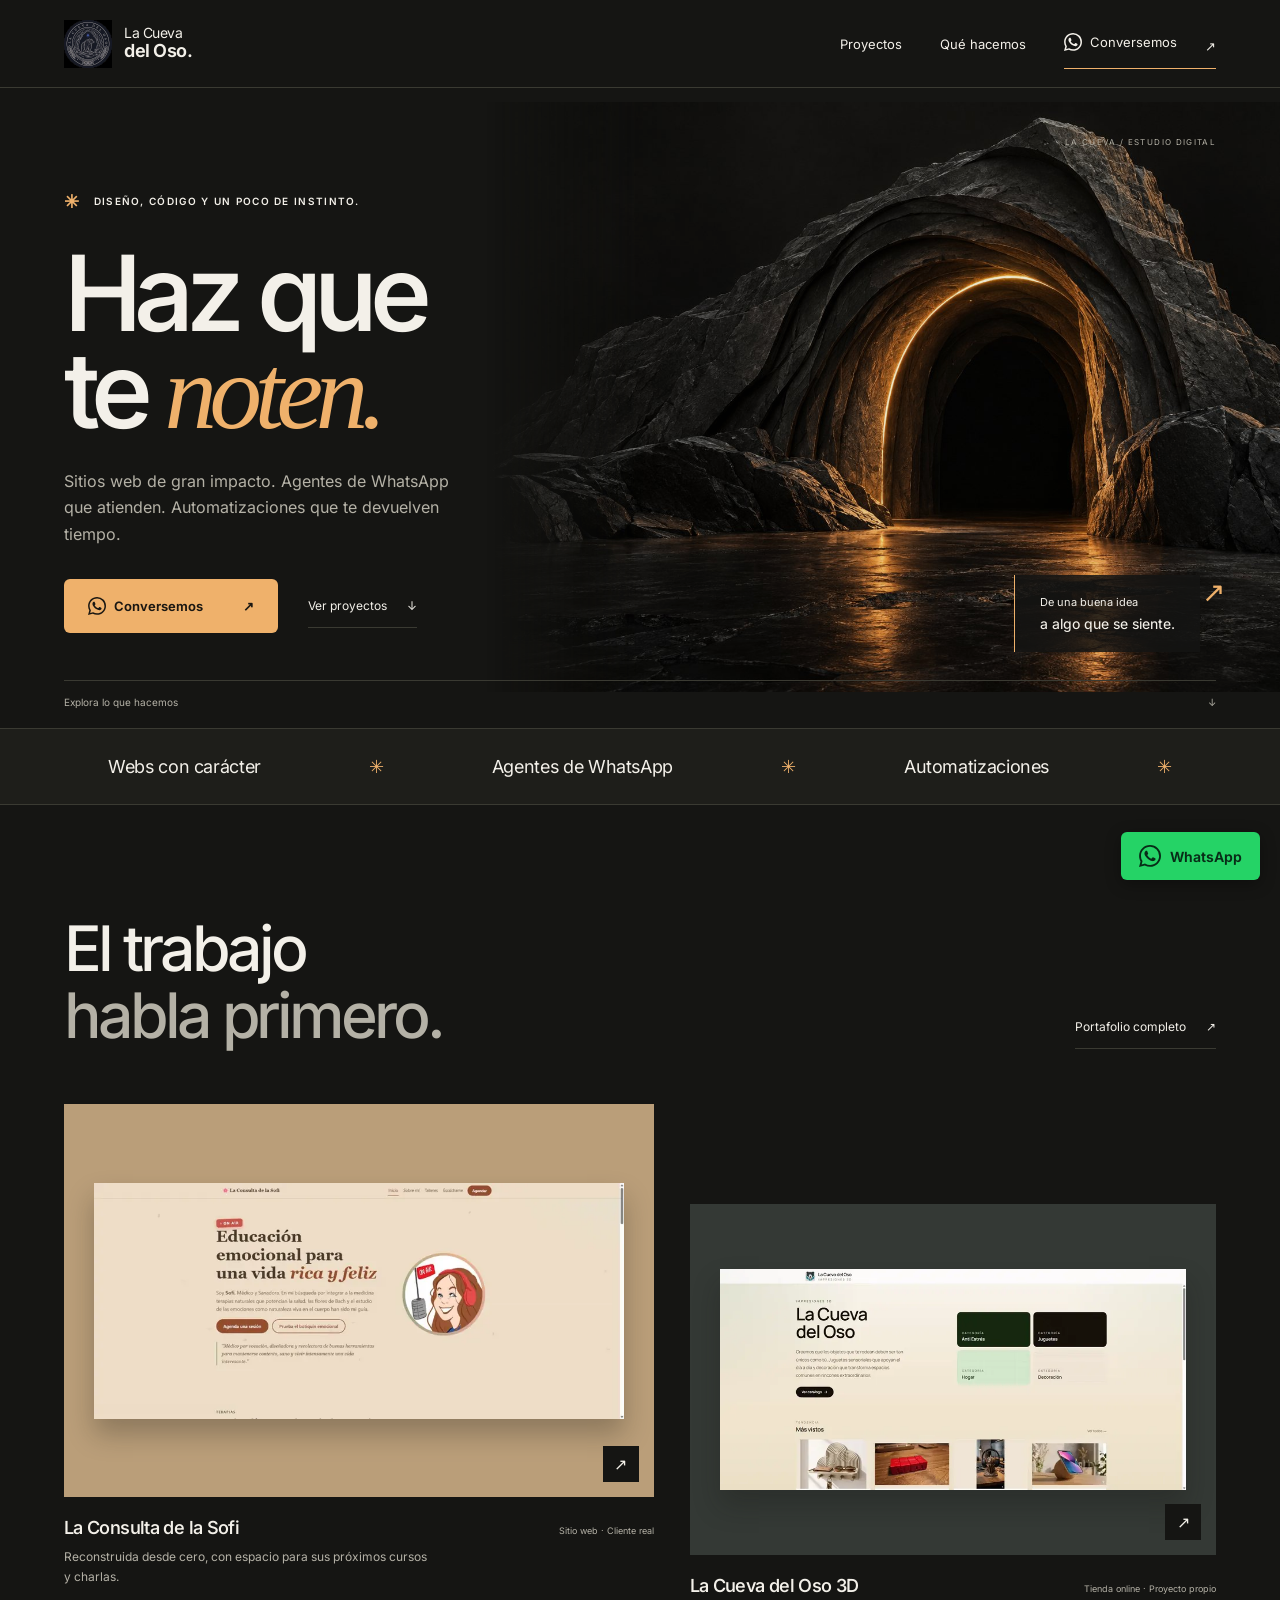
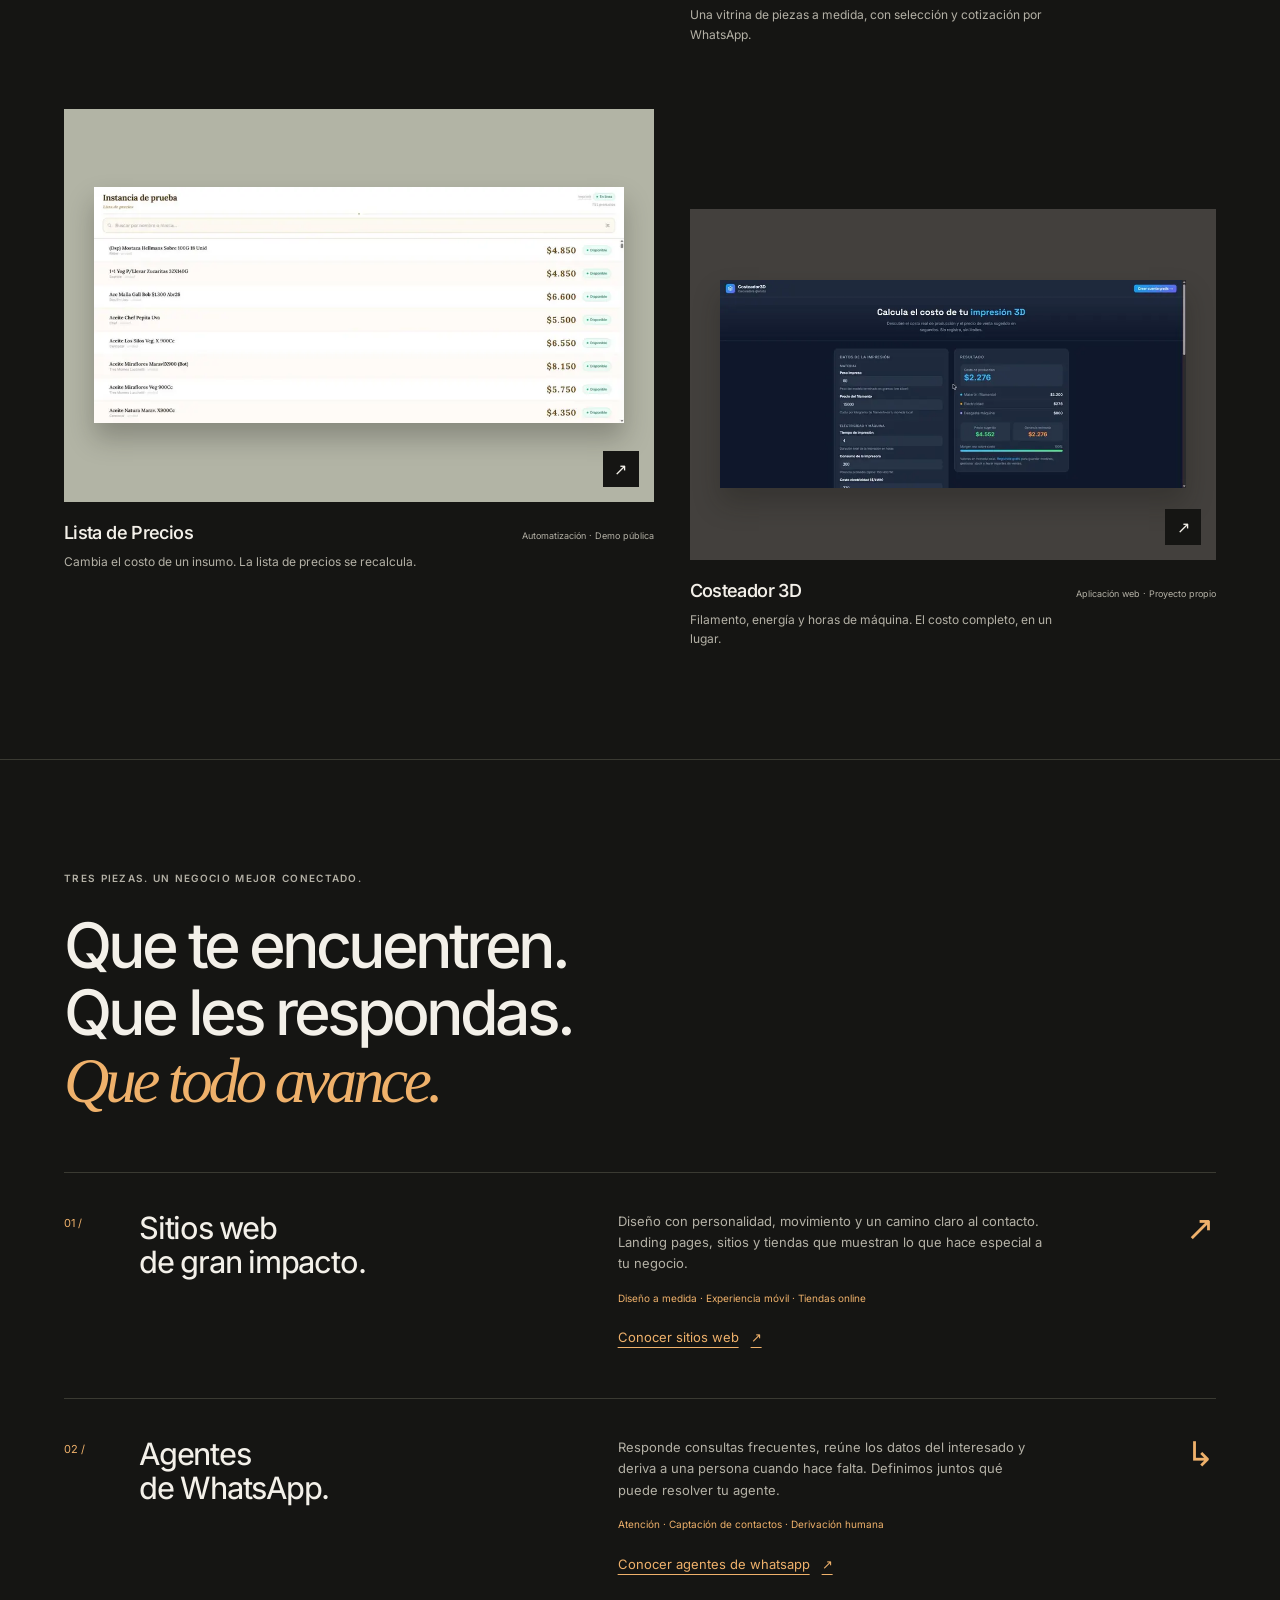
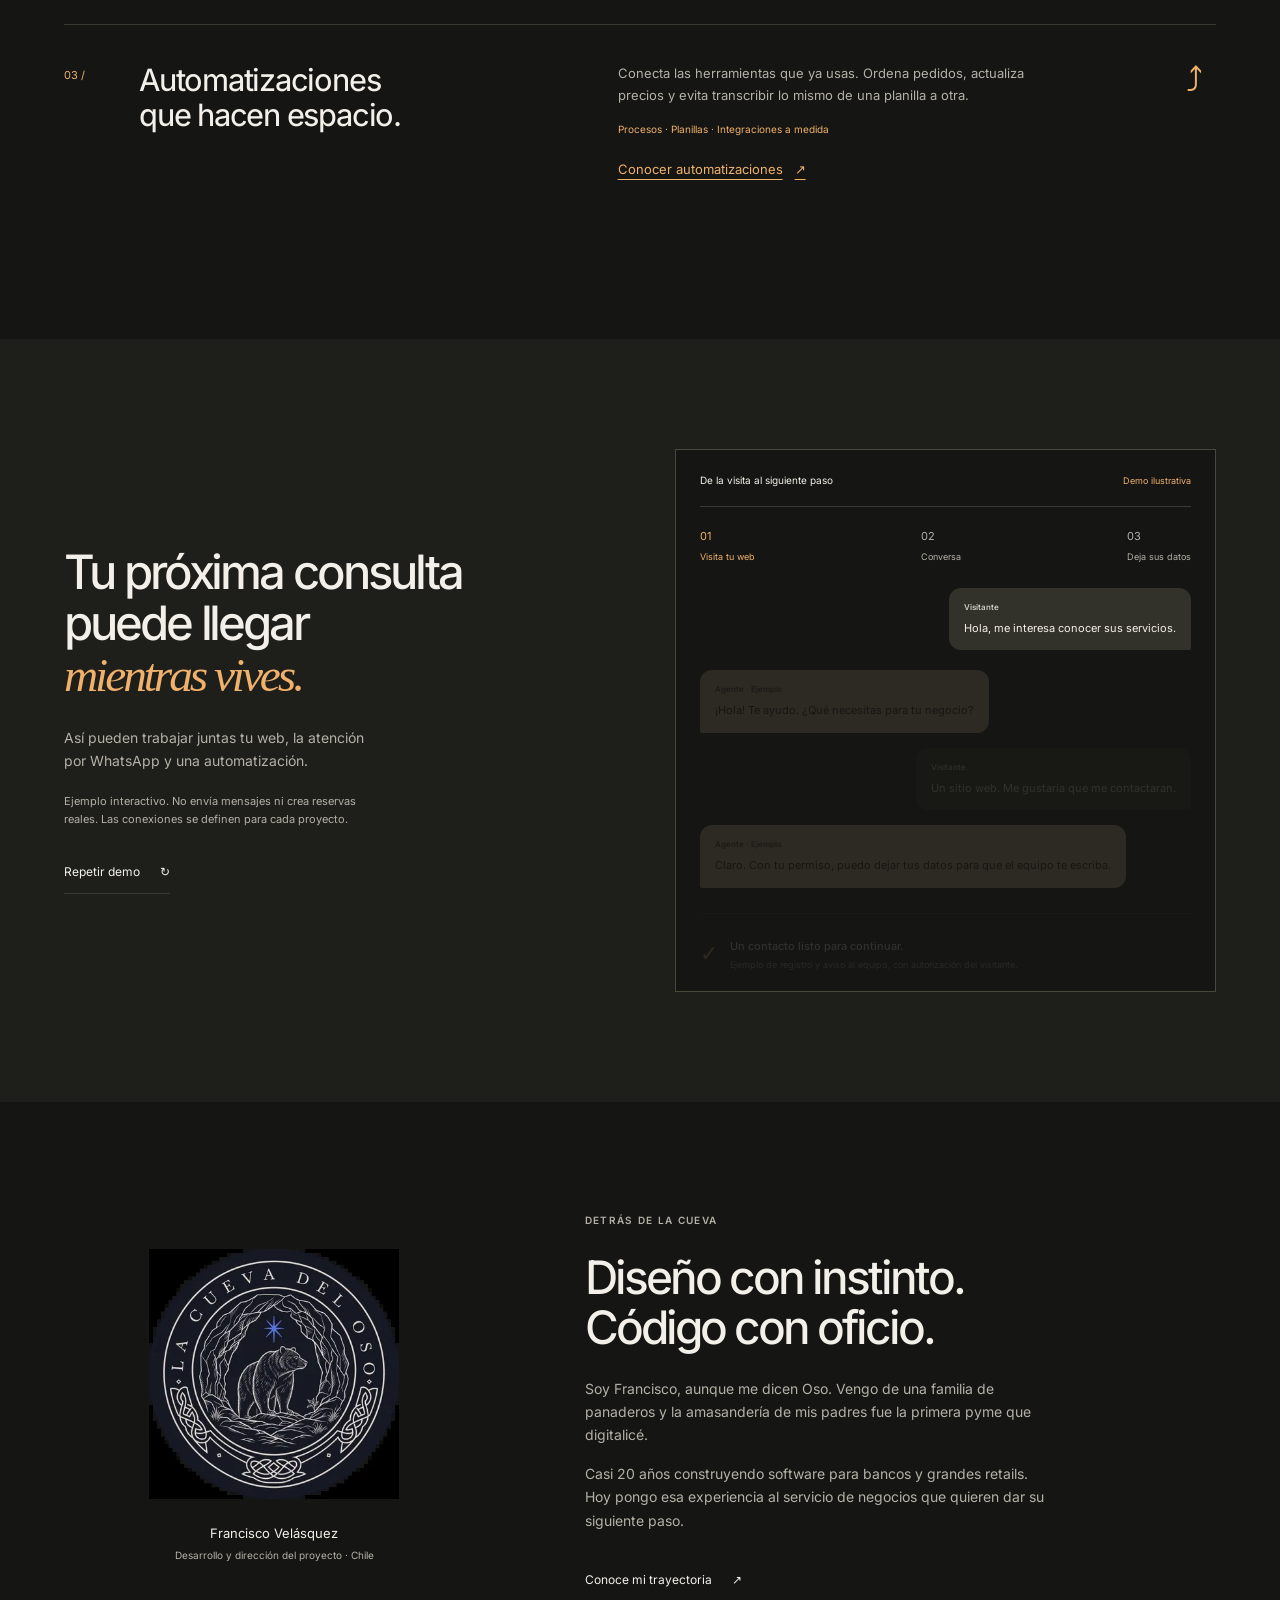
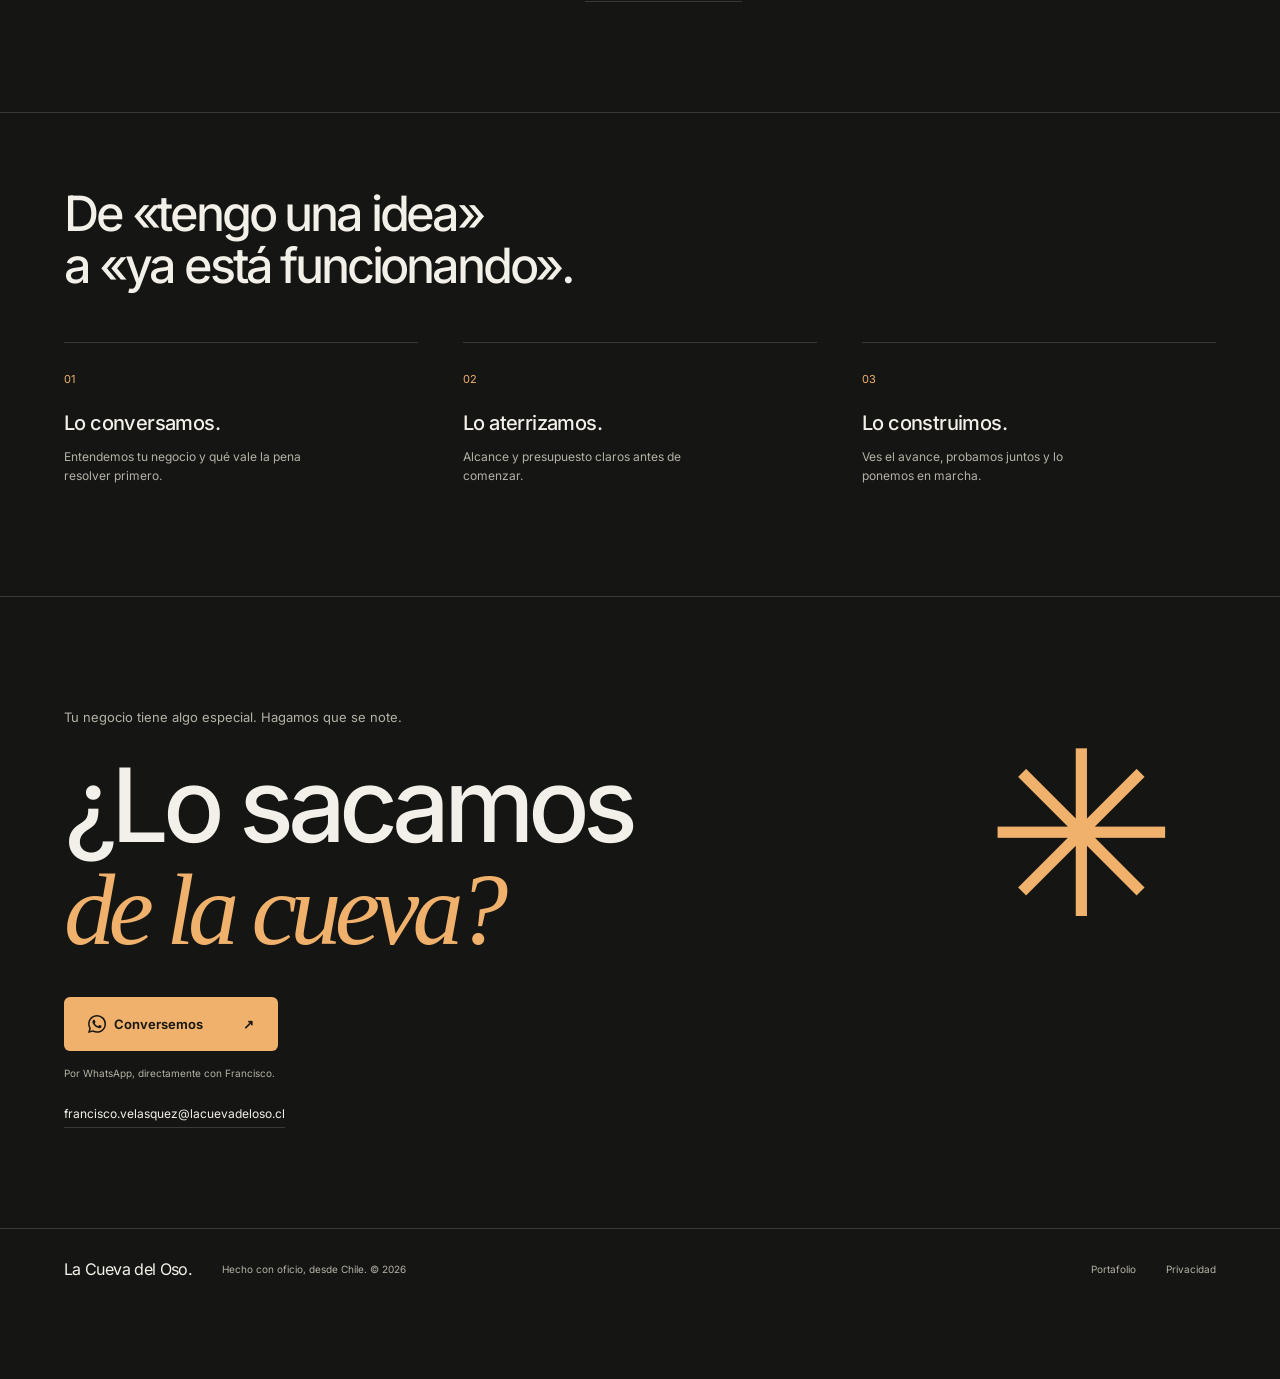
==== commit 750b53ee: "Agrega servicios y casos de proyecto con contacto WhatsApp y demo guiada" ====
--- a/index.html
+++ b/index.html
@@ -9,10 +9,11 @@
   <meta name="description" content="Sitios web con personalidad, agentes de WhatsApp y automatizaciones para tu negocio. Diseño y desarrollo por Francisco Velásquez, Chile.">
   <link rel="icon" href="favicon.svg" type="image/svg+xml">
   <link rel="preload" href="fonts/inter-latin.woff2" as="font" type="font/woff2" crossorigin>
-  <link rel="stylesheet" href="assets/site.css">
+  <link rel="stylesheet" href="assets/site.css?v=20260912-servicios">
   <script src="assets/site.js" defer></script>
-<link rel="stylesheet" href="assets/pages.css">
-<script src="bot/bot.js" defer></script>
+<link rel="stylesheet" href="assets/pages.css?v=20260912-servicios">
+<link rel="stylesheet" href="assets/services.css?v=20260912-servicios">
+
 </head>
 <body>
   <a class="skip" href="#contenido">Saltar al contenido</a>
@@ -50,12 +51,12 @@
         <a class="project project-feature" href="proyectos/la-consulta-de-la-sofi.html" data-reveal>
           <div class="project-image sofi"><img src="img/proyectos/la-consulta-de-la-sofi/hero.webp" width="900" height="401" loading="lazy" alt="Portada de La Consulta de la Sofi, con diseño cálido e ilustración de Sofía"><span class="project-open" aria-hidden="true">↗</span></div>
           <div class="project-caption"><h3>La Consulta de la Sofi</h3><span>Sitio web · Cliente real</span></div>
-          <p>Una presencia digital cercana, con la personalidad de quien está detrás.</p>
+          <p>Reconstruida desde cero, con espacio para sus próximos cursos y charlas.</p>
         </a>
         <a class="project project-offset" href="proyectos/tienda-3d.html" data-reveal>
           <div class="project-image tienda"><img src="img/tienda3d.webp" width="900" height="427" loading="lazy" alt="Captura real de la Tienda La Cueva del Oso 3D"><span class="project-open" aria-hidden="true">↗</span></div>
           <div class="project-caption"><h3>La Cueva del Oso 3D</h3><span>Tienda online · Proyecto propio</span></div>
-          <p>Del catálogo a la compra, con un panel para administrar la tienda.</p>
+          <p>Una vitrina de piezas a medida, con selección y cotización por WhatsApp.</p>
         </a>
         <a class="project" href="proyectos/lista-de-precios.html" data-reveal>
           <div class="project-image precios"><img src="img/proyectos/lista-de-precios/kiosco-lista-completa.webp" width="900" height="401" loading="lazy" alt="Lista de precios digital de una amasandería"><span class="project-open" aria-hidden="true">↗</span></div>
@@ -74,9 +75,9 @@
       <p class="eyebrow">Tres piezas. Un negocio mejor conectado.</p>
       <h2 id="services-title" data-reveal>Que te encuentren.<br>Que les respondas.<br><em>Que todo avance.</em></h2>
       <div class="service-rows">
-        <article data-reveal><span class="number">01 /</span><h3>Sitios web<br>de gran impacto.</h3><div><p>Diseño con personalidad, movimiento y un camino claro al contacto. Landing pages, sitios y tiendas que muestran lo que hace especial a tu negocio.</p><span class="service-detail">Diseño a medida · Experiencia móvil · Tiendas online</span></div><span class="service-symbol" aria-hidden="true">↗</span></article>
-        <article data-reveal><span class="number">02 /</span><h3>Agentes<br>de WhatsApp.</h3><div><p>Responde consultas frecuentes, reúne los datos del interesado y deriva a una persona cuando hace falta. Definimos juntos qué puede resolver tu agente.</p><span class="service-detail">Atención · Captación de contactos · Derivación humana</span></div><span class="service-symbol" aria-hidden="true">↳</span></article>
-        <article data-reveal><span class="number">03 /</span><h3>Automatizaciones<br>que hacen espacio.</h3><div><p>Conecta las herramientas que ya usas. Ordena pedidos, actualiza precios y evita transcribir lo mismo de una planilla a otra.</p><span class="service-detail">Procesos · Planillas · Integraciones a medida</span></div><span class="service-symbol" aria-hidden="true">⤴</span></article>
+        <article data-reveal><span class="number">01 /</span><h3>Sitios web<br>de gran impacto.</h3><div><p>Diseño con personalidad, movimiento y un camino claro al contacto. Landing pages, sitios y tiendas que muestran lo que hace especial a tu negocio.</p><span class="service-detail">Diseño a medida · Experiencia móvil · Tiendas online</span><a class="service-more" href="servicios/sitios-web.html">Conocer sitios web <span aria-hidden="true">↗</span></a></div><span class="service-symbol" aria-hidden="true">↗</span></article>
+        <article data-reveal><span class="number">02 /</span><h3>Agentes<br>de WhatsApp.</h3><div><p>Responde consultas frecuentes, reúne los datos del interesado y deriva a una persona cuando hace falta. Definimos juntos qué puede resolver tu agente.</p><span class="service-detail">Atención · Captación de contactos · Derivación humana</span><a class="service-more" href="servicios/agentes-whatsapp.html">Conocer agentes de whatsapp <span aria-hidden="true">↗</span></a></div><span class="service-symbol" aria-hidden="true">↳</span></article>
+        <article data-reveal><span class="number">03 /</span><h3>Automatizaciones<br>que hacen espacio.</h3><div><p>Conecta las herramientas que ya usas. Ordena pedidos, actualiza precios y evita transcribir lo mismo de una planilla a otra.</p><span class="service-detail">Procesos · Planillas · Integraciones a medida</span><a class="service-more" href="servicios/automatizaciones.html">Conocer automatizaciones <span aria-hidden="true">↗</span></a></div><span class="service-symbol" aria-hidden="true">⤴</span></article>
       </div>
     </section>
 
@@ -105,5 +106,6 @@
     <section class="contact section" id="contacto" aria-labelledby="contact-title"><span class="contact-star" aria-hidden="true">✳</span><p>Tu negocio tiene algo especial. Hagamos que se note.</p><h2 id="contact-title" data-reveal>¿Lo sacamos<br><em>de la cueva?</em></h2><a class="button" href="https://wa.me/56957141786?text=Hola%20Francisco%2C%20quiero%20conversar%20sobre%20un%20sitio%20web%2C%20un%20agente%20de%20WhatsApp%20o%20una%20automatizaci%C3%B3n." target="_blank" rel="noopener"><span class="contact-label"><svg class="whatsapp-icon" xmlns="http://www.w3.org/2000/svg" viewBox="0 0 24 24" width="18" height="18" fill="currentColor" aria-hidden="true" focusable="false"><path d="M20.52 3.48A11.91 11.91 0 0 0 12.04 0C5.46 0 .1 5.35.1 11.93c0 2.1.55 4.15 1.6 5.96L0 24l6.26-1.64a11.93 11.93 0 0 0 5.77 1.47h.01C18.62 23.83 24 18.48 24 11.9c0-3.19-1.24-6.18-3.48-8.42ZM12.04 21.8h-.01a9.9 9.9 0 0 1-5.05-1.38l-.36-.21-3.72.98.99-3.63-.24-.37a9.88 9.88 0 0 1-1.51-5.26c0-5.47 4.45-9.91 9.92-9.91a9.84 9.84 0 0 1 7.01 2.9 9.83 9.83 0 0 1 2.9 7.01c0 5.47-4.46 9.87-9.93 9.87Zm5.44-7.42c-.3-.15-1.77-.87-2.04-.97-.28-.1-.48-.15-.68.15-.2.3-.77.97-.95 1.17-.17.2-.35.22-.65.07-.3-.15-1.26-.46-2.4-1.48-.89-.79-1.49-1.77-1.66-2.07-.18-.3-.02-.46.13-.61.13-.13.3-.35.45-.52.15-.18.2-.3.3-.5.1-.2.05-.37-.03-.52-.07-.15-.67-1.62-.92-2.22-.24-.58-.49-.5-.67-.51h-.57c-.2 0-.52.07-.8.37-.27.3-1.04 1.02-1.04 2.49s1.07 2.89 1.22 3.09c.15.2 2.1 3.2 5.09 4.49.71.31 1.27.49 1.7.63.71.22 1.36.19 1.87.11.57-.08 1.77-.72 2.02-1.42.25-.7.25-1.3.17-1.42-.07-.13-.27-.2-.57-.35Z"/></svg>Conversemos</span> <span aria-hidden="true">↗</span></a><p class="contact-note">Por WhatsApp, directamente con Francisco.</p><a class="email" href="mailto:francisco.velasquez@lacuevadeloso.cl">francisco.velasquez@lacuevadeloso.cl</a></section>
   </main>
   <footer><a class="footer-brand" href="index.html">La Cueva del Oso.</a><span>Hecho con oficio, desde Chile. © 2026</span><a href="portafolio.html">Portafolio</a><a href="privacidad.html">Privacidad</a></footer>
+<a class="whatsapp-float" href="https://wa.me/56957141786" target="_blank" rel="noopener" aria-label="WhatsApp: conversar con Francisco"><svg class="whatsapp-icon" xmlns="http://www.w3.org/2000/svg" viewBox="0 0 24 24" width="18" height="18" fill="currentColor" aria-hidden="true" focusable="false"><path d="M20.52 3.48A11.91 11.91 0 0 0 12.04 0C5.46 0 .1 5.35.1 11.93c0 2.1.55 4.15 1.6 5.96L0 24l6.26-1.64a11.93 11.93 0 0 0 5.77 1.47h.01C18.62 23.83 24 18.48 24 11.9c0-3.19-1.24-6.18-3.48-8.42ZM12.04 21.8h-.01a9.9 9.9 0 0 1-5.05-1.38l-.36-.21-3.72.98.99-3.63-.24-.37a9.88 9.88 0 0 1-1.51-5.26c0-5.47 4.45-9.91 9.92-9.91a9.84 9.84 0 0 1 7.01 2.9 9.83 9.83 0 0 1 2.9 7.01c0 5.47-4.46 9.87-9.93 9.87Zm5.44-7.42c-.3-.15-1.77-.87-2.04-.97-.28-.1-.48-.15-.68.15-.2.3-.77.97-.95 1.17-.17.2-.35.22-.65.07-.3-.15-1.26-.46-2.4-1.48-.89-.79-1.49-1.77-1.66-2.07-.18-.3-.02-.46.13-.61.13-.13.3-.35.45-.52.15-.18.2-.3.3-.5.1-.2.05-.37-.03-.52-.07-.15-.67-1.62-.92-2.22-.24-.58-.49-.5-.67-.51h-.57c-.2 0-.52.07-.8.37-.27.3-1.04 1.02-1.04 2.49s1.07 2.89 1.22 3.09c.15.2 2.1 3.2 5.09 4.49.71.31 1.27.49 1.7.63.71.22 1.36.19 1.87.11.57-.08 1.77-.72 2.02-1.42.25-.7.25-1.3.17-1.42-.07-.13-.27-.2-.57-.35Z"/></svg><span>WhatsApp</span></a>
 </body>
 </html>
--- a/assets/site.css
+++ b/assets/site.css
@@ -11,3 +11,5 @@
 @media(prefers-reduced-motion:reduce){html{scroll-behavior:auto}*,*::before,*::after{animation:none!important;transition:none!important}[data-reveal].pending{opacity:1;transform:none}.demo-stage.running .message:not(.shown),.demo-stage.running .demo-result:not(.shown){opacity:1;transform:none}}
 
 .contact-label{display:inline-flex;align-items:center;gap:8px;white-space:nowrap}.nav-contact .contact-label{margin-left:0}.whatsapp-icon{display:block;flex-shrink:0;width:18px;height:18px}
+
+.whatsapp-float{position:fixed;right:20px;bottom:20px;z-index:1000;display:inline-flex;align-items:center;justify-content:center;gap:9px;min-height:48px;padding:12px 18px;background:#25d366;color:#082c17;border-radius:6px;font-size:14px;font-weight:650;box-shadow:0 4px 16px #0005;transition:background .2s,transform .2s}.whatsapp-float .whatsapp-icon{width:22px;height:22px}.whatsapp-float:hover{background:#5ce28e;transform:translateY(-2px)}.whatsapp-float:focus-visible{outline:3px solid var(--text);outline-offset:4px}@media(prefers-reduced-motion:reduce){.whatsapp-float:hover{transform:none}}
--- a/assets/pages.css
+++ b/assets/pages.css
@@ -9,6 +9,10 @@
 .interior .section:last-child{padding-top:30px;padding-bottom:100px}
 .breadcrumb{display:inline-flex;align-items:center;min-height:44px;font-size:12px;color:var(--muted);margin-bottom:24px}
 .breadcrumb:hover{color:var(--accent)}
+.case-story{display:grid;grid-template-columns:.8fr 1.2fr;gap:50px;border-top:1px solid var(--line)}
+.case-story h2{font-size:clamp(28px,3vw,42px);max-width:18ch}
+.case-story p{font-size:16px;line-height:1.85;color:var(--muted);max-width:70ch}
+@media(max-width:767px){.case-story{grid-template-columns:1fr;gap:20px}.case-story p{font-size:15px}}
 .tag-row{display:flex;flex-wrap:wrap;gap:12px;margin:0 0 25px}
 .work-tag{font-size:10px;letter-spacing:.06em;text-transform:uppercase;color:var(--accent)}
 .tag-row .work-tag{padding:9px 12px;border:1px solid var(--line)}
--- a/assets/services.css
+++ b/assets/services.css
@@ -0,0 +1,49 @@
+.service-page .page-head h1{max-width:none;font-size:clamp(40px,5.4vw,78px);line-height:1.08}
+.service-page .page-head .lede{max-width:60ch}
+.service-page .section p{font-size:16px;line-height:1.8;color:var(--muted)}
+.service-page .section h2{font-size:clamp(30px,3.5vw,48px);max-width:20ch}
+.service-problem{display:grid;grid-template-columns:1fr 1.2fr;gap:70px;border-top:1px solid var(--line)}
+.service-problem .servicio-resultado{margin-top:24px;color:var(--accent)}
+.service-scope article{display:grid;grid-template-columns:50px 1fr;gap:20px;padding:30px 0;border-bottom:1px solid var(--line)}
+.service-number{font-size:12px;color:var(--accent);padding-top:6px}
+.service-scope h3{font-size:24px;font-weight:500;letter-spacing:-.025em;margin-bottom:12px}
+.service-scope article p{max-width:76ch}
+.service-example{display:grid;grid-template-columns:1fr 1fr;align-items:center;gap:60px;background:var(--surface)}
+.service-example h2{margin:20px 0}
+.service-example img{width:100%;height:auto;max-height:420px;object-fit:contain}
+.service-page .section .eyebrow{font-size:10px;color:var(--accent)}
+.service-flow{display:flex;flex-direction:column;gap:16px;align-items:center;text-align:center;padding:32px;border:1px solid var(--line)}
+.service-flow span:nth-child(even){color:var(--accent)}
+.service-page .process li>p{max-width:none;font-size:14px}
+.service-faq details{border-bottom:1px solid var(--line);padding:0}
+.service-faq summary{cursor:pointer;font-size:20px;line-height:1.5;padding:24px 6px;font-weight:500}
+.service-faq summary::marker{color:var(--accent)}
+.service-faq summary:focus-visible{outline:2px solid var(--accent);outline-offset:4px}
+.service-faq details p{max-width:80ch;padding:0 6px 24px}
+.service-contact{border-top:1px solid var(--line)}
+.service-contact h2{margin:20px 0}
+.service-contact>p{max-width:65ch}
+.related-services{display:flex;flex-wrap:wrap;gap:24px;margin-top:45px;padding-top:30px;border-top:1px solid var(--line)}
+.related-services a,.service-more{color:var(--accent);font-size:13px;line-height:1.6;text-decoration:underline;text-underline-offset:5px}
+.service-more{display:inline-flex;gap:12px;align-items:center;min-height:44px;margin-top:10px}
+.chatbot-example{background:var(--surface)}
+.chatbot-example h2{margin:18px 0}
+.chatbot-comparison{display:grid;grid-template-columns:1fr 1fr;gap:50px;margin-top:35px}
+.chatbot-comparison article{border-top:1px solid var(--line);padding-top:25px}
+.chatbot-comparison h3{font-size:26px;font-weight:500;margin-bottom:20px}
+.chatbot-comparison p+p{margin-top:18px}
+#chatbot-demo{margin-top:25px}
+.service-page .demo-note{font-size:13px;margin-top:18px}
+.cueva-bot-demo-trigger{cursor:pointer;border:0}
+.cueva-bot-demo-trigger[hidden]{display:none}
+.related-services a{display:inline-flex;align-items:center;gap:12px;min-height:44px}
+@media(max-width:767px){
+  .service-page .page-head h1{font-size:clamp(36px,8vw,58px)}
+  .service-problem,.service-example{grid-template-columns:1fr;gap:28px}
+  .chatbot-comparison{grid-template-columns:1fr;gap:35px}
+  .service-page .section p{font-size:15px}
+  .service-scope article{grid-template-columns:25px 1fr;gap:12px;padding:24px 0}
+  .service-scope h3{font-size:22px}
+  .service-faq summary{font-size:18px}
+  .service-page .btn-row{gap:12px 22px}
+}
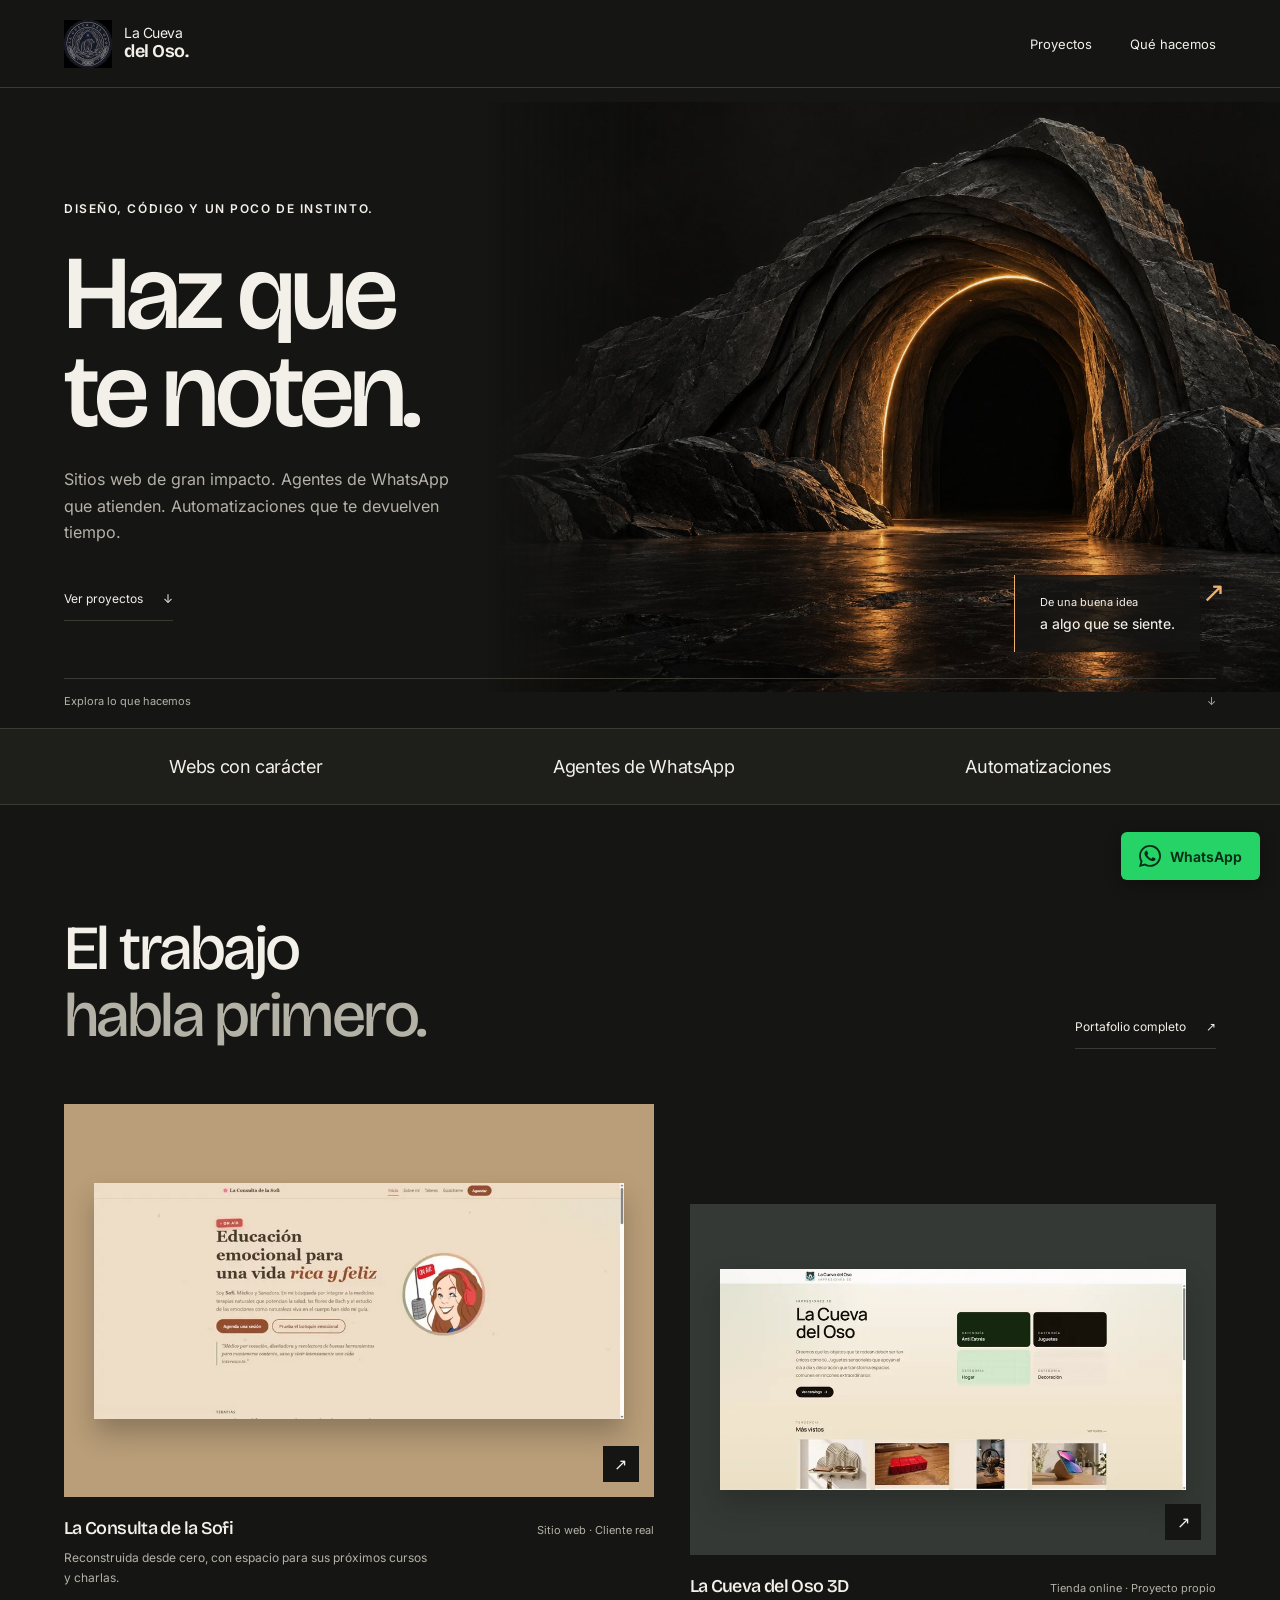
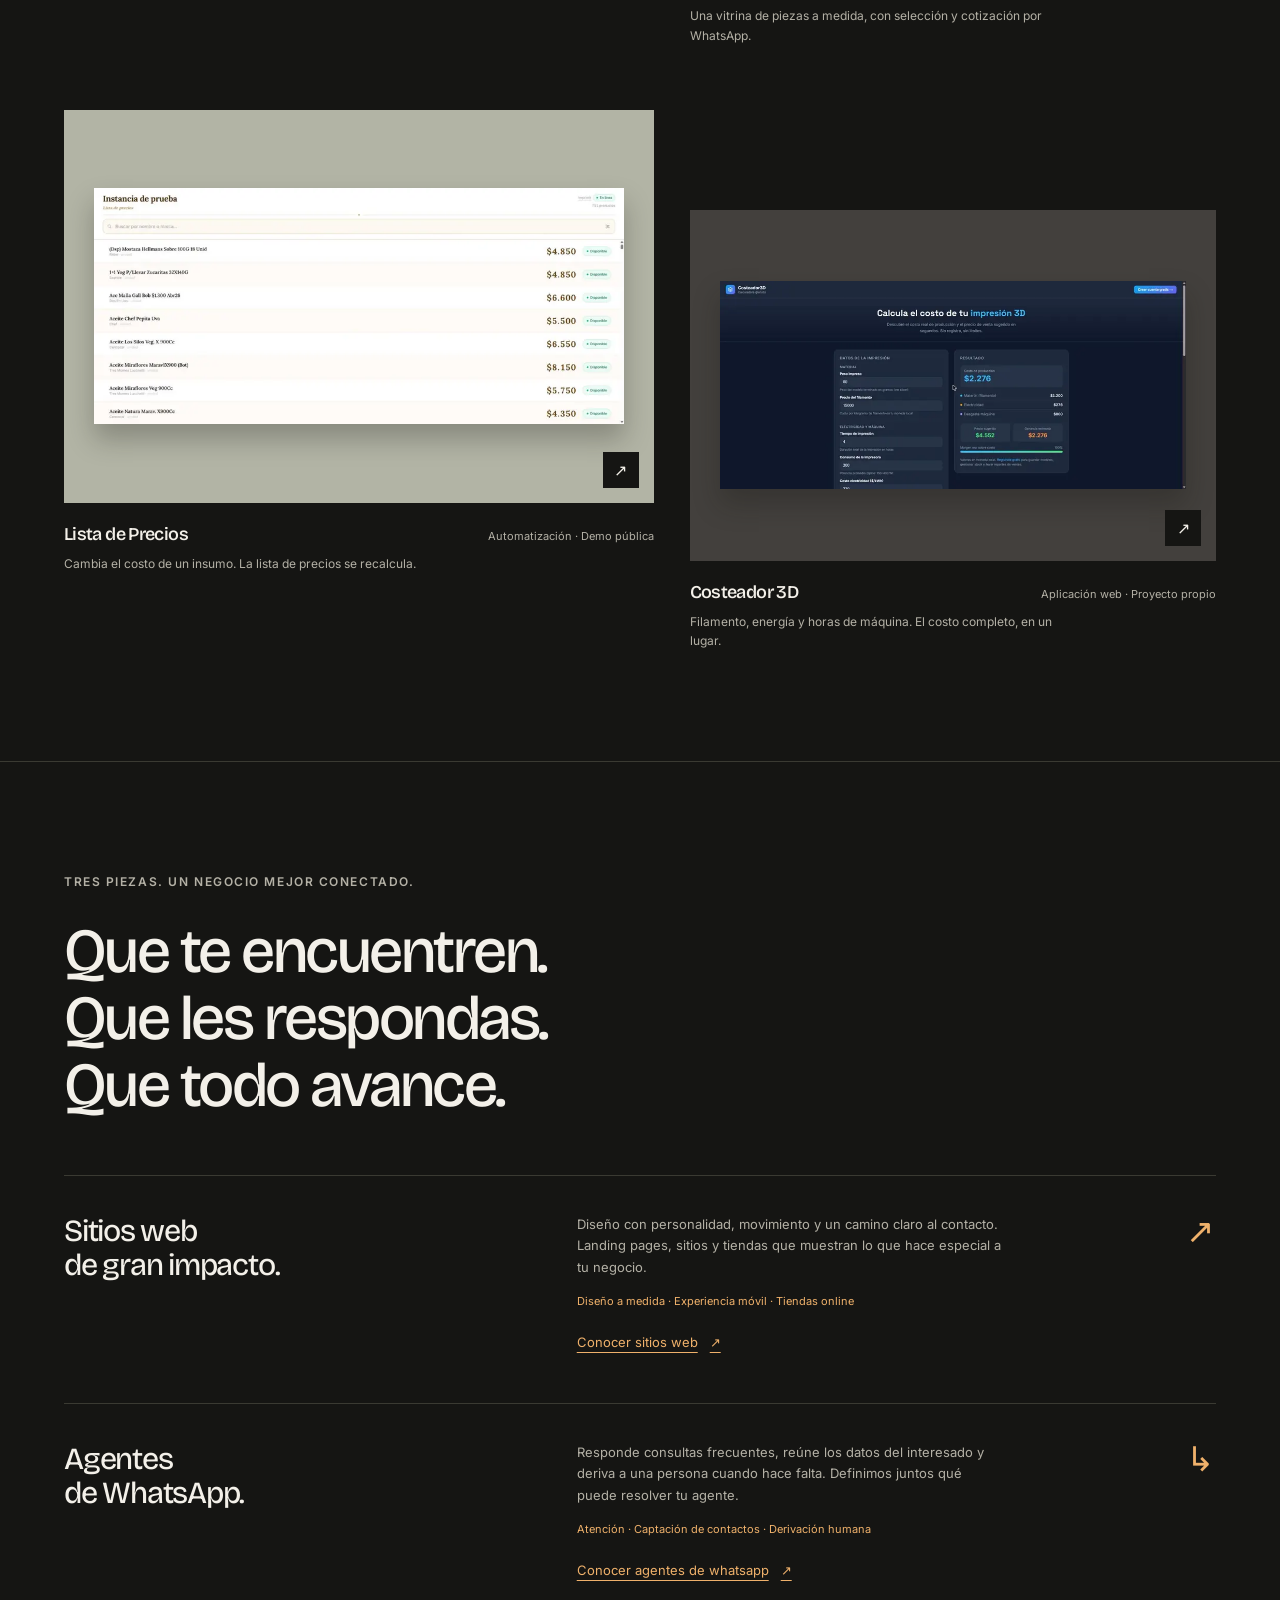
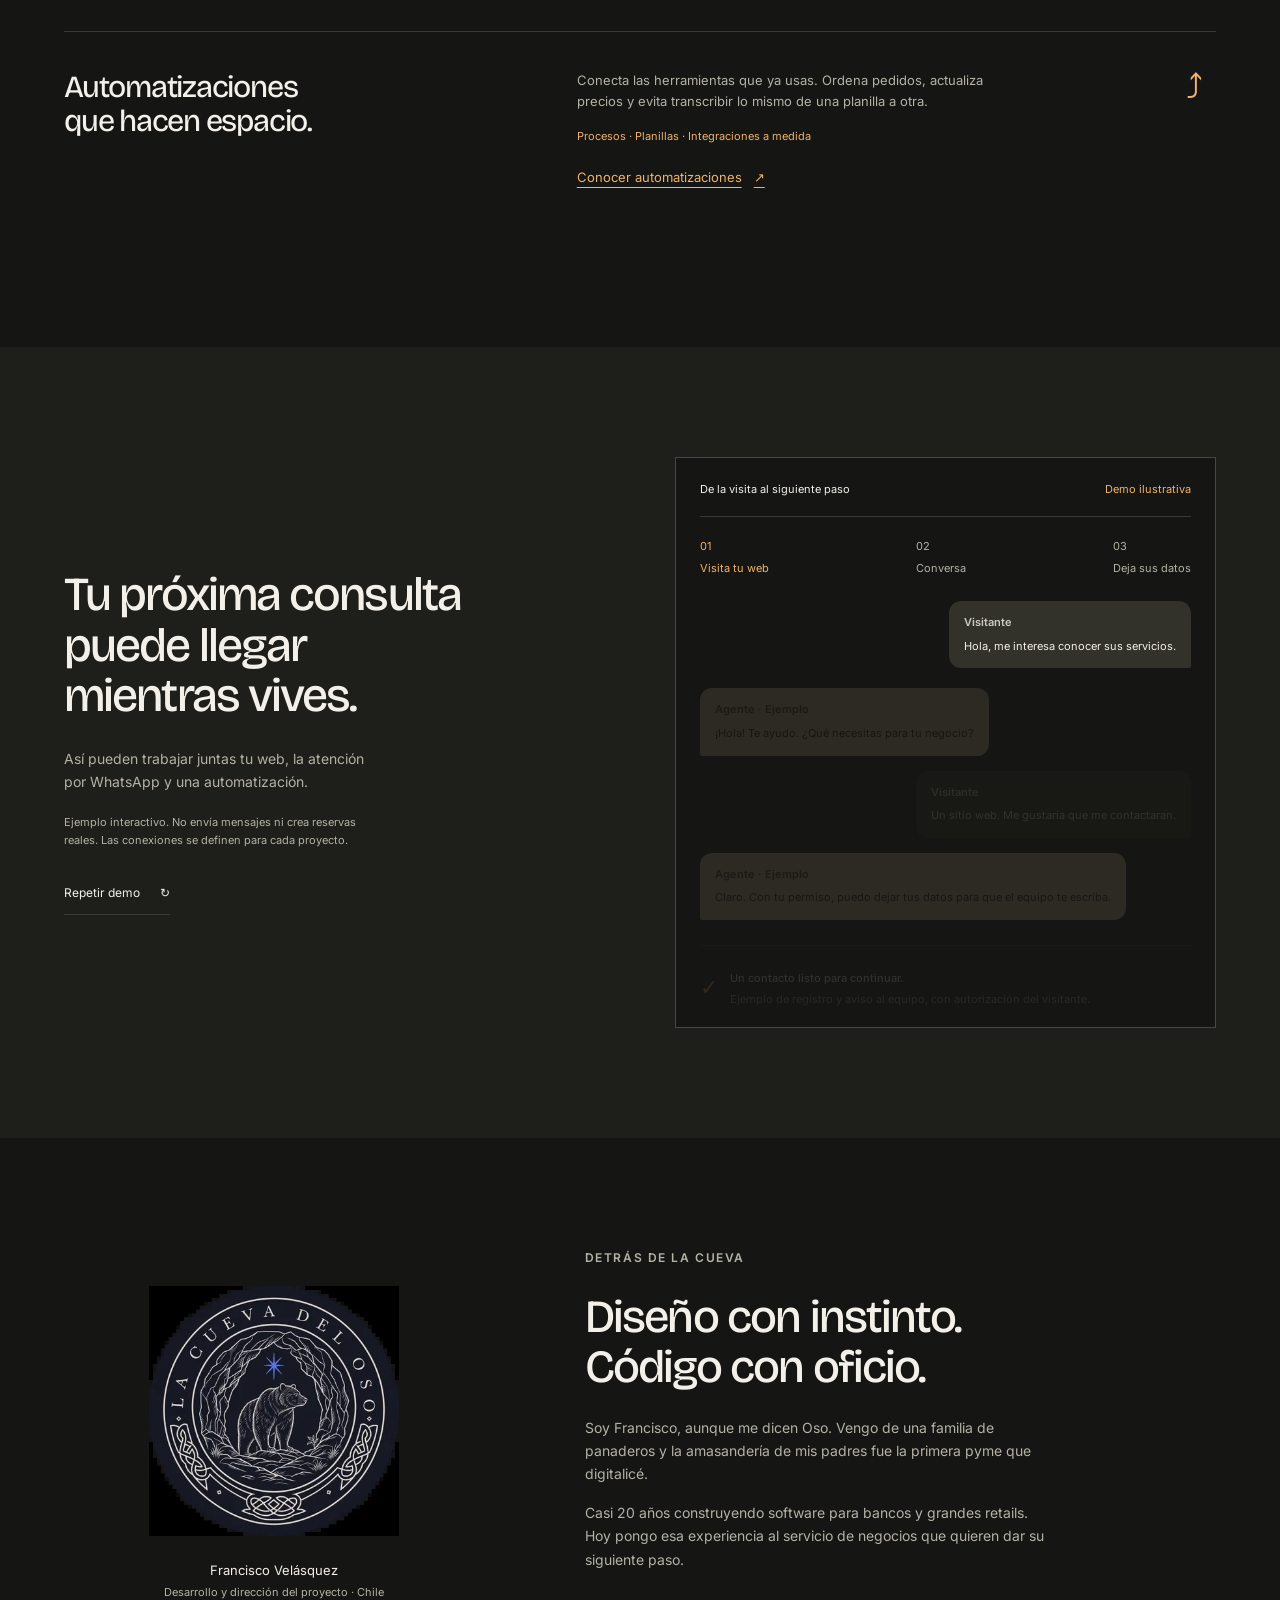
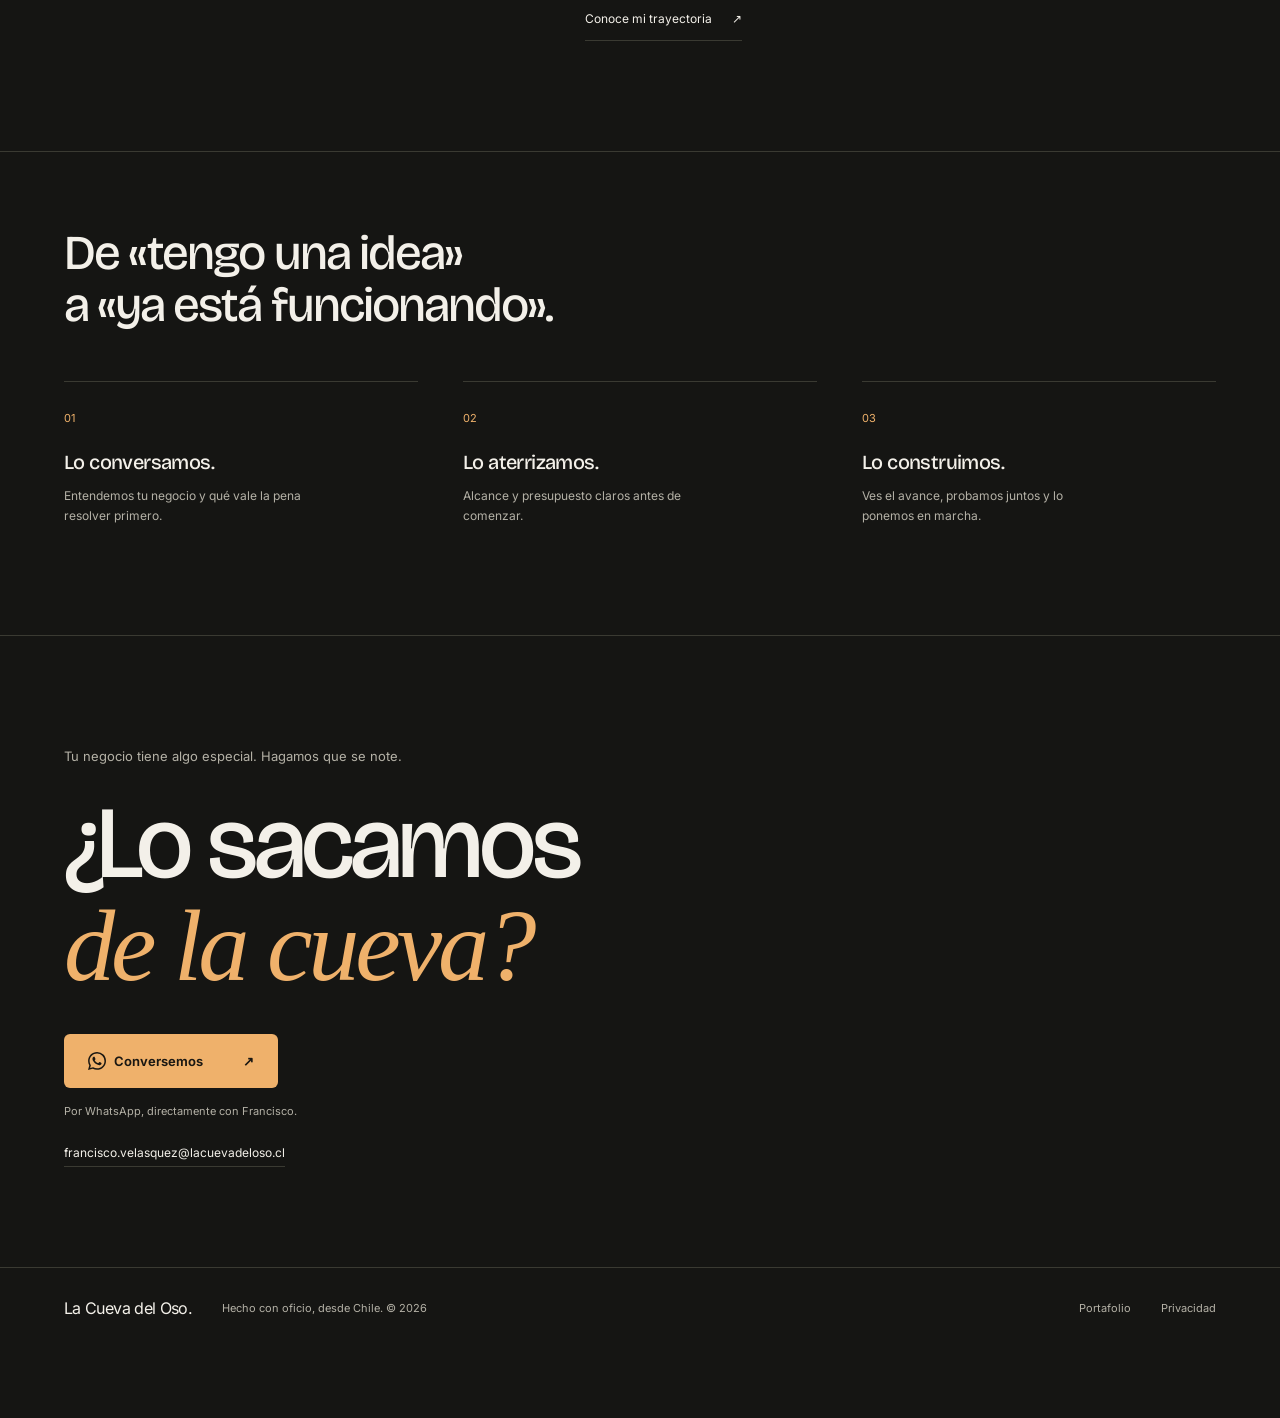
==== commit 1340c88a: "feat(sitio): quita slop visual, menu sin Conversemos y titulares en Bricolage Grotesque Co-Authored-" ====
--- a/index.html
+++ b/index.html
@@ -7,8 +7,16 @@
   <meta name="theme-color" content="#151513">
   <title>La Cueva del Oso · Webs de impacto, WhatsApp y automatizaciones</title>
   <meta name="description" content="Sitios web con personalidad, agentes de WhatsApp y automatizaciones para tu negocio. Diseño y desarrollo por Francisco Velásquez, Chile.">
+  <link rel="canonical" href="https://lacuevadeloso.cl/">
+  <meta property="og:type" content="website"><meta property="og:locale" content="es_CL"><meta property="og:site_name" content="La Cueva del Oso">
+  <meta property="og:title" content="La Cueva del Oso · Webs de impacto, WhatsApp y automatizaciones">
+  <meta property="og:description" content="Sitios web con personalidad, agentes de WhatsApp y automatizaciones para tu negocio. Diseño y desarrollo por Francisco Velásquez, Chile.">
+  <meta property="og:url" content="https://lacuevadeloso.cl/">
+  <meta property="og:image" content="https://lacuevadeloso.cl/img/og.jpg"><meta property="og:image:width" content="1200"><meta property="og:image:height" content="630"><meta property="og:image:alt" content="La Cueva del Oso: páginas web y automatizaciones para negocios chicos">
+  <meta name="twitter:card" content="summary_large_image">
   <link rel="icon" href="favicon.svg" type="image/svg+xml">
   <link rel="preload" href="fonts/inter-latin.woff2" as="font" type="font/woff2" crossorigin>
+  <link rel="preload" href="fonts/bricolage-grotesque-latin.woff2" as="font" type="font/woff2" crossorigin>
   <link rel="stylesheet" href="assets/site.css?v=20260912-servicios">
   <script src="assets/site.js" defer></script>
 <link rel="stylesheet" href="assets/pages.css?v=20260912-servicios">
@@ -23,27 +31,26 @@
       <span>La Cueva<br><strong>del Oso.</strong></span>
     </a>
     <nav aria-label="Principal">
-      <a href="#trabajos">Proyectos</a><a href="#servicios">Qué hacemos</a><a class="nav-contact" href="#contacto"><span class="contact-label"><svg class="whatsapp-icon" xmlns="http://www.w3.org/2000/svg" viewBox="0 0 24 24" width="18" height="18" fill="currentColor" aria-hidden="true" focusable="false"><path d="M20.52 3.48A11.91 11.91 0 0 0 12.04 0C5.46 0 .1 5.35.1 11.93c0 2.1.55 4.15 1.6 5.96L0 24l6.26-1.64a11.93 11.93 0 0 0 5.77 1.47h.01C18.62 23.83 24 18.48 24 11.9c0-3.19-1.24-6.18-3.48-8.42ZM12.04 21.8h-.01a9.9 9.9 0 0 1-5.05-1.38l-.36-.21-3.72.98.99-3.63-.24-.37a9.88 9.88 0 0 1-1.51-5.26c0-5.47 4.45-9.91 9.92-9.91a9.84 9.84 0 0 1 7.01 2.9 9.83 9.83 0 0 1 2.9 7.01c0 5.47-4.46 9.87-9.93 9.87Zm5.44-7.42c-.3-.15-1.77-.87-2.04-.97-.28-.1-.48-.15-.68.15-.2.3-.77.97-.95 1.17-.17.2-.35.22-.65.07-.3-.15-1.26-.46-2.4-1.48-.89-.79-1.49-1.77-1.66-2.07-.18-.3-.02-.46.13-.61.13-.13.3-.35.45-.52.15-.18.2-.3.3-.5.1-.2.05-.37-.03-.52-.07-.15-.67-1.62-.92-2.22-.24-.58-.49-.5-.67-.51h-.57c-.2 0-.52.07-.8.37-.27.3-1.04 1.02-1.04 2.49s1.07 2.89 1.22 3.09c.15.2 2.1 3.2 5.09 4.49.71.31 1.27.49 1.7.63.71.22 1.36.19 1.87.11.57-.08 1.77-.72 2.02-1.42.25-.7.25-1.3.17-1.42-.07-.13-.27-.2-.57-.35Z"/></svg>Conversemos</span> <span aria-hidden="true">↗</span></a>
+      <a href="#trabajos">Proyectos</a><a href="#servicios">Qué hacemos</a>
     </nav>
   </header>
 
   <main id="contenido">
     <section class="hero" aria-labelledby="hero-title">
       <div class="hero-copy">
-        <p class="eyebrow"><span class="tiny-star" aria-hidden="true">✳</span> Diseño, código y un poco de instinto.</p>
+        <p class="eyebrow">Diseño, código y un poco de instinto.</p>
         <h1 id="hero-title">Haz que<br>te <em>noten.</em></h1>
         <p class="hero-description">Sitios web de gran impacto. Agentes de WhatsApp que atienden. Automatizaciones que te devuelven tiempo.</p>
-        <div class="actions"><a class="button" href="#contacto"><span class="contact-label"><svg class="whatsapp-icon" xmlns="http://www.w3.org/2000/svg" viewBox="0 0 24 24" width="18" height="18" fill="currentColor" aria-hidden="true" focusable="false"><path d="M20.52 3.48A11.91 11.91 0 0 0 12.04 0C5.46 0 .1 5.35.1 11.93c0 2.1.55 4.15 1.6 5.96L0 24l6.26-1.64a11.93 11.93 0 0 0 5.77 1.47h.01C18.62 23.83 24 18.48 24 11.9c0-3.19-1.24-6.18-3.48-8.42ZM12.04 21.8h-.01a9.9 9.9 0 0 1-5.05-1.38l-.36-.21-3.72.98.99-3.63-.24-.37a9.88 9.88 0 0 1-1.51-5.26c0-5.47 4.45-9.91 9.92-9.91a9.84 9.84 0 0 1 7.01 2.9 9.83 9.83 0 0 1 2.9 7.01c0 5.47-4.46 9.87-9.93 9.87Zm5.44-7.42c-.3-.15-1.77-.87-2.04-.97-.28-.1-.48-.15-.68.15-.2.3-.77.97-.95 1.17-.17.2-.35.22-.65.07-.3-.15-1.26-.46-2.4-1.48-.89-.79-1.49-1.77-1.66-2.07-.18-.3-.02-.46.13-.61.13-.13.3-.35.45-.52.15-.18.2-.3.3-.5.1-.2.05-.37-.03-.52-.07-.15-.67-1.62-.92-2.22-.24-.58-.49-.5-.67-.51h-.57c-.2 0-.52.07-.8.37-.27.3-1.04 1.02-1.04 2.49s1.07 2.89 1.22 3.09c.15.2 2.1 3.2 5.09 4.49.71.31 1.27.49 1.7.63.71.22 1.36.19 1.87.11.57-.08 1.77-.72 2.02-1.42.25-.7.25-1.3.17-1.42-.07-.13-.27-.2-.57-.35Z"/></svg>Conversemos</span> <span aria-hidden="true">↗</span></a><a class="text-link" href="#trabajos">Ver proyectos <span aria-hidden="true">↓</span></a></div>
+        <div class="actions"><a class="text-link" href="#trabajos">Ver proyectos <span aria-hidden="true">↓</span></a></div>
       </div>
       <div class="hero-art" aria-hidden="true">
         <img src="assets/v2/cueva.jpg" width="1536" height="1024" fetchpriority="high" alt="">
-        <span class="art-coordinate">LA CUEVA / ESTUDIO DIGITAL</span>
         <div class="art-note"><span>De una buena idea</span><strong>a algo que se siente.</strong><span class="art-arrow">↗</span></div>
       </div>
       <a class="scroll-cue" href="#trabajos"><span>Explora lo que hacemos</span><span aria-hidden="true">↓</span></a>
     </section>
 
-    <div class="service-strip" aria-label="Nuestros servicios"><span>Webs con carácter</span><span aria-hidden="true">✳</span><span>Agentes de WhatsApp</span><span aria-hidden="true">✳</span><span>Automatizaciones</span><span aria-hidden="true">✳</span></div>
+    <div class="service-strip" aria-label="Nuestros servicios"><span>Webs con carácter</span><span>Agentes de WhatsApp</span><span>Automatizaciones</span></div>
 
     <section class="projects section" id="trabajos" aria-labelledby="projects-title">
       <div class="section-top"><h2 id="projects-title" data-reveal>El trabajo<br><span class="muted">habla primero.</span></h2><a class="text-link" href="portafolio.html">Portafolio completo <span aria-hidden="true">↗</span></a></div>
@@ -75,9 +82,9 @@
       <p class="eyebrow">Tres piezas. Un negocio mejor conectado.</p>
       <h2 id="services-title" data-reveal>Que te encuentren.<br>Que les respondas.<br><em>Que todo avance.</em></h2>
       <div class="service-rows">
-        <article data-reveal><span class="number">01 /</span><h3>Sitios web<br>de gran impacto.</h3><div><p>Diseño con personalidad, movimiento y un camino claro al contacto. Landing pages, sitios y tiendas que muestran lo que hace especial a tu negocio.</p><span class="service-detail">Diseño a medida · Experiencia móvil · Tiendas online</span><a class="service-more" href="servicios/sitios-web.html">Conocer sitios web <span aria-hidden="true">↗</span></a></div><span class="service-symbol" aria-hidden="true">↗</span></article>
-        <article data-reveal><span class="number">02 /</span><h3>Agentes<br>de WhatsApp.</h3><div><p>Responde consultas frecuentes, reúne los datos del interesado y deriva a una persona cuando hace falta. Definimos juntos qué puede resolver tu agente.</p><span class="service-detail">Atención · Captación de contactos · Derivación humana</span><a class="service-more" href="servicios/agentes-whatsapp.html">Conocer agentes de whatsapp <span aria-hidden="true">↗</span></a></div><span class="service-symbol" aria-hidden="true">↳</span></article>
-        <article data-reveal><span class="number">03 /</span><h3>Automatizaciones<br>que hacen espacio.</h3><div><p>Conecta las herramientas que ya usas. Ordena pedidos, actualiza precios y evita transcribir lo mismo de una planilla a otra.</p><span class="service-detail">Procesos · Planillas · Integraciones a medida</span><a class="service-more" href="servicios/automatizaciones.html">Conocer automatizaciones <span aria-hidden="true">↗</span></a></div><span class="service-symbol" aria-hidden="true">⤴</span></article>
+        <article data-reveal><h3>Sitios web<br>de gran impacto.</h3><div><p>Diseño con personalidad, movimiento y un camino claro al contacto. Landing pages, sitios y tiendas que muestran lo que hace especial a tu negocio.</p><span class="service-detail">Diseño a medida · Experiencia móvil · Tiendas online</span><a class="service-more" href="servicios/sitios-web.html">Conocer sitios web <span aria-hidden="true">↗</span></a></div><span class="service-symbol" aria-hidden="true">↗</span></article>
+        <article data-reveal><h3>Agentes<br>de WhatsApp.</h3><div><p>Responde consultas frecuentes, reúne los datos del interesado y deriva a una persona cuando hace falta. Definimos juntos qué puede resolver tu agente.</p><span class="service-detail">Atención · Captación de contactos · Derivación humana</span><a class="service-more" href="servicios/agentes-whatsapp.html">Conocer agentes de whatsapp <span aria-hidden="true">↗</span></a></div><span class="service-symbol" aria-hidden="true">↳</span></article>
+        <article data-reveal><h3>Automatizaciones<br>que hacen espacio.</h3><div><p>Conecta las herramientas que ya usas. Ordena pedidos, actualiza precios y evita transcribir lo mismo de una planilla a otra.</p><span class="service-detail">Procesos · Planillas · Integraciones a medida</span><a class="service-more" href="servicios/automatizaciones.html">Conocer automatizaciones <span aria-hidden="true">↗</span></a></div><span class="service-symbol" aria-hidden="true">⤴</span></article>
       </div>
     </section>
 
@@ -103,7 +110,7 @@
 
     <section class="process section" aria-labelledby="process-title"><h2 id="process-title" data-reveal>De «tengo una idea»<br>a «ya está funcionando».</h2><ol><li data-reveal><span>01</span><h3>Lo conversamos.</h3><p>Entendemos tu negocio y qué vale la pena resolver primero.</p></li><li data-reveal><span>02</span><h3>Lo aterrizamos.</h3><p>Alcance y presupuesto claros antes de comenzar.</p></li><li data-reveal><span>03</span><h3>Lo construimos.</h3><p>Ves el avance, probamos juntos y lo ponemos en marcha.</p></li></ol></section>
 
-    <section class="contact section" id="contacto" aria-labelledby="contact-title"><span class="contact-star" aria-hidden="true">✳</span><p>Tu negocio tiene algo especial. Hagamos que se note.</p><h2 id="contact-title" data-reveal>¿Lo sacamos<br><em>de la cueva?</em></h2><a class="button" href="https://wa.me/56957141786?text=Hola%20Francisco%2C%20quiero%20conversar%20sobre%20un%20sitio%20web%2C%20un%20agente%20de%20WhatsApp%20o%20una%20automatizaci%C3%B3n." target="_blank" rel="noopener"><span class="contact-label"><svg class="whatsapp-icon" xmlns="http://www.w3.org/2000/svg" viewBox="0 0 24 24" width="18" height="18" fill="currentColor" aria-hidden="true" focusable="false"><path d="M20.52 3.48A11.91 11.91 0 0 0 12.04 0C5.46 0 .1 5.35.1 11.93c0 2.1.55 4.15 1.6 5.96L0 24l6.26-1.64a11.93 11.93 0 0 0 5.77 1.47h.01C18.62 23.83 24 18.48 24 11.9c0-3.19-1.24-6.18-3.48-8.42ZM12.04 21.8h-.01a9.9 9.9 0 0 1-5.05-1.38l-.36-.21-3.72.98.99-3.63-.24-.37a9.88 9.88 0 0 1-1.51-5.26c0-5.47 4.45-9.91 9.92-9.91a9.84 9.84 0 0 1 7.01 2.9 9.83 9.83 0 0 1 2.9 7.01c0 5.47-4.46 9.87-9.93 9.87Zm5.44-7.42c-.3-.15-1.77-.87-2.04-.97-.28-.1-.48-.15-.68.15-.2.3-.77.97-.95 1.17-.17.2-.35.22-.65.07-.3-.15-1.26-.46-2.4-1.48-.89-.79-1.49-1.77-1.66-2.07-.18-.3-.02-.46.13-.61.13-.13.3-.35.45-.52.15-.18.2-.3.3-.5.1-.2.05-.37-.03-.52-.07-.15-.67-1.62-.92-2.22-.24-.58-.49-.5-.67-.51h-.57c-.2 0-.52.07-.8.37-.27.3-1.04 1.02-1.04 2.49s1.07 2.89 1.22 3.09c.15.2 2.1 3.2 5.09 4.49.71.31 1.27.49 1.7.63.71.22 1.36.19 1.87.11.57-.08 1.77-.72 2.02-1.42.25-.7.25-1.3.17-1.42-.07-.13-.27-.2-.57-.35Z"/></svg>Conversemos</span> <span aria-hidden="true">↗</span></a><p class="contact-note">Por WhatsApp, directamente con Francisco.</p><a class="email" href="mailto:francisco.velasquez@lacuevadeloso.cl">francisco.velasquez@lacuevadeloso.cl</a></section>
+    <section class="contact section" id="contacto" aria-labelledby="contact-title"><p>Tu negocio tiene algo especial. Hagamos que se note.</p><h2 id="contact-title" data-reveal>¿Lo sacamos<br><em class="acento">de la cueva?</em></h2><a class="button" href="https://wa.me/56957141786?text=Hola%20Francisco%2C%20quiero%20conversar%20sobre%20un%20sitio%20web%2C%20un%20agente%20de%20WhatsApp%20o%20una%20automatizaci%C3%B3n." target="_blank" rel="noopener"><span class="contact-label"><svg class="whatsapp-icon" xmlns="http://www.w3.org/2000/svg" viewBox="0 0 24 24" width="18" height="18" fill="currentColor" aria-hidden="true" focusable="false"><path d="M20.52 3.48A11.91 11.91 0 0 0 12.04 0C5.46 0 .1 5.35.1 11.93c0 2.1.55 4.15 1.6 5.96L0 24l6.26-1.64a11.93 11.93 0 0 0 5.77 1.47h.01C18.62 23.83 24 18.48 24 11.9c0-3.19-1.24-6.18-3.48-8.42ZM12.04 21.8h-.01a9.9 9.9 0 0 1-5.05-1.38l-.36-.21-3.72.98.99-3.63-.24-.37a9.88 9.88 0 0 1-1.51-5.26c0-5.47 4.45-9.91 9.92-9.91a9.84 9.84 0 0 1 7.01 2.9 9.83 9.83 0 0 1 2.9 7.01c0 5.47-4.46 9.87-9.93 9.87Zm5.44-7.42c-.3-.15-1.77-.87-2.04-.97-.28-.1-.48-.15-.68.15-.2.3-.77.97-.95 1.17-.17.2-.35.22-.65.07-.3-.15-1.26-.46-2.4-1.48-.89-.79-1.49-1.77-1.66-2.07-.18-.3-.02-.46.13-.61.13-.13.3-.35.45-.52.15-.18.2-.3.3-.5.1-.2.05-.37-.03-.52-.07-.15-.67-1.62-.92-2.22-.24-.58-.49-.5-.67-.51h-.57c-.2 0-.52.07-.8.37-.27.3-1.04 1.02-1.04 2.49s1.07 2.89 1.22 3.09c.15.2 2.1 3.2 5.09 4.49.71.31 1.27.49 1.7.63.71.22 1.36.19 1.87.11.57-.08 1.77-.72 2.02-1.42.25-.7.25-1.3.17-1.42-.07-.13-.27-.2-.57-.35Z"/></svg>Conversemos</span> <span aria-hidden="true">↗</span></a><p class="contact-note">Por WhatsApp, directamente con Francisco.</p><a class="email" href="mailto:francisco.velasquez@lacuevadeloso.cl">francisco.velasquez@lacuevadeloso.cl</a></section>
   </main>
   <footer><a class="footer-brand" href="index.html">La Cueva del Oso.</a><span>Hecho con oficio, desde Chile. © 2026</span><a href="portafolio.html">Portafolio</a><a href="privacidad.html">Privacidad</a></footer>
 <a class="whatsapp-float" href="https://wa.me/56957141786" target="_blank" rel="noopener" aria-label="WhatsApp: conversar con Francisco"><svg class="whatsapp-icon" xmlns="http://www.w3.org/2000/svg" viewBox="0 0 24 24" width="18" height="18" fill="currentColor" aria-hidden="true" focusable="false"><path d="M20.52 3.48A11.91 11.91 0 0 0 12.04 0C5.46 0 .1 5.35.1 11.93c0 2.1.55 4.15 1.6 5.96L0 24l6.26-1.64a11.93 11.93 0 0 0 5.77 1.47h.01C18.62 23.83 24 18.48 24 11.9c0-3.19-1.24-6.18-3.48-8.42ZM12.04 21.8h-.01a9.9 9.9 0 0 1-5.05-1.38l-.36-.21-3.72.98.99-3.63-.24-.37a9.88 9.88 0 0 1-1.51-5.26c0-5.47 4.45-9.91 9.92-9.91a9.84 9.84 0 0 1 7.01 2.9 9.83 9.83 0 0 1 2.9 7.01c0 5.47-4.46 9.87-9.93 9.87Zm5.44-7.42c-.3-.15-1.77-.87-2.04-.97-.28-.1-.48-.15-.68.15-.2.3-.77.97-.95 1.17-.17.2-.35.22-.65.07-.3-.15-1.26-.46-2.4-1.48-.89-.79-1.49-1.77-1.66-2.07-.18-.3-.02-.46.13-.61.13-.13.3-.35.45-.52.15-.18.2-.3.3-.5.1-.2.05-.37-.03-.52-.07-.15-.67-1.62-.92-2.22-.24-.58-.49-.5-.67-.51h-.57c-.2 0-.52.07-.8.37-.27.3-1.04 1.02-1.04 2.49s1.07 2.89 1.22 3.09c.15.2 2.1 3.2 5.09 4.49.71.31 1.27.49 1.7.63.71.22 1.36.19 1.87.11.57-.08 1.77-.72 2.02-1.42.25-.7.25-1.3.17-1.42-.07-.13-.27-.2-.57-.35Z"/></svg><span>WhatsApp</span></a>
--- a/assets/site.css
+++ b/assets/site.css
@@ -1,13 +1,14 @@
 @font-face{font-family:Cueva;src:url('../fonts/inter-latin.woff2') format('woff2');font-style:normal;font-weight:100 900;font-display:swap}
+@font-face{font-family:Bricolage;src:url('../fonts/bricolage-grotesque-latin.woff2') format('woff2');font-style:normal;font-weight:200 800;font-display:swap}
 /* Independent proposal. Layers: content 0, art labels 1, header 10, skip link 20.
    Shape rule: editorial square edges; 6px buttons; 12px demo conversation bubbles. */
 :root{color-scheme:dark;--bg:#151513;--surface:#1e1e1a;--text:#f3f0e9;--muted:#b4b1a6;--accent:#efb16b;--line:#3a3a32;--ease:cubic-bezier(.2,.75,.25,1)}
-*{box-sizing:border-box}html{scroll-behavior:smooth;scroll-padding-top:100px}body{margin:0;background:var(--bg);color:var(--text);font-family:Cueva,Arial,sans-serif;-webkit-font-smoothing:antialiased}a{color:inherit;text-decoration:none}button{font:inherit}img{display:block;max-width:100%;height:auto}h1,h2,h3,p{margin:0}h1,h2,h3{text-wrap:balance}h2{font-size:clamp(2.3rem,4.9vw,4.7rem);font-weight:480;letter-spacing:-.065em;line-height:1.07}em{font-family:Georgia,'Times New Roman',serif;font-weight:400;color:var(--accent)}p{line-height:1.65}a,button{-webkit-tap-highlight-color:transparent}a:focus-visible,button:focus-visible{outline:2px solid var(--accent);outline-offset:6px}.skip{position:fixed;top:8px;left:8px;background:var(--accent);color:var(--bg);padding:16px;z-index:20;transform:translateY(-150%)}.skip:focus{transform:none}.header{height:88px;max-width:1600px;padding:0 5%;margin:auto;display:flex;align-items:center;justify-content:space-between;border-bottom:1px solid var(--line);position:relative;z-index:10}.brand{display:flex;align-items:center;gap:12px;font-size:14px;line-height:1.15;letter-spacing:-.03em}.brand img{width:48px;height:48px}.brand strong{font-size:18px;font-weight:650}.header nav{display:flex;align-items:center;gap:38px;font-size:13px}.header nav>a{padding:14px 0}.header nav>a:hover{color:var(--accent)}.header .nav-contact{border-bottom:1px solid var(--accent)}.nav-contact span{margin-left:24px}.section{max-width:1440px;margin:auto;padding:110px 5%}.hero{max-width:1600px;margin:auto;position:relative;min-height:640px;display:grid;grid-template-columns:1fr 1fr;padding:74px 5% 70px;align-items:center;isolation:isolate}.hero-copy{position:relative;z-index:1}.eyebrow{font-size:10px;letter-spacing:.13em;text-transform:uppercase;font-weight:600;line-height:1.7}.tiny-star{color:var(--accent);font-size:18px;vertical-align:middle;margin-right:9px}.hero h1{font-size:clamp(5rem,8.2vw,8rem);font-weight:550;line-height:.93;letter-spacing:-.075em;margin:26px 0}.hero h1 em{letter-spacing:-.07em}.hero-description{max-width:395px;font-size:16px;color:var(--muted)}.actions{display:flex;align-items:center;gap:30px;margin-top:32px}.button{background:var(--accent);color:#1a1712;display:inline-flex;align-items:center;justify-content:space-between;gap:40px;white-space:nowrap;padding:18px 24px;border-radius:6px;font-size:13px;font-weight:650;transition:transform .25s var(--ease),background .25s}.button:hover{background:#f6c58d;transform:translateY(-3px)}.button:active{transform:scale(.98)}.text-link{display:inline-flex;align-items:center;gap:20px;font-size:12px;min-height:44px;border-bottom:1px solid var(--line);transition:color .2s,border-color .2s}.text-link:hover{color:var(--accent);border-color:var(--accent)}.hero-art{position:absolute;inset:14px 0 36px 38%;z-index:0;overflow:hidden}.hero-art img{height:100%;width:100%;object-fit:cover;object-position:60% center;mask-image:linear-gradient(to right,transparent,black 19%);opacity:.92}.art-coordinate{position:absolute;right:8%;top:6%;font-size:8px;letter-spacing:.17em;color:var(--muted)}.art-note{position:absolute;bottom:40px;right:10%;padding:20px 25px;border-left:1px solid var(--accent);font-size:11px;background:#151513d9;display:flex;flex-direction:column;gap:6px}.art-note strong{font-size:14px;font-weight:450}.art-arrow{position:absolute;right:-25px;top:0;font-size:28px;color:var(--accent)}.scroll-cue{position:absolute;bottom:20px;left:5%;right:5%;display:flex;align-items:center;justify-content:space-between;font-size:10px;color:var(--muted);border-top:1px solid var(--line);padding-top:15px}.service-strip{display:flex;justify-content:space-around;gap:20px;padding:27px 5%;background:var(--surface);border-block:1px solid var(--line);font-size:clamp(12px,1.4vw,20px);letter-spacing:-.02em}.service-strip>span:nth-child(even){color:var(--accent)}.muted{color:var(--muted)}.section-top{display:flex;align-items:flex-end;justify-content:space-between;gap:30px;margin-bottom:55px}.project-grid{display:grid;grid-template-columns:1.12fr 1fr;gap:64px 36px;align-items:start}.project-offset{margin-top:100px}.project{min-width:0}.project-image{position:relative;aspect-ratio:1.5;display:flex;align-items:center;padding:30px;overflow:hidden;transition:background .3s}.sofi{background:#ba9e79}.tienda{background:#343935}.precios{background:#b2b4a5}.costeador{background:#43403d}.project-image img{width:100%;box-shadow:0 15px 25px #15151345;transition:transform .65s var(--ease)}.project:hover .project-image img{transform:translateY(-5px) scale(1.045)}.project-open{position:absolute;right:15px;bottom:15px;background:var(--bg);width:36px;height:36px;display:grid;place-items:center;transition:background .2s,color .2s}.project:hover .project-open{background:var(--accent);color:var(--bg)}.project-caption{display:flex;align-items:baseline;justify-content:space-between;gap:12px;margin-top:20px}.project-caption h3{font-size:18px;font-weight:550;letter-spacing:-.035em}.project-caption>span{font-size:9px;color:var(--muted);text-align:right}.project>p{font-size:12px;color:var(--muted);margin-top:9px;max-width:46ch}.services{border-top:1px solid var(--line)}.services>.eyebrow{color:var(--muted);margin-bottom:25px}.services>h2{margin-bottom:56px}.service-rows article{display:grid;grid-template-columns:45px 1fr 1.2fr 30px;gap:30px;border-top:1px solid var(--line);padding:38px 0;align-items:start}.number{font-size:11px;color:var(--accent);padding-top:5px}.service-rows h3{font-weight:450;font-size:clamp(23px,2.4vw,34px);line-height:1.12;letter-spacing:-.04em}.service-rows p{font-size:13px;color:var(--muted);max-width:53ch}.service-detail{display:block;margin-top:15px;font-size:10px;color:var(--accent);line-height:1.6}.service-symbol{color:var(--accent);font-size:34px;line-height:1}.demo{display:grid;grid-template-columns:1fr 1fr;gap:70px;align-items:center;background:var(--surface)}.demo h2{font-size:clamp(2.2rem,3.7vw,3.6rem)}.demo-intro>p{color:var(--muted);font-size:14px;max-width:36ch;margin-top:25px}.demo-intro .demo-disclaimer{font-size:11px;max-width:46ch;margin-top:20px}.replay{background:none;color:var(--text);cursor:pointer;margin-top:22px;padding:0}.replay[hidden]{display:none}.demo-stage{border:1px solid #48483d;padding:24px;background:var(--bg);min-width:0}.demo-heading{display:flex;align-items:center;justify-content:space-between;gap:10px;font-size:10px;padding-bottom:20px;border-bottom:1px solid var(--line)}.demo-label{color:var(--accent);font-size:9px}.flow{list-style:none;display:flex;gap:8px;margin:22px 0 26px;padding:0;justify-content:space-between}.flow li{font-size:9px;color:var(--muted);transition:color .3s}.flow li span{display:block;font-size:11px;margin-bottom:8px}.flow li.active{color:var(--accent)}.conversation{display:flex;flex-direction:column;gap:15px}.message{max-width:88%;font-size:11px;padding:13px 15px;border-radius:12px;line-height:1.6;transition:opacity .45s,transform .45s var(--ease)}.message>span{display:block;font-size:8px;margin-bottom:6px;font-weight:600;opacity:.8}.from-client{background:#32322b;align-self:flex-end;border-bottom-right-radius:2px}.from-agent{background:#d9c3a0;color:#201c16;align-self:flex-start;border-bottom-left-radius:2px}.demo-result{border-top:1px solid var(--line);margin-top:25px;padding-top:20px;display:flex;align-items:center;gap:12px;transition:opacity .4s,transform .4s}.result-icon{color:var(--accent);font-size:22px}.demo-result strong{font-size:11px;font-weight:500}.demo-result p{font-size:9px;color:var(--muted);margin-top:4px}.demo-stage.running .message:not(.shown),.demo-stage.running .demo-result:not(.shown){opacity:.12;transform:translateY(5px)}.about{display:grid;grid-template-columns:.8fr 1.2fr;align-items:center;gap:100px}.about-brand{display:flex;align-items:center;flex-direction:column;text-align:center}.about-brand img{width:250px}.about-brand p{font-size:13px;margin-top:24px}.about-brand p span{font-size:10px;color:var(--muted)}.about-copy .eyebrow{margin-bottom:24px;color:var(--muted)}.about-copy h2{font-size:clamp(2rem,3.6vw,3.4rem);margin-bottom:25px}.about-copy>p:not(.eyebrow){font-size:14px;color:var(--muted);margin:16px 0;max-width:52ch}.about-copy .text-link{margin-top:10px}.process{border-top:1px solid var(--line);padding-top:75px}.process h2{font-size:clamp(2rem,3.8vw,3.6rem)}.process ol{list-style:none;padding:0;margin:50px 0 0;display:grid;grid-template-columns:repeat(3,1fr);gap:45px}.process li{border-top:1px solid var(--line);padding-top:24px}.process li>span{font-size:11px;color:var(--accent)}.process h3{font-size:20px;letter-spacing:-.03em;font-weight:500;margin:24px 0 12px}.process li>p{color:var(--muted);font-size:12px;max-width:30ch}.contact{position:relative;overflow:hidden;border-top:1px solid var(--line);padding-bottom:100px}.contact>p:first-of-type{font-size:13px;color:var(--muted)}.contact h2{font-size:clamp(3.7rem,8vw,7.8rem);margin:25px 0 35px;line-height:1}.contact-star{position:absolute;right:8%;top:120px;color:var(--accent);font-size:230px;line-height:1}.contact-note{font-size:10px;color:var(--muted);margin-top:14px}.email{display:inline-block;font-size:12px;margin-top:25px;border-bottom:1px solid var(--line);padding-bottom:6px;overflow-wrap:anywhere}.email:hover{color:var(--accent)}footer{max-width:1600px;margin:auto;padding:30px 5%;border-top:1px solid var(--line);display:flex;align-items:center;gap:30px;font-size:10px;color:var(--muted)}.footer-brand{font-size:16px;color:var(--text);letter-spacing:-.04em}footer>span{margin-right:auto}footer a:hover{color:var(--accent)}
-@media(prefers-reduced-motion:no-preference){.hero-copy{animation:enter .9s var(--ease) both}.hero-art{animation:art-enter 1.4s var(--ease) both}.hero-art img{animation:breathe 14s ease-in-out 1}.contact-star{animation:turn 24s linear infinite}.contact-star{animation-play-state:paused}.contact.in-view .contact-star{animation-play-state:running}[data-reveal]{transition:opacity .7s var(--ease),transform .7s var(--ease)}[data-reveal].pending{opacity:0;transform:translateY(25px)}@keyframes enter{from{opacity:0;transform:translateY(25px)}to{opacity:1;transform:none}}@keyframes art-enter{from{opacity:0;transform:scale(.97)}to{opacity:1;transform:none}}@keyframes breathe{0%{transform:scale(1.07)}100%{transform:scale(1)}}@keyframes turn{to{transform:rotate(360deg)}}}
+*{box-sizing:border-box}html{scroll-behavior:smooth;scroll-padding-top:100px}body{margin:0;background:var(--bg);color:var(--text);font-family:Cueva,Arial,sans-serif;-webkit-font-smoothing:antialiased}a{color:inherit;text-decoration:none}button{font:inherit}img{display:block;max-width:100%;height:auto}h1,h2,h3,p{margin:0}h1,h2,h3{text-wrap:balance;font-family:Bricolage,Cueva,Arial,sans-serif}h2{font-size:clamp(2.3rem,4.9vw,4.7rem);font-weight:480;letter-spacing:-.04em;line-height:1.07}em{font-style:normal;font-family:inherit;color:inherit;font-weight:inherit;letter-spacing:inherit}.acento{font-family:Georgia,'Times New Roman',serif;font-style:italic;font-weight:400;color:var(--accent)}p{line-height:1.65}a,button{-webkit-tap-highlight-color:transparent}a:focus-visible,button:focus-visible{outline:2px solid var(--accent);outline-offset:6px}.skip{position:fixed;top:8px;left:8px;background:var(--accent);color:var(--bg);padding:16px;z-index:20;transform:translateY(-150%)}.skip:focus{transform:none}.header{height:88px;max-width:1600px;padding:0 5%;margin:auto;display:flex;align-items:center;justify-content:space-between;border-bottom:1px solid var(--line);position:relative;z-index:10}.brand{display:flex;align-items:center;gap:12px;font-size:14px;line-height:1.15;letter-spacing:-.03em}.brand img{width:48px;height:48px}.brand strong{font-family:Bricolage,Cueva,Arial,sans-serif;font-size:18px;font-weight:650}.header nav{display:flex;align-items:center;gap:38px;font-size:13px}.header nav>a{padding:14px 0}.header nav>a:hover{color:var(--accent)}.header .nav-contact{border-bottom:1px solid var(--accent)}.nav-contact span{margin-left:24px}.section{max-width:1440px;margin:auto;padding:110px 5%}.hero{max-width:1600px;margin:auto;position:relative;min-height:640px;display:grid;grid-template-columns:1fr 1fr;padding:74px 5% 70px;align-items:center;isolation:isolate}.hero-copy{position:relative;z-index:1}.eyebrow{font-size:12px;letter-spacing:.13em;text-transform:uppercase;font-weight:600;line-height:1.7}.hero h1{font-size:clamp(5rem,8.2vw,8rem);font-weight:550;line-height:.93;letter-spacing:-.04em;margin:26px 0}.hero-description{max-width:395px;font-size:16px;color:var(--muted)}.actions{display:flex;align-items:center;gap:30px;margin-top:32px}.button{background:var(--accent);color:#1a1712;display:inline-flex;align-items:center;justify-content:space-between;gap:40px;white-space:nowrap;padding:18px 24px;border-radius:6px;font-size:13px;font-weight:650;transition:transform .25s var(--ease),background .25s}.button:hover{background:#f6c58d;transform:translateY(-3px)}.button:active{transform:scale(.98)}.text-link{display:inline-flex;align-items:center;gap:20px;font-size:12px;min-height:44px;border-bottom:1px solid var(--line);transition:color .2s,border-color .2s}.text-link:hover{color:var(--accent);border-color:var(--accent)}.hero-art{position:absolute;inset:14px 0 36px 38%;z-index:0;overflow:hidden}.hero-art img{height:100%;width:100%;object-fit:cover;object-position:60% center;mask-image:linear-gradient(to right,transparent,black 19%);opacity:.92}.art-note{position:absolute;bottom:40px;right:10%;padding:20px 25px;border-left:1px solid var(--accent);font-size:11px;background:#151513d9;display:flex;flex-direction:column;gap:6px}.art-note strong{font-size:14px;font-weight:450}.art-arrow{position:absolute;right:-25px;top:0;font-size:28px;color:var(--accent)}.scroll-cue{position:absolute;bottom:20px;left:5%;right:5%;display:flex;align-items:center;justify-content:space-between;font-size:11px;color:var(--muted);border-top:1px solid var(--line);padding-top:15px}.service-strip{display:flex;justify-content:space-around;gap:20px;padding:27px 5%;background:var(--surface);border-block:1px solid var(--line);font-size:clamp(12px,1.4vw,20px);letter-spacing:-.02em}.muted{color:var(--muted)}.section-top{display:flex;align-items:flex-end;justify-content:space-between;gap:30px;margin-bottom:55px}.project-grid{display:grid;grid-template-columns:1.12fr 1fr;gap:64px 36px;align-items:start}.project-offset{margin-top:100px}.project{min-width:0}.project-image{position:relative;aspect-ratio:1.5;display:flex;align-items:center;padding:30px;overflow:hidden;transition:background .3s}.sofi{background:#ba9e79}.tienda{background:#343935}.precios{background:#b2b4a5}.costeador{background:#43403d}.project-image img{width:100%;box-shadow:0 15px 25px #15151345;transition:transform .65s var(--ease)}.project:hover .project-image img{transform:translateY(-5px) scale(1.045)}.project-open{position:absolute;right:15px;bottom:15px;background:var(--bg);width:36px;height:36px;display:grid;place-items:center;transition:background .2s,color .2s}.project:hover .project-open{background:var(--accent);color:var(--bg)}.project-caption{display:flex;align-items:baseline;justify-content:space-between;gap:12px;margin-top:20px}.project-caption h3{font-size:18px;font-weight:550;letter-spacing:-.035em}.project-caption>span{font-size:11px;color:var(--muted);text-align:right}.project>p{font-size:12px;color:var(--muted);margin-top:9px;max-width:46ch}.services{border-top:1px solid var(--line)}.services>.eyebrow{color:var(--muted);margin-bottom:25px}.services>h2{margin-bottom:56px}.service-rows article{display:grid;grid-template-columns:1fr 1.2fr 30px;gap:30px;border-top:1px solid var(--line);padding:38px 0;align-items:start}.service-rows h3{font-weight:450;font-size:clamp(23px,2.4vw,34px);line-height:1.12;letter-spacing:-.04em}.service-rows p{font-size:13px;color:var(--muted);max-width:53ch}.service-detail{display:block;margin-top:15px;font-size:11px;color:var(--accent);line-height:1.6}.service-symbol{color:var(--accent);font-size:34px;line-height:1}.demo{display:grid;grid-template-columns:1fr 1fr;gap:70px;align-items:center;background:var(--surface)}.demo h2{font-size:clamp(2.2rem,3.7vw,3.6rem)}.demo-intro>p{color:var(--muted);font-size:14px;max-width:36ch;margin-top:25px}.demo-intro .demo-disclaimer{font-size:11px;max-width:46ch;margin-top:20px}.replay{background:none;color:var(--text);cursor:pointer;margin-top:22px;padding:0}.replay[hidden]{display:none}.demo-stage{border:1px solid #48483d;padding:24px;background:var(--bg);min-width:0}.demo-heading{display:flex;align-items:center;justify-content:space-between;gap:10px;font-size:11px;padding-bottom:20px;border-bottom:1px solid var(--line)}.demo-label{color:var(--accent);font-size:11px}.flow{list-style:none;display:flex;gap:8px;margin:22px 0 26px;padding:0;justify-content:space-between}.flow li{font-size:11px;color:var(--muted);transition:color .3s}.flow li span{display:block;font-size:11px;margin-bottom:8px}.flow li.active{color:var(--accent)}.conversation{display:flex;flex-direction:column;gap:15px}.message{max-width:88%;font-size:11px;padding:13px 15px;border-radius:12px;line-height:1.6;transition:opacity .45s,transform .45s var(--ease)}.message>span{display:block;font-size:11px;margin-bottom:6px;font-weight:600;opacity:.8}.from-client{background:#32322b;align-self:flex-end;border-bottom-right-radius:2px}.from-agent{background:#d9c3a0;color:#201c16;align-self:flex-start;border-bottom-left-radius:2px}.demo-result{border-top:1px solid var(--line);margin-top:25px;padding-top:20px;display:flex;align-items:center;gap:12px;transition:opacity .4s,transform .4s}.result-icon{color:var(--accent);font-size:22px}.demo-result strong{font-size:11px;font-weight:500}.demo-result p{font-size:11px;color:var(--muted);margin-top:4px}.demo-stage.running .message:not(.shown),.demo-stage.running .demo-result:not(.shown){opacity:.12;transform:translateY(5px)}.about{display:grid;grid-template-columns:.8fr 1.2fr;align-items:center;gap:100px}.about-brand{display:flex;align-items:center;flex-direction:column;text-align:center}.about-brand img{width:250px}.about-brand p{font-size:13px;margin-top:24px}.about-brand p span{font-size:11px;color:var(--muted)}.about-copy .eyebrow{margin-bottom:24px;color:var(--muted)}.about-copy h2{font-size:clamp(2rem,3.6vw,3.4rem);margin-bottom:25px}.about-copy>p:not(.eyebrow){font-size:14px;color:var(--muted);margin:16px 0;max-width:52ch}.about-copy .text-link{margin-top:10px}.process{border-top:1px solid var(--line);padding-top:75px}.process h2{font-size:clamp(2rem,3.8vw,3.6rem)}.process ol{list-style:none;padding:0;margin:50px 0 0;display:grid;grid-template-columns:repeat(3,1fr);gap:45px}.process li{border-top:1px solid var(--line);padding-top:24px}.process li>span{font-size:11px;color:var(--accent)}.process h3{font-size:20px;letter-spacing:-.03em;font-weight:500;margin:24px 0 12px}.process li>p{color:var(--muted);font-size:12px;max-width:30ch}.contact{position:relative;overflow:hidden;border-top:1px solid var(--line);padding-bottom:100px}.contact>p:first-of-type{font-size:13px;color:var(--muted)}.contact h2{font-size:clamp(3.7rem,8vw,7.8rem);margin:25px 0 35px;line-height:1}.contact-note{font-size:11px;color:var(--muted);margin-top:14px}.email{display:inline-block;font-size:12px;margin-top:25px;border-bottom:1px solid var(--line);padding-bottom:6px;overflow-wrap:anywhere}.email:hover{color:var(--accent)}footer{max-width:1600px;margin:auto;padding:30px 5%;border-top:1px solid var(--line);display:flex;align-items:center;gap:30px;font-size:11px;color:var(--muted)}.footer-brand{font-size:16px;color:var(--text);letter-spacing:-.04em}footer>span{margin-right:auto}footer a:hover{color:var(--accent)}
+@media(prefers-reduced-motion:no-preference){.hero-copy{animation:enter .9s var(--ease) both}.hero-art{animation:art-enter 1.4s var(--ease) both}.hero-art img{animation:breathe 14s ease-in-out 1}[data-reveal]{transition:opacity .7s var(--ease),transform .7s var(--ease)}[data-reveal].pending{opacity:0;transform:translateY(25px)}@keyframes enter{from{opacity:0;transform:translateY(25px)}to{opacity:1;transform:none}}@keyframes art-enter{from{opacity:0;transform:scale(.97)}to{opacity:1;transform:none}}@keyframes breathe{0%{transform:scale(1.07)}100%{transform:scale(1)}}}
 @media(min-width:1600px){.hero{min-height:750px}}
-@media(max-width:1050px){.header{height:76px}.hero{min-height:600px}.hero h1{font-size:90px}.hero-art{left:34%;opacity:.72}.hero-description{max-width:320px}.project-caption{display:block}.project-caption>span{display:block;text-align:left;margin-top:8px}.demo{gap:35px}.demo-stage{padding:18px}.about{gap:45px}.service-rows article{gap:20px;grid-template-columns:30px 1fr 1.2fr 24px}.contact-star{font-size:180px}}
-@media(max-width:767px){html{scroll-padding-top:20px}.header{padding-inline:6%;height:76px}.brand img{width:38px;height:38px}.brand{font-size:11px;gap:7px}.brand strong{font-size:14px}.header nav{gap:18px;font-size:11px}.header nav>a:nth-child(2){display:none}.nav-contact span{margin-left:8px}.hero{display:block;min-height:700px;padding:47px 6% 290px}.hero h1{font-size:clamp(70px,14vw,100px);margin:22px 0}.eyebrow{font-size:8px}.hero-description{font-size:14px;max-width:325px}.hero-art{inset:auto 0 45px 18%;height:300px;opacity:.8;z-index:-1}.hero-art img{mask-image:linear-gradient(to bottom,transparent,black 35%)}.art-coordinate,.art-note{display:none}.actions{gap:24px;margin-top:24px}.button{padding:16px 20px;gap:24px;font-size:12px}.scroll-cue{left:6%;right:6%;font-size:9px}.service-strip{flex-wrap:wrap;justify-content:center;gap:12px 16px;padding:20px 6%;font-size:11px}.service-strip>span:last-child{display:none}.section{padding:68px 6%}.section-top{display:block;margin-bottom:30px}.section-top .text-link{margin-top:18px}.project-grid{grid-template-columns:1fr;gap:36px}.project-offset{margin-top:0}.project-image{aspect-ratio:1.5;padding:25px}.project-caption{display:flex;flex-wrap:wrap;margin-top:16px}.project-caption h3{font-size:17px}.project-caption>span{margin:0}.project>p{font-size:12px}.services>h2{margin-bottom:35px}.service-rows article{grid-template-columns:28px 1fr;gap:16px;padding:28px 0}.service-rows h3{font-size:26px}.service-rows article>div{grid-column:2}.service-symbol{display:none}.service-rows p{font-size:13px}.service-detail{font-size:9px}.demo{grid-template-columns:1fr;gap:35px}.demo-intro>p{max-width:44ch}.demo-stage{padding:20px}.about{grid-template-columns:1fr;gap:40px}.about-brand{order:2}.about-brand img{width:170px}.about-copy h2{font-size:36px}.process ol{grid-template-columns:1fr;gap:25px;margin-top:32px}.process li{display:grid;grid-template-columns:35px 1fr;column-gap:10px}.process h3{margin:0 0 10px}.process li>p{grid-column:2;max-width:40ch}.contact-star{right:5%;top:65px;font-size:65px}.contact>p:first-of-type{max-width:26ch}.contact h2{font-size:clamp(49px,10.8vw,78px)}footer{padding:28px 6%;flex-wrap:wrap;gap:20px}.footer-brand{width:100%}footer>span{width:100%}.email{font-size:11px}}
-@media(max-width:360px){.header nav{gap:10px}.hero{padding-top:35px}.hero h1{font-size:68px}.actions{gap:15px}.text-link{font-size:11px}.service-strip{font-size:10px;gap:10px}.demo-heading{flex-wrap:wrap}.flow{gap:5px}}
+@media(max-width:1050px){.header{height:76px}.hero{min-height:600px}.hero h1{font-size:90px}.hero-art{left:34%;opacity:.72}.hero-description{max-width:320px}.project-caption{display:block}.project-caption>span{display:block;text-align:left;margin-top:8px}.demo{gap:35px}.demo-stage{padding:18px}.about{gap:45px}.service-rows article{gap:20px;grid-template-columns:1fr 1.2fr 24px}}
+@media(max-width:767px){html{scroll-padding-top:20px}.header{padding-inline:6%;height:76px}.brand img{width:38px;height:38px}.brand{font-size:11px;gap:7px}.brand strong{font-size:14px}.header nav{gap:18px;font-size:11px}.header nav>a:nth-child(2){display:none}.nav-contact span{margin-left:8px}.hero{display:block;min-height:700px;padding:47px 6% 290px}.hero h1{font-size:clamp(70px,14vw,100px);margin:22px 0}.hero-description{font-size:14px;max-width:325px}.hero-art{inset:auto 0 45px 18%;height:300px;opacity:.8;z-index:-1}.hero-art img{mask-image:linear-gradient(to bottom,transparent,black 35%)}.art-note{display:none}.actions{gap:24px;margin-top:24px}.button{padding:16px 20px;gap:24px;font-size:12px}.scroll-cue{left:6%;right:6%;font-size:11px}.service-strip{flex-wrap:wrap;justify-content:center;gap:12px 16px;padding:20px 6%;font-size:11px}.section{padding:68px 6%}.section-top{display:block;margin-bottom:30px}.section-top .text-link{margin-top:18px}.project-grid{grid-template-columns:1fr;gap:36px}.project-offset{margin-top:0}.project-image{aspect-ratio:1.5;padding:25px}.project-caption{display:flex;flex-wrap:wrap;margin-top:16px}.project-caption h3{font-size:17px}.project-caption>span{margin:0}.project>p{font-size:12px}.services>h2{margin-bottom:35px}.service-rows article{grid-template-columns:1fr;gap:16px;padding:28px 0}.service-rows h3{font-size:26px}.service-symbol{display:none}.service-rows p{font-size:13px}.service-detail{font-size:11px}.demo{grid-template-columns:1fr;gap:35px}.demo-intro>p{max-width:44ch}.demo-stage{padding:20px}.about{grid-template-columns:1fr;gap:40px}.about-brand{order:2}.about-brand img{width:170px}.about-copy h2{font-size:36px}.process ol{grid-template-columns:1fr;gap:25px;margin-top:32px}.process li{display:grid;grid-template-columns:35px 1fr;column-gap:10px}.process h3{margin:0 0 10px}.process li>p{grid-column:2;max-width:40ch}.contact>p:first-of-type{max-width:26ch}.contact h2{font-size:clamp(49px,10.8vw,78px)}footer{padding:28px 6%;flex-wrap:wrap;gap:20px}.footer-brand{width:100%}footer>span{width:100%}.email{font-size:11px}}
+@media(max-width:360px){.header nav{gap:10px}.hero{padding-top:35px}.hero h1{font-size:68px}.actions{gap:15px}.text-link{font-size:11px}.service-strip{font-size:11px;gap:10px}.demo-heading{flex-wrap:wrap}.flow{gap:5px}}
 @media(prefers-reduced-motion:reduce){html{scroll-behavior:auto}*,*::before,*::after{animation:none!important;transition:none!important}[data-reveal].pending{opacity:1;transform:none}.demo-stage.running .message:not(.shown),.demo-stage.running .demo-result:not(.shown){opacity:1;transform:none}}
 
 .contact-label{display:inline-flex;align-items:center;gap:8px;white-space:nowrap}.nav-contact .contact-label{margin-left:0}.whatsapp-icon{display:block;flex-shrink:0;width:18px;height:18px}
--- a/assets/pages.css
+++ b/assets/pages.css
@@ -2,7 +2,7 @@
 :root{--card:var(--surface);--canvas:var(--bg);--text-muted:var(--muted);--border-hair:var(--line);--border-strong:#77776a;--button-2:#32322b;--white:#1a1712;--font:Cueva,Arial,sans-serif;--r-pill:6px;--r-card:12px;--fs-body:14px;--fs-small:13px}
 .sr-only{position:absolute;width:1px;height:1px;padding:0;margin:-1px;overflow:hidden;clip-path:inset(50%);white-space:nowrap;border:0}
 .interior .page-head{max-width:1440px;margin:auto;padding:85px 5% 65px}
-.interior .page-head h1{font-size:clamp(3rem,6.8vw,6.6rem);font-weight:500;letter-spacing:-.065em;line-height:1.08;max-width:17ch;margin:22px 0 28px;overflow-wrap:break-word}
+.interior .page-head h1{font-size:clamp(3rem,6.8vw,6.6rem);font-weight:500;letter-spacing:-.04em;line-height:1.08;max-width:17ch;margin:22px 0 28px;overflow-wrap:break-word}
 .interior .page-head .eyebrow{color:var(--accent)}
 .interior .lede{font-size:clamp(15px,1.4vw,19px);color:var(--muted);max-width:70ch;line-height:1.75}
 .interior .section{padding-top:55px;padding-bottom:55px}
@@ -14,7 +14,7 @@
 .case-story p{font-size:16px;line-height:1.85;color:var(--muted);max-width:70ch}
 @media(max-width:767px){.case-story{grid-template-columns:1fr;gap:20px}.case-story p{font-size:15px}}
 .tag-row{display:flex;flex-wrap:wrap;gap:12px;margin:0 0 25px}
-.work-tag{font-size:10px;letter-spacing:.06em;text-transform:uppercase;color:var(--accent)}
+.work-tag{font-size:11px;letter-spacing:.06em;text-transform:uppercase;color:var(--accent)}
 .tag-row .work-tag{padding:9px 12px;border:1px solid var(--line)}
 .btn-row{display:flex;align-items:center;flex-wrap:wrap;gap:20px;margin-top:30px}
 .btn{display:inline-flex;align-items:center;justify-content:center;min-height:48px;font-size:13px;font-weight:550;line-height:1.5;padding:16px 24px;max-width:100%;transition:background .2s,transform .2s}
@@ -44,7 +44,7 @@
 .work-info>p{font-size:14px;line-height:1.75;color:var(--muted);margin:16px 0 0 36px;max-width:60ch}
 .work-pattern{aspect-ratio:1.5;display:grid;place-items:center;border:1px solid var(--line);background:var(--surface);position:relative;overflow:hidden}
 .work-pattern::before{content:'';position:absolute;width:65%;aspect-ratio:1;border:1px solid #555044;border-radius:50%}
-.work-pattern span{font-family:Georgia,serif;font-style:italic;font-size:clamp(2rem,4vw,4rem);color:var(--accent);position:relative}
+.work-pattern span{font-family:inherit;font-style:normal;font-size:clamp(2rem,4vw,4rem);color:var(--accent);position:relative}
 .gallery{display:grid;grid-template-columns:1fr 1fr;gap:30px}
 .gallery-item{margin:0;min-width:0;cursor:zoom-in}
 .gallery-item img{width:100%;aspect-ratio:1.6;object-fit:contain;background:var(--surface);padding:20px;border:1px solid var(--line);transition:border-color .2s,padding .3s}
--- a/assets/services.css
+++ b/assets/services.css
@@ -11,7 +11,7 @@
 .service-example{display:grid;grid-template-columns:1fr 1fr;align-items:center;gap:60px;background:var(--surface)}
 .service-example h2{margin:20px 0}
 .service-example img{width:100%;height:auto;max-height:420px;object-fit:contain}
-.service-page .section .eyebrow{font-size:10px;color:var(--accent)}
+.service-page .section .eyebrow{font-size:12px;color:var(--accent)}
 .service-flow{display:flex;flex-direction:column;gap:16px;align-items:center;text-align:center;padding:32px;border:1px solid var(--line)}
 .service-flow span:nth-child(even){color:var(--accent)}
 .service-page .process li>p{max-width:none;font-size:14px}
